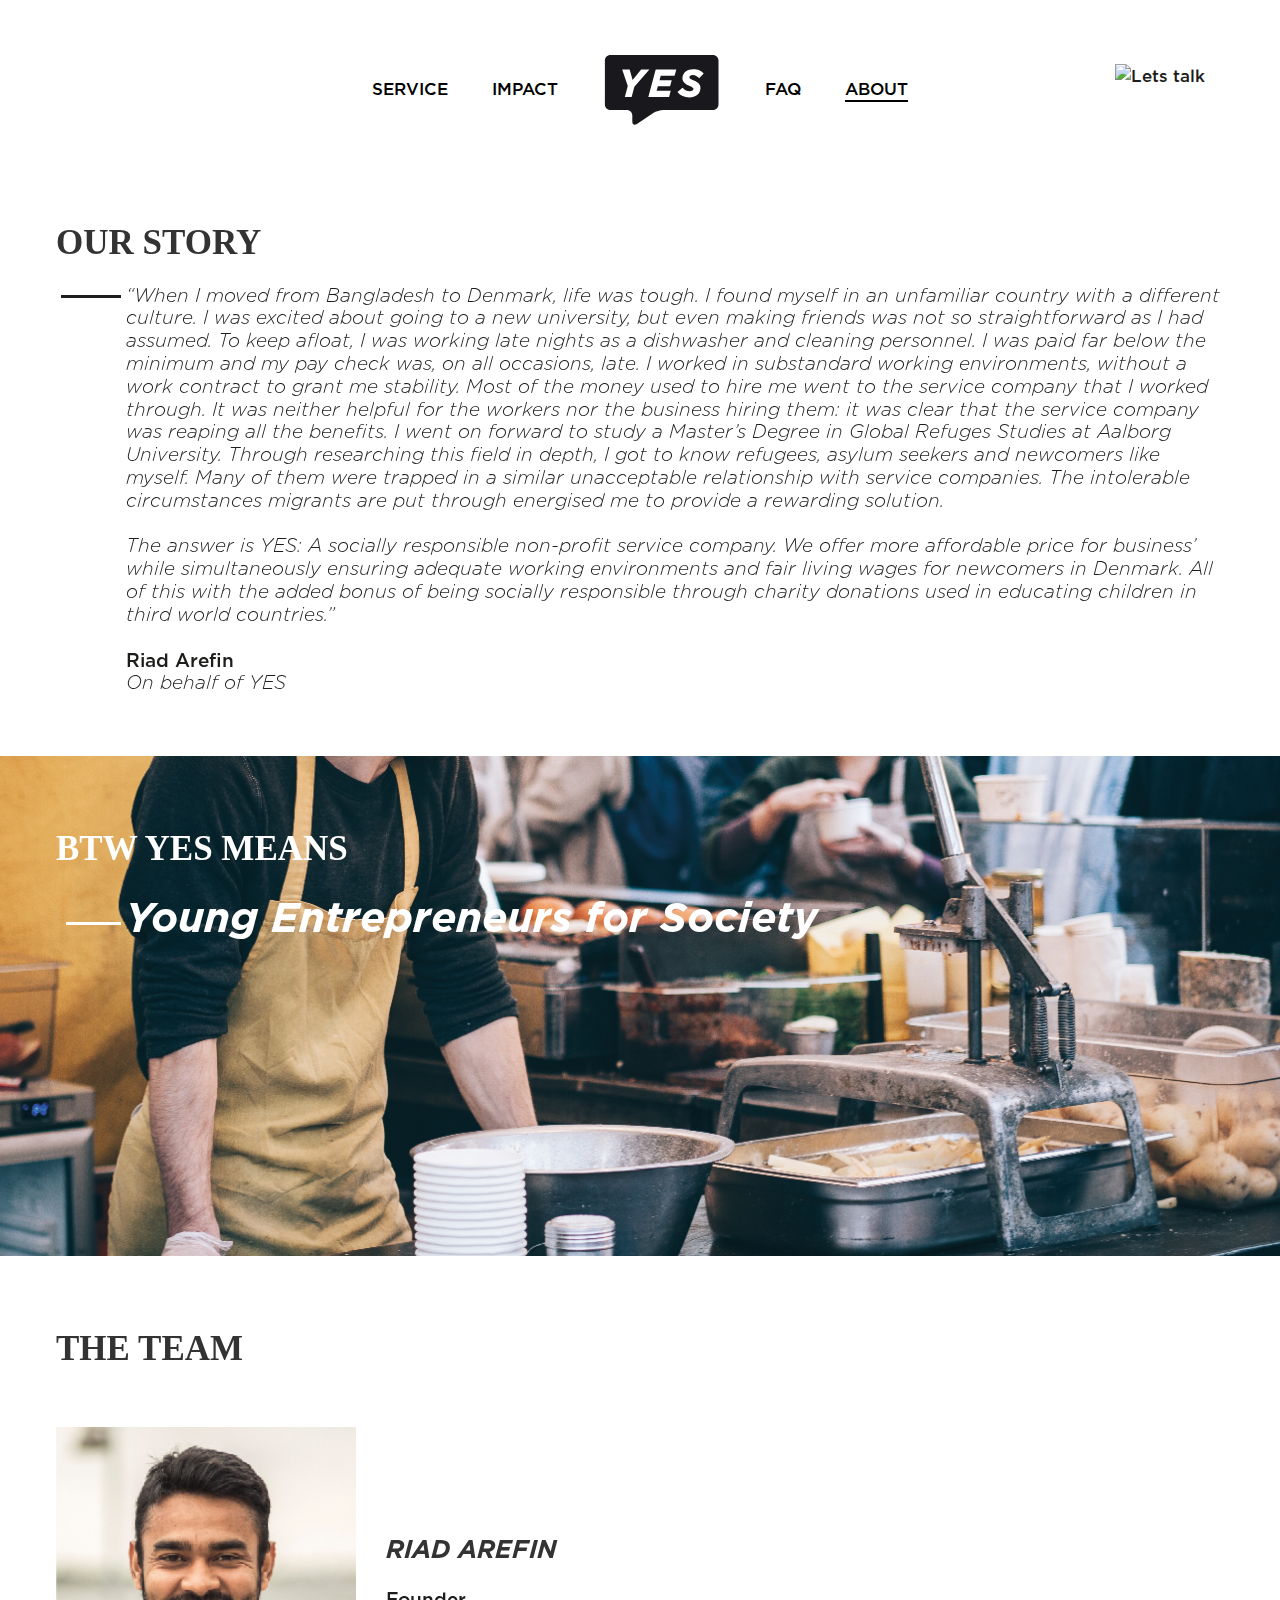
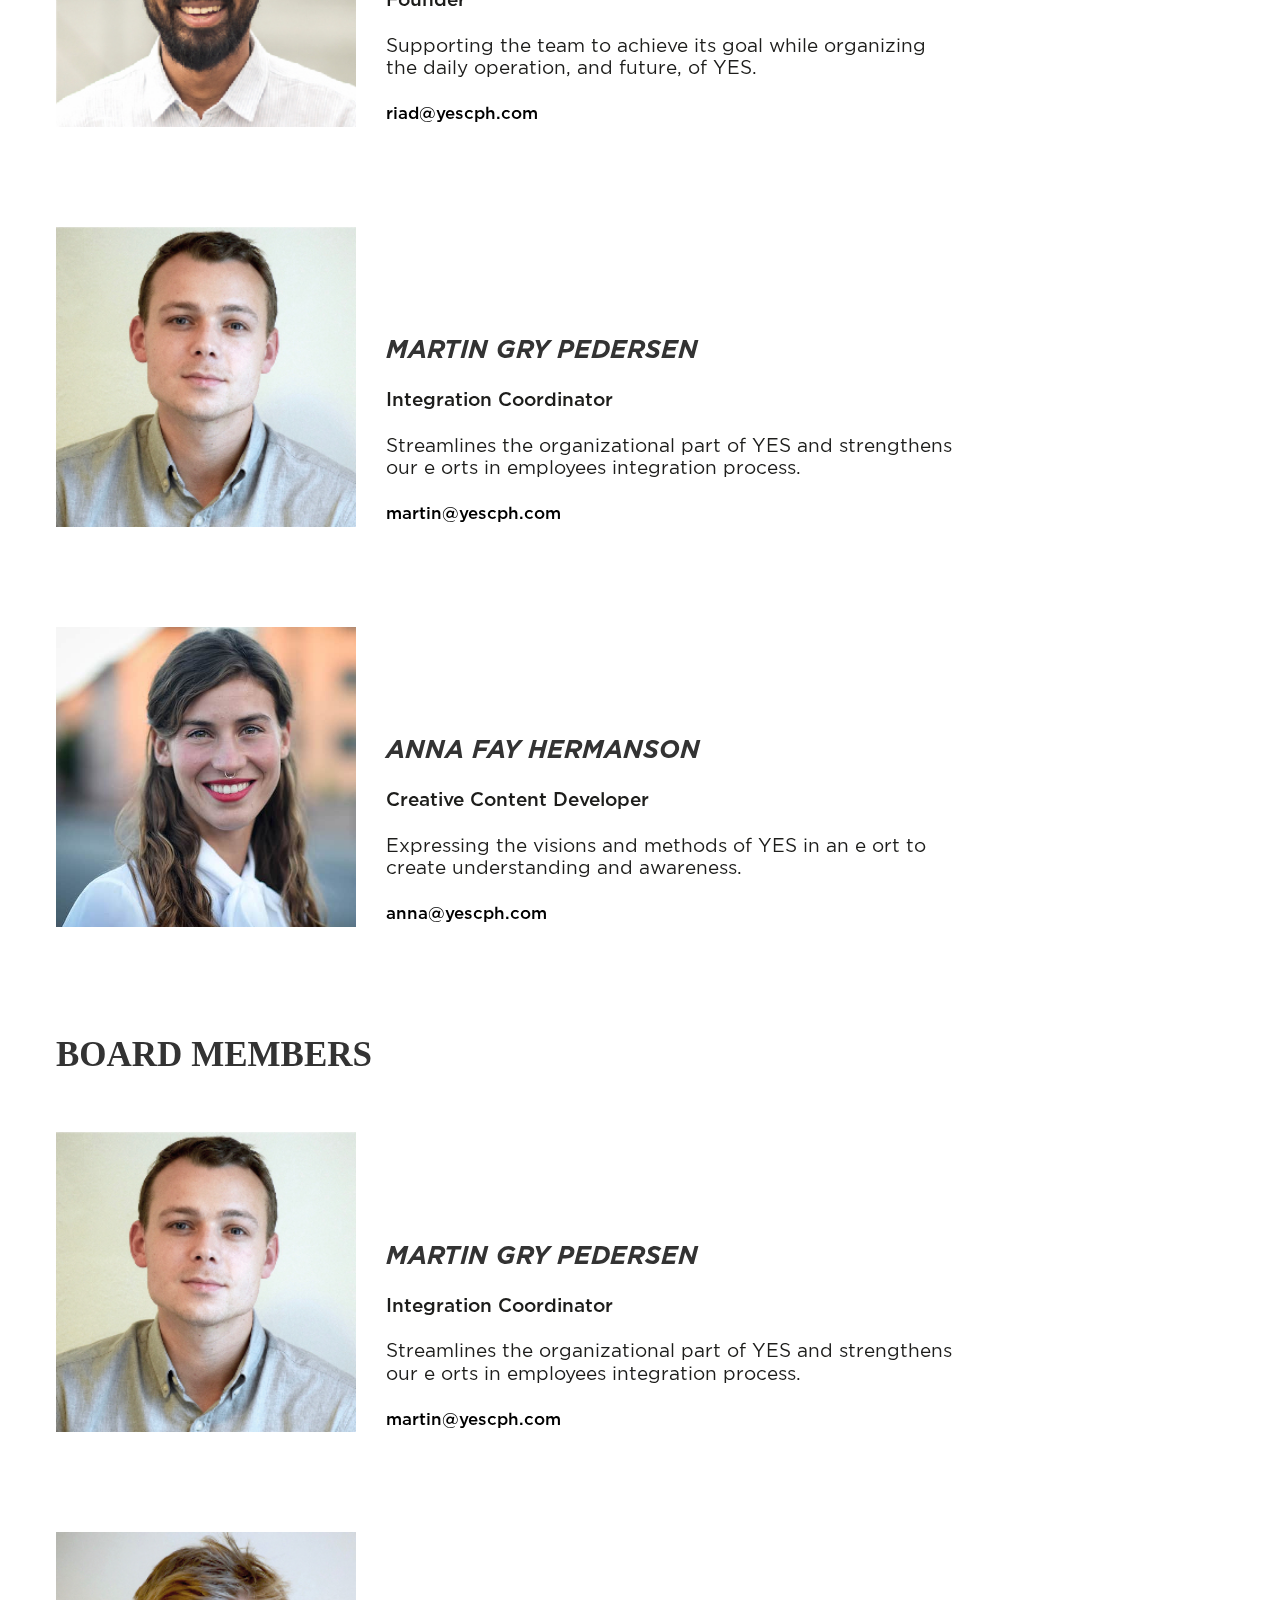
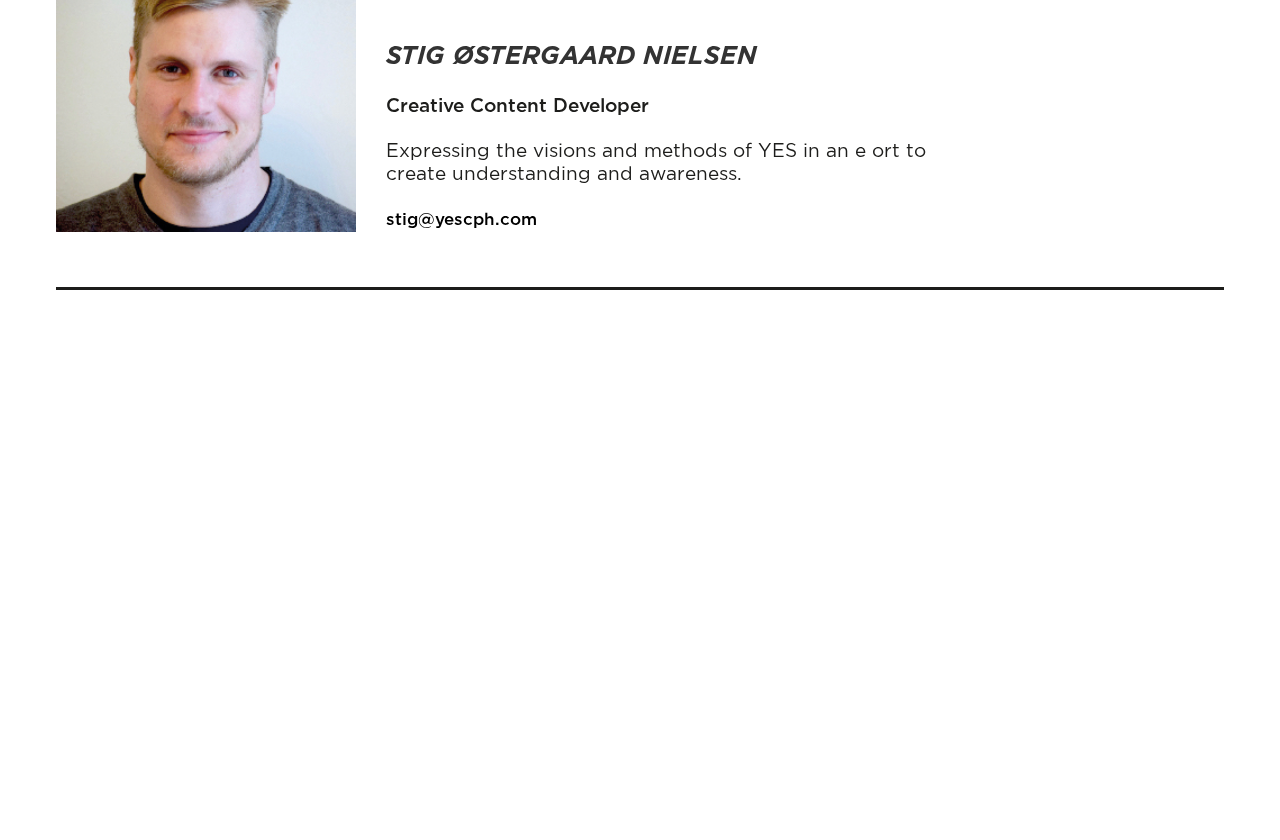
==== about.html @ c730232b "optimize the background for small screen" ====
<!DOCTYPE html>
<html lang="en">

<head>
  <title>About</title>
  <meta charset="utf-8">
  <meta name="viewport" content="width=device-width, initial-scale=1, maximum-scale=1">
  <!-- Favicon -->
  <link rel="apple-touch-icon" sizes="114x114" href="assets/img/favicon/apple-touch-icon.png">
  <link rel="icon" type="image/png" sizes="32x32" href="assets/img/favicon/favicon-32x32.png">
  <link rel="icon" type="image/png" sizes="16x16" href="assets/img/favicon/favicon-16x16.png">
  <link rel="manifest" href="assets/img/favicon/manifest.json">
  <link rel="mask-icon" href="assets/img/favicon/safari-pinned-tab.svg" color="#5bbad5">
  <link rel="shortcut icon" href="assets/img/favicon/favicon.ico">
  <meta name="msapplication-config" content="assets/img/favicon/browserconfig.xml">
  <meta name="theme-color" content="#ffffff">
  <!-- UIkit CSS -->
  <link rel="stylesheet" href="css/uikit.min.css" />
  <!-- SLICK SLIDER CSS -->
  <link rel="stylesheet" href="css/slick.css" />
  <!-- My CSS -->
  <link rel="stylesheet" href="css/my.css" />
  <!-- MEDIA CSS -->
  <link rel="stylesheet" href="css/media.css" />
  <!-- jQuery is required -->
  <script src="js/jquery-3.2.1.min.js"></script>
  <!-- UIkit JS -->
  <script src="js/uikit.min.js"></script>
  <!-- SLICK SLIDER JS -->
  <script src="js/slick.min.js"></script>
  <!-- My JS -->
  <script src="js/my.js"></script>
</head>

<body>
  <!-- MAIN CONTAINER -->
  <div class="container-all">
    <!-- NAV SECTION-->
    <div class="global" uk-scrollspy="cls: uk-animation-slide-top-medium; target: .my-navbar .contact; delay: 300; hidden:true; repeat: true">
      <nav class="uk-navbar my-navbar">
        <div class="my-container uk-navbar-center">
          <div class="uk-navbar-left uk-hidden">
            <ul class="uk-navbar-nav my-navbar-nav">
              <li>
                <a href="service.html">Service</a>
              </li>
              <li>
                <a href="impact.html">Impact</a>
              </li>
            </ul>
          </div>
          <div class="uk-navbar-item uk-flex uk-flex-center uk-flex-middle logo">
            <a href="index.html">
              <img src="assets/img/logo.svg" alt="YES logo">
            </a>
          </div>
          <div class="uk-navbar-right">
            <ul class="uk-navbar-nav my-navbar-nav uk-hidden">
              <li>
                <a href="faq.html">FAQ</a>
              </li>
              <li class="active">
                <a href="about.html">About</a>
              </li>
            </ul>
            <div class="open-menu uk-hidden@s uk-margin-right">
              <img src="assets/img/icon/open.svg" alt="open menu" />
            </div>
          </div>
          <div class="uk-hidden contact">
            <a href="contact.html"><img src="assets/img/icon/lets-talk.svg" alt="Lets talk"></a>
          </div>
        </div>
      </nav>
      <!-- OVERLAY NAV-->
      <div class="uk-hidden@s overlay">
        <div class="logo">
          <a href="index.html">
            <img src="assets/img/logo-overlay.svg" alt="YES logo">
          </a>
        </div>
        <div class="close-menu">
          <img src="assets/img/icon/close.svg" alt="close menu" />
        </div>
        <nav class="overlay-menu">
          <ul>
            <li><a href="service.html">Service</a></li>
            <li><a href="impact.html">Impact</a></li>
            <li><a href="faq.html">FAQ</a></li>
            <li class="active"><a href="about.html">About</a></li>
            <li><a href="contact.html">Contact</a></li>
          </ul>
        </nav>
      </div>
    </div>
    <!-- MAIN CONTENT-->
    <div class="main" uk-scrollspy="cls: uk-animation-slide-right-medium; target: #members .team .tag; delay: 300; hidden:true">
      <!-- STORY SECTION -->
      <div class="story" id="story">
        <div class="my-container">
          <div class="uk-section uk-section-small">
            <h2>OUR STORY</h2>
            <div class="box">
              <hr class="break-small uk-hidden">
              <p>“When I moved from Bangladesh to Denmark, life was tough. I found myself in an unfamiliar country with a different culture. I was excited about going to a new university, but even making friends was not so straightforward as I had assumed.
                To keep afloat, I was working late nights as a dishwasher and cleaning personnel. I was paid far below the minimum and my pay check was, on all occasions, late. I worked in substandard working environments, without a work contract to grant
                me stability. Most of the money used to hire me went to the service company that I worked through. It was neither helpful for the workers nor the business hiring them: it was clear that the service company was reaping all the benefits.
                I went on forward to study a Master’s Degree in Global Refuges Studies at Aalborg University. Through researching this field in depth, I got to know refugees, asylum seekers and newcomers like myself. Many of them were trapped in a similar
                unacceptable relationship with service companies. The intolerable circumstances migrants are put through energised me to provide a rewarding solution.</br>
                </br>
                The answer is YES: A socially responsible non-profit service company. We offer more affordable price for business’ while simultaneously ensuring adequate working environments and fair living wages for newcomers in Denmark. All of this with the added bonus
                of being socially responsible through charity donations used in educating children in third world countries.”</br>
                </br>
                <strong>Riad Arefin</strong></br>
                On behalf of YES
              </p>
            </div>
          </div>
        </div>
      </div>
      <!-- ENTREPRENEURS SECTION -->
      <div class="entrepreneurs" id="entrepreneurs">
        <div class="my-container large">
          <div class="uk-section uk-section-media uk-background-cover cover blend">
            <div class="my-container">
              <h2>BTW YES means</h2>
              <div class="box">
                <hr class="break-large">
                <p>Young Entrepreneurs for Society</p>
              </div>
            </div>
          </div>
        </div>
      </div>
      <!-- MEMBERS SECTION -->
      <div class="members" id="members">
        <div class="my-container">
          <div class="uk-section uk-section-medium uk-padding-remove-bottom team">
            <h2>THE TEAM</h2>
            <div class="uk-grid-medium uk-child-width-auto member" uk-grid>
              <div class="uk-inline">
                <div class="uk-cover-container portrait">
                  <img class="portrait" src="assets/img/members/riad-pic.jpg" alt="Riad Arefin" uk-cover>
                </div>
                <img class="uk-position-top-right tag" src="assets/img/members/bubble-riad.svg" alt="Riad Arefin Tag">
              </div>
              <div class="uk-width-1-2@s uk-flex uk-flex-bottom info">
                <div>
                  <h3>Riad Arefin</h3>
                  <em>Founder</em>
                  <p>Supporting the team to achieve its goal while organizing the daily operation, and future, of YES.</p>
                  <a class="my-button-text" href="mailto:riad@yescph.com">riad@yescph.com</a>
                </div>
              </div>
            </div>
            <div class="uk-grid-medium uk-child-width-auto member" uk-grid>
              <div class="uk-inline">
                <div class="uk-cover-container portrait">
                  <img src="assets/img/members/martin-pic.jpg" alt="Martin Gry Pedersen" uk-cover>
                </div>
                <img class="uk-position-top-right tag" src="assets/img/members/bubble-martin.svg" alt="Martin Gry Pedersen Tag">
              </div>
              <div class="uk-width-1-2@s uk-flex uk-flex-bottom info">
                <div>
                  <h3>Martin Gry Pedersen</h3>
                  <em>Integration Coordinator</em>
                  <p>Streamlines the organizational part of YES and strengthens our e orts in employees integration process.</p>
                  <a class="my-button-text" href="mailto:martin@yescph.com">martin@yescph.com</a>
                </div>
              </div>
            </div>
            <div class="uk-grid-medium uk-child-width-auto member" uk-grid>
              <div class="uk-inline">
                <div class="uk-cover-container portrait">
                  <img src="assets/img/members/anna-pic.jpg" alt="Anna Fay Hermanson" uk-cover>
                </div>
                <img class="uk-position-top-right tag" src="assets/img/members/bubble-anna.svg" alt="Anna Fay Hermanson Tag">
              </div>
              <div class="uk-width-1-2@s uk-flex uk-flex-bottom info">
                <div>
                  <h3>Anna Fay Hermanson</h3>
                  <em>Creative Content Developer</em>
                  <p>Expressing the visions and methods of YES in an e ort to create understanding and awareness.</p>
                  <a class="my-button-text" href="mailto:anna@yescph.com">anna@yescph.com</a>
                </div>
              </div>
            </div>
          </div>
          <div class="uk-section uk-section-medium uk-padding-remove-bottom board">
            <h2>BOARD MEMBERS</h2>
            <div class="uk-grid-medium uk-child-width-auto member" uk-grid>
              <div class="uk-inline">
                <div class="uk-cover-container portrait">
                  <img src="assets/img/members/martin-pic.jpg" alt="Martin Gry Pedersen" uk-cover>
                </div>
              </div>
              <div class="uk-width-1-2@s uk-flex uk-flex-bottom info">
                <div>
                  <h3>Martin Gry Pedersen</h3>
                  <em>Integration Coordinator</em>
                  <p>Streamlines the organizational part of YES and strengthens our e orts in employees integration process.</p>
                  <a class="my-button-text" href="mailto:martin@yescph.com">martin@yescph.com</a>
                </div>
              </div>
            </div>
            <div class="uk-grid-medium uk-child-width-auto member" uk-grid>
              <div class="uk-inline">
                <div class="uk-cover-container portrait">
                  <img src="assets/img/members/stig-pic.jpg" alt="Stig Østergaard Nielsen" uk-cover>
                </div>
              </div>
              <div class="uk-width-1-2@s uk-flex uk-flex-bottom info">
                <div>
                  <h3>Stig Østergaard Nielsen</h3>
                  <em>Creative Content Developer</em>
                  <p>Expressing the visions and methods of YES in an e ort to create understanding and awareness.</p>
                  <a class="my-button-text" href="mailto:stig@yescph.com">stig@yescph.com</a>
                </div>
              </div>
            </div>
          </div>
          <hr class="uk-panel-divider">
        </div>
      </div>
    </div>
    <!-- FOOTER SECTION -->
    <div class="footer-spacer"></div>
    <div class="footer" id="footer">
      <a class="footer-link" href="service.html"></a>
      <div class="footer-content">
        <h2>LEARN ABOUT OUR <span><img src="assets/img/icon/service.svg" alt="service"></span></h2>
      </div>
      <div class="footer-secondary">
        <div class="uk-grid uk-grid-collapse uk-child-width-1-1@s uk-child-width-auto@m my-container">
          <ul class="uk-flex-auto uk-flex-center uk-flex-bottom uk-flex-left@m uk-flex-last uk-flex-first@m uk-breadcrumb footer-info">
            <li>jhdg@yescph.co</li>
            <li>+45 42 44 45 40</li>
            <li>Porcelænshaven 26, 2nd floor, 2000 Frederiksberg</li>
            <li>CVR: 37901121</li>
            <li>©2016 YES</li>
          </ul>
          <ul class="uk-flex uk-flex-center uk-flex-bottom uk-list social">
            <li class="first">
              <a href="https://www.facebook.com/teammates.nu/">
                <img src="assets/img/icon/facebook.png" alt="facebook icon">
              </a>
            </li>
            <li>
              <a href="#">
                <img src="assets/img/icon/instagram.png" alt="instagram icon">
              </a>
            </li>
            <li>
              <a href="#">
                <img src="assets/img/icon/linkedin.png" alt="linkedin icon">
              </a>
            </li>
            <li>
              <a href="#">
                <img src="assets/img/icon/twitter.png" alt="twitter icon">
              </a>
            </li>
          </ul>
        </div>
      </div>
    </div>
  </div>

</body>

</html>
---- css/my.css ----
/* Fonts */

@font-face {
  font-family: 'Gotham';
  src: url('../assets/fonts/Gotham Book.otf');
  font-style: normal;
  font-weight: normal;
}

@font-face {
  font-family: 'Gotham';
  src: url('../assets/fonts/Gotham Rounded Light Italic.otf');
  font-style: italic;
  font-weight: 400;
}

@font-face {
  font-family: 'Gotham';
  src: url('../assets/fonts/GothamBold.otf');
  font-style: normal;
  font-weight: bold;
}

@font-face {
  font-family: 'Gotham';
  src: url('../assets/fonts/GothamBold Italic.otf');
  font-style: italic;
  font-weight: bold;
}

@font-face {
  font-family: 'Gotham';
  src: url('../assets/fonts/Gotham-Medium.otf');
  font-style: normal;
  font-weight: 500;
}

@font-face {
  font-family: 'Gotham';
  src: url('../assets/fonts/Gotham Medium Italic.ttf');
  font-style: italic;
  font-weight: 500;
}


/* Base */

*, ::after, ::before {
  box-sizing: border-box;
  -moz-box-sizing: border-box;
  -webkit-box-sizing: border-box;
}

body {
  font-size: .75em;
  margin: 0;
  font-family: "Gotham", Georgia, serif;
  color: #1D1D1B;
}

h1, h2, h3 {
  font-family: 'Gotham';
  text-transform: uppercase;
}

h1 {
  font-style: normal;
  font-weight: bold;
  font-size: 3.563em;
  line-height: 1.2;
}

h2 {
  font-size: 2.188em;
  font-style: normal;
  font-weight: bold;
}

h3 {
  font-size: 1.688em;
  font-style: italic;
  font-weight: bold;
}

p {
  font-size: 1.188em;
  font-weight: normal;
  font-style: normal;
  line-height: 1.2;
}

label {
  font-size: 1.188em;
  font-weight: normal;
  font-style: normal;
  line-height: 1.2;
}

a {
  font-family: 'Gotham' !important;
  font-size: 1.063em;
  font-style: normal;
  font-weight: 500;
  color: #1d1d1b;
}

b {
  font-size: 1.250em;
  font-style: italic;
  font-weight: bold;
  color: inherit;
}

em {
  font-size: 1.188em;
  font-style: normal;
  font-weight: 500;
  color: inherit;
}

strong {
  font-style: normal;
  font-weight: 500;
}

span {
  font-size: 0.969em;
  font-style: normal;
  font-weight: bold;
  color: #fff;
}

div {
  display: block;
}

hr {
  border-top: 3px solid #1d1d1b;
}

blockquote p, blockquote footer {
  font-size: 1.188rem;
  font-style: italic;
  font-weight: 500;
  color: #000100;
}

blockquote footer {
  font-style: normal;
  font-weight: normal;
}

blockquote p::before {
  content: open-quote;
}

blockquote p::after {
  content: close-quote;
}


/* settings */

body .heading {
  font-size: 0.9em;
}

body .important {
  font-style: italic;
  font-weight: bold;
  line-height: 1.2;
  font-size: 2.9em;
  padding: 8px 0;
}

body .hero {
  font-size: .8em;
}


/* Container */

.global, .main {
  position: relative;
  background: #fff;
}

.global {
  z-index: 11;
}

.main {
  z-index: 10;
}

.container-all {
  width: 100%;
  overflow: hidden;
}

.my-container {
  max-width: 1216px;
  padding: 0 24px;
  margin: 0 auto;
}

.my-container.large {
  padding: 0;
  max-width: 1350px;
}

.my-container.left {
  padding-left: 0;
}


/* Utility */

.break-small {
  float: left;
  margin-top: 9px;
  margin-left: -65px;
  width: 60px;
}

.break-large {
  float: left;
  margin-top: 30px;
  margin-left: -60px;
  width: 55px;
}

.my-button {
  font-weight: 500;
}

a:hover, a:focus {
  text-decoration: none
}

.my-button:focus .my-button.vertical {
  float: left;
  bottom: 0;
  right: 0;
  padding: 10px 0;
  transform-origin: unset;
  transform: unset;
  -ms-transform-origin: unset;
  -webkit-transform-origin: unset;
  -ms-transform: unset;
  -webkit-transform: unset;
}

.my-button-text {
  padding: 0;
  line-height: 1.5;
  background: 0 0;
  color: #000;
  position: relative;
}

.my-button-text::before {
  content: "";
  position: absolute;
  bottom: 0;
  left: 0;
  right: 100%;
  border-bottom: 2px solid #333;
  -webkit-transition: right .5s ease-out;
  transition: right .5s ease-out
}

.my-button-text.light::before {
  border-color: #fff;
}

.my-button-text.dark::before {
  border-color: #333;
}

.my-button-text:focus, .my-button-text:hover {
  color: #333
}

.my-button-text:focus::before, .my-button-text:hover::before {
  right: 0
}

.blend {
  background-color: #fff;
  background-blend-mode: multiply;
  mix-blend-mode: multiply;
}

.box {
  margin-left: 0;
}


/* Navbar */

.logo {
  padding: 0;
}

.logo img {
  width: 95px;
}

.my-navbar {
  height: 80px;
}

.my-navbar.uk-active {
  position: relative !important;
}

.my-navbar.uk-active .contact {
  display: none !important;
}

.my-navbar-nav>li {
  padding: 0 15px;
}

.my-navbar-nav>li>a {
  position: relative;
  font-style: normal;
  font-weight: 500;
  font-size: 1.063em;
  color: #000100;
  padding: 0;
}

.my-navbar-nav>li>a:hover {
  text-decoration: none;
}

.my-navbar-nav>li>a::before {
  content: "";
  position: absolute;
  bottom: 35%;
  left: 0;
  right: 100%;
  border-bottom: 2px solid #333;
  -webkit-transition: right .5s ease-out;
  transition: right .5s ease-out;
}

.my-navbar-nav>li>a:focus::before, .my-navbar-nav>li>a:hover::before {
  right: 0;
}

.my-navbar-nav>li.active>a::before {
  width: 100%;
  left: 0;
  border: 1px solid #000100;
}

.my-navbar .uk-navbar-center:only-child {
  margin-left: 0;
  position: initial;
}

.my-navbar .uk-navbar-right {
  position: absolute;
  right: 0;
  top: 50%;
  -ms-transform: translateY(-50%);
  -webkit-transform: translateY(-50%);
  -moz-transform: translateY(-50%);
  -o-transform: translateY(-50%);
  transform: translateY(-50%)
}


/* Overlay Nav */

.overlay {
  position: fixed;
  background: #1d1d1b;
  top: 0;
  left: 0;
  width: 100%;
  height: 100%;
  opacity: 0;
  visibility: hidden;
  transition: opacity .35s, visibility .35s, height .35s;
  overflow: hidden;
}

.overlay.open {
  opacity: 1;
  visibility: visible;
  height: 100%;
}

.overlay .logo {
  position: absolute;
  left: 0;
  top: 0;
  margin-top: 2%;
  margin-left: 7%;
}

.overlay .close-menu {
  position: absolute;
  right: 0;
  top: 0;
  margin-top: 5%;
  margin-right: 6%;
}

.overlay nav {
  position: relative;
  height: 50%;
  top: 50%;
  transform: translateY(-50%);
  font-size: 30px;
  text-transform: uppercase;
  text-align: center;
  letter-spacing: 10px;
}

.overlay ul {
  list-style: none;
  padding: 0;
  margin: 0 auto;
  display: inline-block;
  position: relative;
  height: 100%;
}

.overlay ul li {
  display: block;
  position: relative;
  opacity: 0;
  margin-bottom: 50px;
}

.overlay ul li a {
  display: block;
  position: relative;
  color: #fff;
  text-decoration: none;
  overflow: hidden;
}

.overlay ul li a::after {
  content: '';
  position: absolute;
  top: 50%;
  left: 0;
  width: 0;
  height: 3px;
  background: #fff;
  transition: .5s;
}

.overlay ul li a:hover::after, .overlay ul li a:focus::after, .overlay ul li.active a::after {
  width: 100%;
  background: #fff;
}

.overlay.open li, .overlay.open .contact {
  animation: fadeInLeft .5s ease forwards;
  animation-delay: .35s;
}

.overlay.open li:nth-of-type(2) {
  animation-delay: .4s;
}

.overlay.open li:nth-of-type(3) {
  animation-delay: .45s;
}

.overlay.open li:nth-of-type(4) {
  animation-delay: .50s;
}

@keyframes fadeInLeft {
  0% {
    opacity: 0;
    right: 20%;
  }
  100% {
    opacity: 1;
    right: 0;
  }
}

.open-menu, .close-menu {
  cursor: pointer;
}


/* Hero */

.hero .cover {
  height: calc(100vh - 80px);
  background-color: #202020;
}

.hero .cover h1 {
  line-height: 1.6;
  color: #fff;
}

.hero .text {
  height: calc(100vh);
}


/* Operations */

.operations .cover {
  background-image: url(../assets/img/how.png);
}

.operations .blend {
  background-color: #A9A9A9;
}

.operations .cover h3 {
  padding-right: 5px;
}

.operations h3 {
  margin-left: -4.5%;
}

.operations .cover h3 {
  color: #fff;
}

.operations .my-button {
  bottom: 0;
  float: none;
}

.operations .category {
  padding: 0 10px;
}

.operations .category .item {
  padding: 0 35px 35px 35px;
}


/* Chart */

.chart.bar p {
  font-weight: normal;
  font-size: 1.063em;
  left: 0;
  bottom: 0;
  transform-origin: left;
  transform: rotate(-90deg);
  -ms-transform-origin: left;
  -webkit-transform-origin: left;
  -ms-transform: rotate(-90deg);
  -webkit-transform: rotate(-90deg);
}

.chart.bar .legend {
  font-weight: normal;
  font-size: 1.063em;
  margin-top: 80px;
}

.chart.bar .legend li img {
  padding: 4px;
}

.chart.bar .blocks li {
  display: table-cell;
  width: 130px;
  height: 250px;
  text-align: center;
  position: relative;
  list-style: none;
  border-bottom: 4px solid #1D1D1B;
}

.chart.bar .blocks li .block {
  display: block;
  width: 82px;
  margin-left: 25px;
  border: 4px solid #1d1d1b;
  border-bottom: 0;
  position: absolute;
  bottom: 0;
}

.blocks span {
  font-weight: normal;
  font-size: 1.188em;
  color: #1d1d1b;
  width: 100%;
  position: absolute;
  bottom: -70px;
  left: 0;
  text-align: center;
}

.blocks .block.dark {
  background: #000;
}

.blocks .block.light {
  background: #fff;
}

.blocks .block.cover {
  background-image: url(../assets/img/icon/gift-box.png);
  background-repeat: no-repeat;
  background-position: 50% 0%;
}


/* Slider */

.my-slider .item {
  padding: 0 25px;
}

.slick-prev, .slick-next {
  font-size: 0;
  line-height: 0;
  position: absolute;
  top: 50%;
  display: block;
  width: 20px;
  height: 20px;
  padding: 0;
  -webkit-transform: translate(0, -50%);
  -ms-transform: translate(0, -50%);
  transform: translate(0, -50%);
  cursor: pointer;
  color: transparent;
  border: none;
  outline: none;
  background: transparent;
}

.slick-next::before {
  content: url(../assets/img/icon/next.png);
}

.slick-prev::before {
  content: url(../assets/img/icon/previous.png);
}

.slick-prev::before, .slick-next::before {
  font-size: 2rem;
  color: #1d1d1b;
  -webkit-font-smoothing: antialiased;
  -moz-osx-font-smoothing: grayscale;
}


/* Sticker, Entrepreneurs*/

.sticker p, .sticker h2, .sticker .my-button, .sticker hr, .entrepreneurs hr, .entrepreneurs h2, .entrepreneurs p, .entrepreneurs a.my-button {
  color: #fff;
  border-color: #fff;
}

.sticker .cover {
  background-color: #202020;
  height: 505px;
}

.sticker .my-button {
  bottom: 0;
  float: none;
}

.entrepreneurs .cover {
  background-color: #202020;
}

.entrepreneurs .box {
  margin-left: 70px;
}

.entrepreneurs .cover .my-container {
  height: 100%;
}

.entrepreneurs p {
  font-style: italic;
  font-weight: bold;
  font-size: 2.625em;
}


/* Steps */

.steps .cover-1, .steps .cover-2 {
  height: 355px;
}

.steps .cover-1 {
  background-image: url(../assets/img/step-1.png);
}

.steps .cover-2 {
  background-image: url(../assets/img/step-2.png);
}

.steps .item-container {
  padding: 20px;
}

.steps .item .legend .full {
  display: unset;
}

.steps .item .legend .half {
  display: none;
}


/* Footer */

.footer {
  font-size: .87em;
  font-style: normal;
  font-weight: normal;
  text-align: center;
  position: fixed;
  z-index: 0;
  height: 480px;
  left: 0;
  bottom: 0;
  width: 100%;
  background: #fff;
  padding: 15px;
  padding-top: 0;
  border: 0 solid #fff;
  border-top: 0;
  transition: border .4s ease, padding .4s ease;
}

.footer-spacer {
  position: relative;
  z-index: -11;
  height: 480px;
  pointer-events: none;
}

.footer .footer-link {
  display: block;
  position: absolute;
  z-index: 2;
  top: 0;
  left: 0;
  width: 100%;
  height: 100%;
}

.footer:hover {
  padding: 0;
  padding-top: 0;
  border: 15px solid #000;
  border-top: 0;
}

#contact .footer:hover {
  border: none;
}

.footer .footer-content {
  position: fixed;
  z-index: 1;
  bottom: 208px;
  left: 50%;
  width: 100%;
  transform: translateX(-50%);
  transition: bottom .4s ease;
}

.footer .footer-secondary {
  position: fixed;
  z-index: 3;
  left: 0;
  bottom: 24px;
  width: 100%;
  padding: 0 30px;
}

.footer ul.social {
  margin: 15px 0;
}

.footer ul li a:hover {
  cursor: pointer;
}

.footer ul.social li a {
  position: relative;
  display: block;
  margin: 0px;
  padding: 5px;
  width: 40px;
  border-radius: 50%;
  -moz-border-radius: 50%;
  -webkit-border-radius: 50%;
}

.footer ul.social li a::after, .footer ul.social li a::before {
  width: 100%;
  height: 100%;
  z-index: 3;
  content: '';
  position: absolute;
  top: 0;
  left: 0;
  box-sizing: border-box;
  -webkit-transform: scale(0);
  transition: 0.5s;
}

.footer ul.social li a::before {
  border-bottom: 3px solid #000;
  border-left: 3px solid #000;
  -webkit-transform-origin: 0 100%;
}

.footer ul.social li a::after {
  border-top: 3px solid #000;
  border-right: 3px solid #000;
  -webkit-transform-origin: 100% 0%;
}

.footer ul.social li a:hover::after, .footer ul.social li a:hover::before {
  -webkit-transform: scale(1);
  -ms-transform: scale(1);
  transform: scale(1);
}

.uk-breadcrumb>:nth-child(n+2):not(.uk-first-column)::before {
  content: "|";
  display: inline-block;
  margin: 0 10px;
  color: #1d1d1b;
}


/* Story */

.story p {
  font-style: italic;
}


/* Members */

.members h3 {
  font-size: 1.563em;
}

.members img.tag {
  top: -35%;
  left: 10%;
}

.members .portrait {
  width: 300px;
  height: 300px;
}

.members .team .member {
  padding: 90px 0;
}

.members .board .member {
  padding: 35px 0;
}


/* Nav secondary */

.nav-secondary {
  padding: 0;
}

.nav-secondary li {
  list-style: none;
}

.nav-secondary li a {
  font-size: 2em;
  font-style: normal;
  font-weight: bold;
  line-height: 1.2;
  position: relative;
  display: inline-block;
}

.nav-secondary li:not(.uk-active) a::after {
  content: '';
  border-bottom: 3px solid;
  width: 100%;
  position: absolute;
  right: 0;
  bottom: 50%;
  transition: bottom 0.4s ease-in-out;
  -webkit-transition: bottom 0.4s ease-in-out;
}

.nav-secondary li a:hover, .nav-secondary li a:hover::after {
  color: inherit;
  opacity: 0.8;
  bottom: 0;
}


/* cost */

.cost em {
  text-decoration: underline;
}


/* Fee */

.fee ol {
  counter-reset: item;
  margin-top: 5px;
}

.fee ol li {
  display: block;
  font-style: normal;
  font-weight: normal;
  font-size: 1.188em;
  list-style-type: decimal;
  list-style-position: inside;
  padding: 1px 0;
}

.fee ol li:before {
  content: counter(item) ". ";
  counter-increment: item;
  font-weight: bold;
  font-style: italic;
}


/* Wage */

.wage table th {
  font-style: normal;
  font-weight: 500;
  font-size: 1.188em;
  text-transform: none;
  color: #1D1D1B;
  vertical-align: top;
}

.wage table td {
  font-style: normal;
  font-weight: normal;
  font-size: 1.063em;
  color: #1D1D1B;
}

.wage table thead {
  border-bottom: 6px solid #1D1D1B;
}

.wage table thead th {
  border-right: 2px solid #1D1D1B;
}

.wage table thead th:nth-child(1) {
  border-right: 6px solid #1D1D1B;
}

.wage table tbody th {
  border-right: 6px solid #1D1D1B;
}

.wage table>:not(:first-child)>tr {
  border-bottom: 2px solid #1D1D1B;
}

.wage table th {
  border-right: 2px solid #1D1D1B;
}

.wage table td {
  border: 2px solid #1D1D1B;
}


/*payment-process, material-cost*/

.payment-process .bubble, .material-cost .bubble {
  position: relative;
  top: 5%;
  left: 0;
}

.payment-process .info, .material-cost .info {
  width: 80%;
}


/* Pie Charts */

.pies h3 {
  position: relative;
  float: right;
  margin: 0;
  right: 5%;
}

.pies p {
  font-weight: bold;
  text-align: center;
}

.pies .contain-pie {
  position: relative;
  transform: scale(1);
  height: 290px;
  width: 290px;
  margin: 20px;
}

.pies .contain-pie::before {
  content: "";
  display: block;
  background-color: #fff;
  border: 1px solid #fff;
  position: absolute;
  border-radius: 50%;
  width: 290px;
  height: 290px;
  top: 0;
  left: 0;
}

.pies .pie-vertical .contain-pie::before {
  background-image: url(../assets/img/patterns/line-vertical.png);
}

.pies .pie-horizontal .contain-pie::before {
  background-image: url(../assets/img/patterns/line-horizontal.png);
}

.pies .contain-piece::before {
  content: " ";
  position: absolute;
  width: 290px;
  height: 290px;
  border-radius: 145px;
  clip: rect(0px, 145px, 290px, 0px);
  background-color: #fff;
  transform: rotate(0deg);
}

.pies .contain-piece {
  position: absolute;
  width: 290px;
  height: 290px;
  clip: rect(0px, 290px, 290px, 145px);
}

.pies .pie-vertical .piece.contain-piece {
  transform: rotate(315deg);
}

.pies .pie-vertical .piece::before {
  transform: rotate(0deg);
  animation: 2s pie-vertical linear 1s forwards;
}

@keyframes pie-vertical {
  from {
    transform: rotate(0deg);
  }
  to {
    transform: rotate(45deg);
  }
}

.pies .pie-horizontal .piece.contain-piece {
  transform: rotate(180deg);
}

.pies .pie-horizontal .piece::before {
  transform: rotate(0deg);
  animation: 2s pie-horizontal-1 linear 1s forwards;
}

.pies .pie-horizontal .piece2::before {
  transform: rotate(0deg);
  animation: 3s pie-horizontal-2 linear 1s forwards;
}

@keyframes pie-horizontal-1 {
  from {
    transform: rotate(0deg);
  }
  to {
    transform: rotate(180deg);
  }
}

@keyframes pie-horizontal-2 {
  from {
    transform: rotate(0deg);
  }
  to {
    transform: rotate(-10deg);
  }
}


/* contact */

.contact label {
  margin: 0 5px;
}

.contact input[type=text] {
  border: 3px solid #1d1d1b;
}

.contact input[type=text]:focus {
  background: #fff;
  border: none;
  border-bottom: 1px solid #333;
}

.dot::after {
  content: ". ";
  position: relative;
  left: 1px;
  font-size: 1.4em;
  color: #000;
  font-weight: normal;
}

.comma::after {
  content: ", ";
  position: relative;
  left: 1px;
  font-size: 1.4em;
  color: #000;
  font-weight: normal;
}


/* faq */

.questions .uk-accordion-title {
  text-transform: inherit;
  font-weight: 500;
  font-size: 1.188em;
  color: #1d1d1b;
}

.questions .uk-accordion-content {
  margin-top: 10px;
  margin-bottom: 40px;
  padding-right: 40px;
}


/* impact */

.child-sponsorship .category .item p {
  font-size: 0.969em;
  font-weight: bold;
}

.children .child .portrait, .adult .entity .portrait {
  height: 335px;
}

.children .child .info, .adult .entity .info {
  position: relative;
  margin: -30px 2%;
}


/* process-line */

.process-line .item .item-container p, .process-line .item .item-container h2 {
  margin: 0;
}

.process-line .item .item-container .content {
  margin-top: -20px;
  margin-bottom: 40px;
}

.process-line .item .item-container .content p {
  padding: 20px 0;
}

.process-line .item .item-container {
  border-left: 3px solid #1d1d1b;
  text-align: left;
  padding-left: 67px;
}

.process-line .item .item-container hr {
  float: left;
  margin-left: -67px;
  width: 60px;
}

.process-line .item .item-container {
  margin-top: 0;
}


/*last*/

.process-line .item:nth-last-child(-n+2) {
  display: none;
}
---- css/media.css ----
@media (max-width: 360px) {
  body {
    font-size: .65em;
  }
  body .important {
    font-size: 2.6em;
  }
}

@media (min-width: 640px) {
  body {
    font-size: .9em;
  }
  .uk-hidden {
    display: inherit !important;
  }
  body .heading {
    font-size: 1em;
  }
  body .important {
    font-size: 3em;
  }
  /* container */
  .my-container {
    padding: 0 19px;
  }
  /*nav secondary*/
  .nav-secondary li a {
    font-size: 3.1em;
  }
  .nav-secondary li:not(.uk-active) a::after {
    border-width: 4px;
  }
  /*nav main*/
  .logo {
    padding: inherit;
  }
  .logo img {
    width: 115px;
  }
  .my-navbar .contact {
    position: absolute;
    top: 5%;
    right: -5%;
  }
  .my-navbar .contact img {
    width: 80px;
  }
  .my-navbar .uk-navbar-center:only-child {
    position: relative;
    margin-left: auto;
  }
  .my-navbar .uk-navbar-right {
    position: unset;
    top: 0;
    -ms-transform: translateY(0);
    -webkit-transform: translateY(0);
    -moz-transform: translateY(0);
    -o-transform: translateY(0);
    transform: translateY(0);
  }
  .my-navbar {
    height: 180px;
  }
  .my-navbar.uk-active {
    position: fixed !important;
    height: 80px;
    background-color: #fff;
    border-bottom: 3px solid #1d1d1b;
  }
  .my-navbar.uk-active .logo img {
    width: 95px;
  }
  /* Hero */
  body .hero {
    font-size: 1em;
  }
  .hero .cover {
    height: 555px;
    background-color: inherit;
  }
  .hero .cover h1 {
    line-height: 1.2;
  }
  .hero .text {
    height: auto;
  }
  /* box */
  .box {
    margin-left: 70px;
  }
  /* chart */
  .chart.bar p {
    left: -15px;
  }
  /* slider */
  .slick-next {
    right: 0;
  }
  .slick-prev {
    left: 0;
    z-index: 1;
  }
  /* footer */
  .footer .footer-secondary {
    padding: 0;
  }
  .footer .footer-content {
    bottom: 210px;
  }
  /* portrait */
  .members img.tag {
    top: -27%;
    left: 90%;
  }
  .members .team .member {
    padding: 45px 0;
  }
  .pies .contain-pie {
    transform: scale(.8);
    margin: 20px;
  }
  .fee ol {
    padding: 0;
  }
  .operations .category {
    padding: 0 30px;
  }
  /*sticker*/
  .sticker .cover {
    background-image: url(../assets/img/sticker.jpg);
    background-color: inherit;
  }
  /*entrepreneurs*/
  .entrepreneurs .cover {
    background-image: url(../assets/img/entrepreneurs.jpg);
    background-color: inherit;
  }
  .entrepreneurs .cover .my-container {
    height: 360px;
  }
}

@media (min-width: 960px) {
  body {
    font-size: 1em;
  }
  /*nav secondary*/
  .nav-secondary li a {
    font-size: 3.563em;
  }
  .nav-secondary li:not(.uk-active) a::after {
    border-width: 5px;
  }
  /*nav main*/
  .my-navbar .contact {
    position: absolute;
    top: 38%;
    right: -25%;
  }
  .my-navbar .contact img {
    width: 120px;
  }
  .my-navbar-nav>li {
    padding: 0 22px;
  }
  /* container */
  .my-container {
    padding: 0 24px;
  }
  /* slider */
  .slick-next {
    right: -25px;
  }
  .slick-prev {
    left: -30px;
  }
  /* footer */
  .footer ul.social {
    margin: 0;
    display: block;
  }
  .footer ul.social li {
    padding: 0;
  }
  .footer {
    height: 530px;
  }
  .footer-spacer {
    height: 530px;
  }
  .footer .footer-content {
    bottom: 230px;
  }
  /* button */
  .my-button.vertical {
    position: relative;
    transform-origin: right;
    transform: rotate(-90deg);
    -ms-transform-origin: right;
    -webkit-transform-origin: right;
    -ms-transform: rotate(-90deg);
    -webkit-transform: rotate(-90deg);
    padding: 0;
    float: right;
  }
  .operations .my-button {
    bottom: 144px;
    right: -32px;
  }
  .operations .category {
    padding: 0 50px;
  }
  .sticker .my-button {
    bottom: 128px;
    right: -20px;
  }
  .entrepreneurs .my-button {
    top: 80px;
  }
  /* portrait */
  .members img.tag {
    top: -35px;
    left: 256px;
  }
  .members .team .member {
    padding: 35px 0;
  }
  .pies .contain-pie {
    transform: scale(.85);
  }
  .pies p {
    font-weight: normal;
    text-align: left;
  }
  /* process-line */
  .process-line .item .item-container {
    border-left: none;
    text-align: left;
    padding-left: 0;
  }
  /*right-step-line*/
  .process-line .item:nth-child(2n+2) .item-container {
    margin-top: 45px;
  }
  .process-line .item:nth-child(2n+2) .item-container hr {
    float: left;
    margin-left: -67px;
    width: 60px;
  }
  .process-line .item:nth-child(2n+2) .item-container {
    padding-left: 67px;
  }
  /*left-step-line*/
  .process-line .item:nth-child(2n+1) .item-container {
    margin-top: -45px;
  }
  .process-line .item:nth-child(2n+1) .item-container {
    border-right: 3px solid #1d1d1b;
    text-align: right;
    padding-right: 67px;
  }
  .process-line .item:nth-child(2n+1) .item-container hr {
    float: right;
    margin-right: -67px;
    width: 60px;
  }
  .process-line .item:nth-last-child(-n+2) {
    display: inherit;
  }
  .process-line .item:nth-last-child(-n+2) .item-container, .process-line .item:nth-last-child(-n+2) .item-container hr {
    margin-top: 0;
    margin-bottom: 0;
  }
  .process-line .item:nth-last-child(2) .item-container hr {
    position: relative;
    top: 100%;
  }
  .steps .item:nth-child(1) {
    margin-bottom: -30px;
  }
  .steps .item:nth-child(3) {
    margin-top: -30px;
  }
  .steps .item:nth-child(2) {
    -webkit-align-items: flex-start;
    align-items: flex-start;
  }
  .steps .item:nth-child(2) .item-container {
    margin-left: -10%;
    margin-right: 12%;
  }
  .steps .item:nth-child(3) .item-container {
    margin-right: -8%;
    margin-left: 10%;
  }
  .steps .legend {
    position: relative;
    z-index: 11;
  }
  .steps .item .legend .full {
    display: none;
  }
  .steps .item .legend .half {
    display: unset;
  }
}

@media (min-width: 1200px) {
  .my-navbar .contact {
    position: absolute;
    top: 35%;
    right: -40%;
  }
  .my-navbar .contact img {
    width: 150px;
  }
  .my-container.left {
    padding-left: 190px;
  }
  /* footer */
  .footer {
    font-size: 1.063em;
  }
  .footer .footer-secondary {
    padding: 0 30px;
  }
  .pies .contain-pie {
    transform: scale(1);
  }
}

@media (min-width: 1350px) {
  .my-container.heading {
    padding: 0;
    margin: 0;
  }
  /* footer */
  .footer .footer-content {
    bottom: 280px;
  }
}
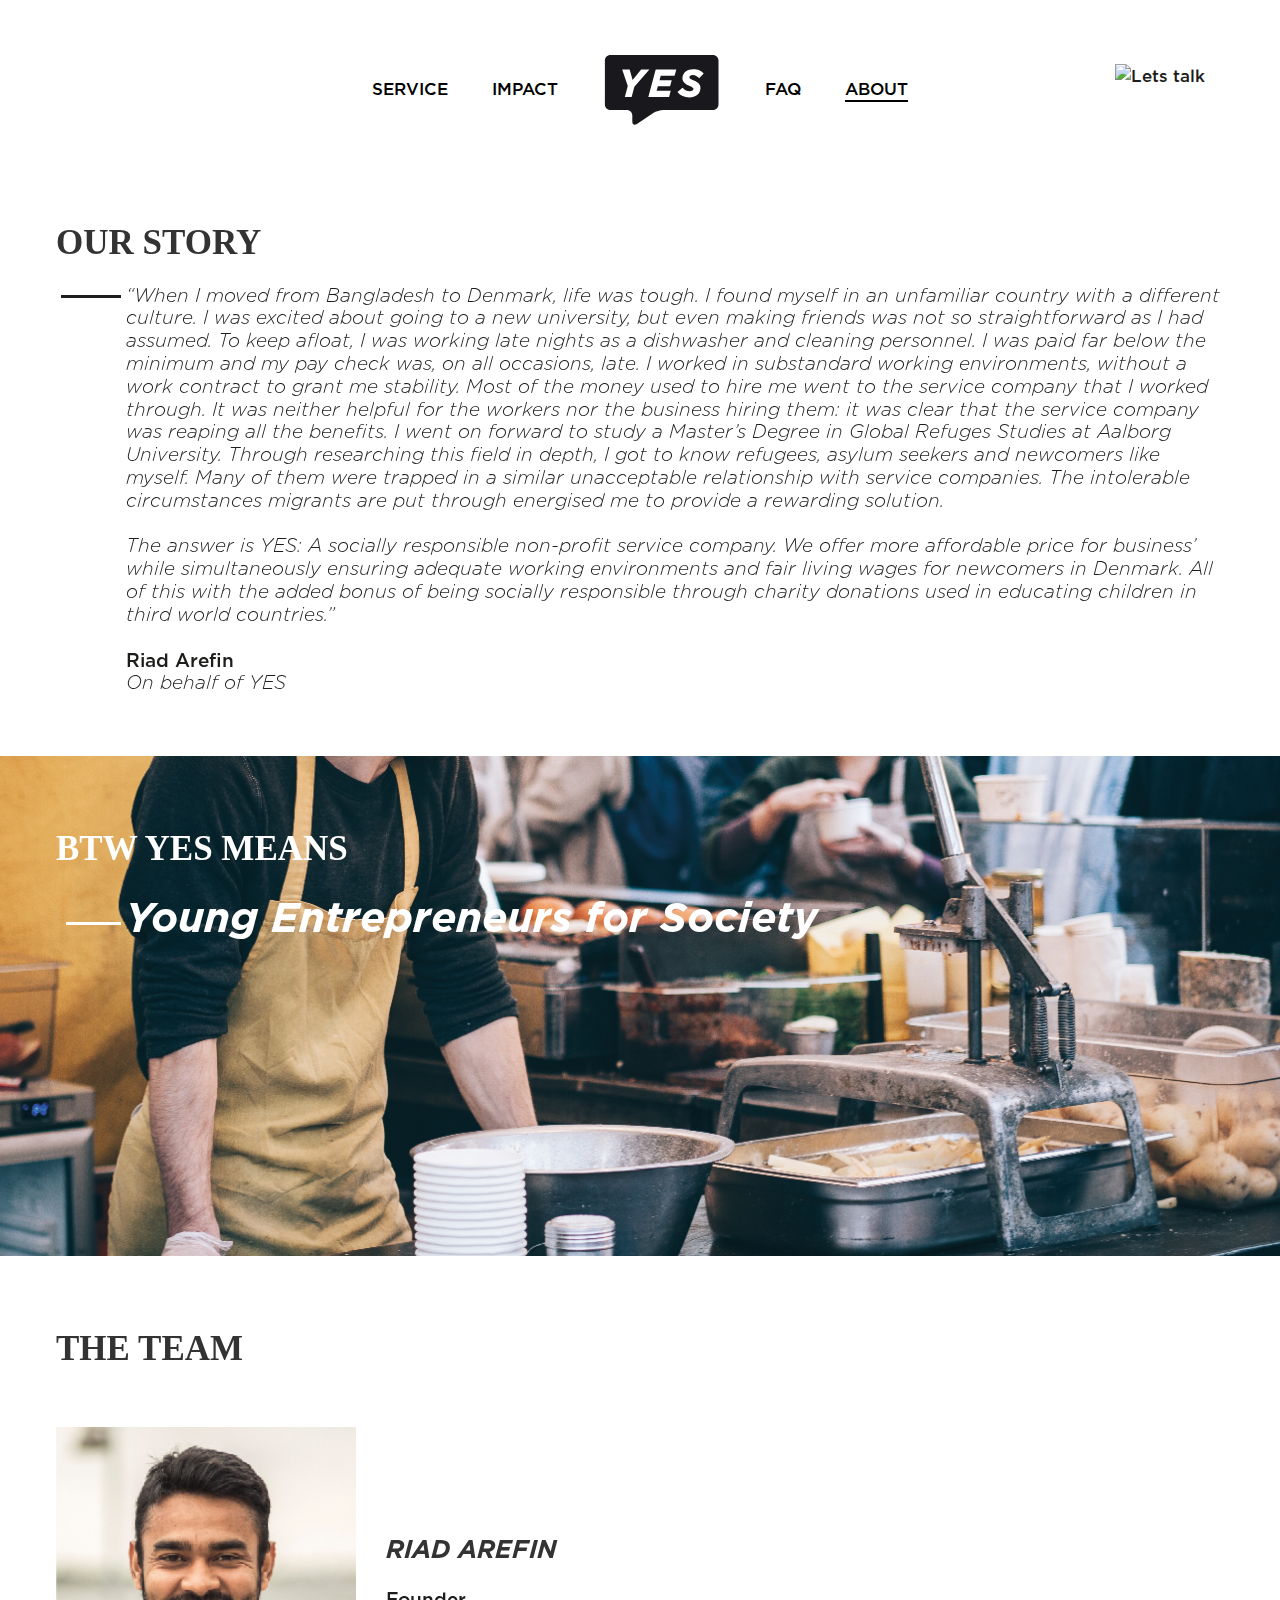
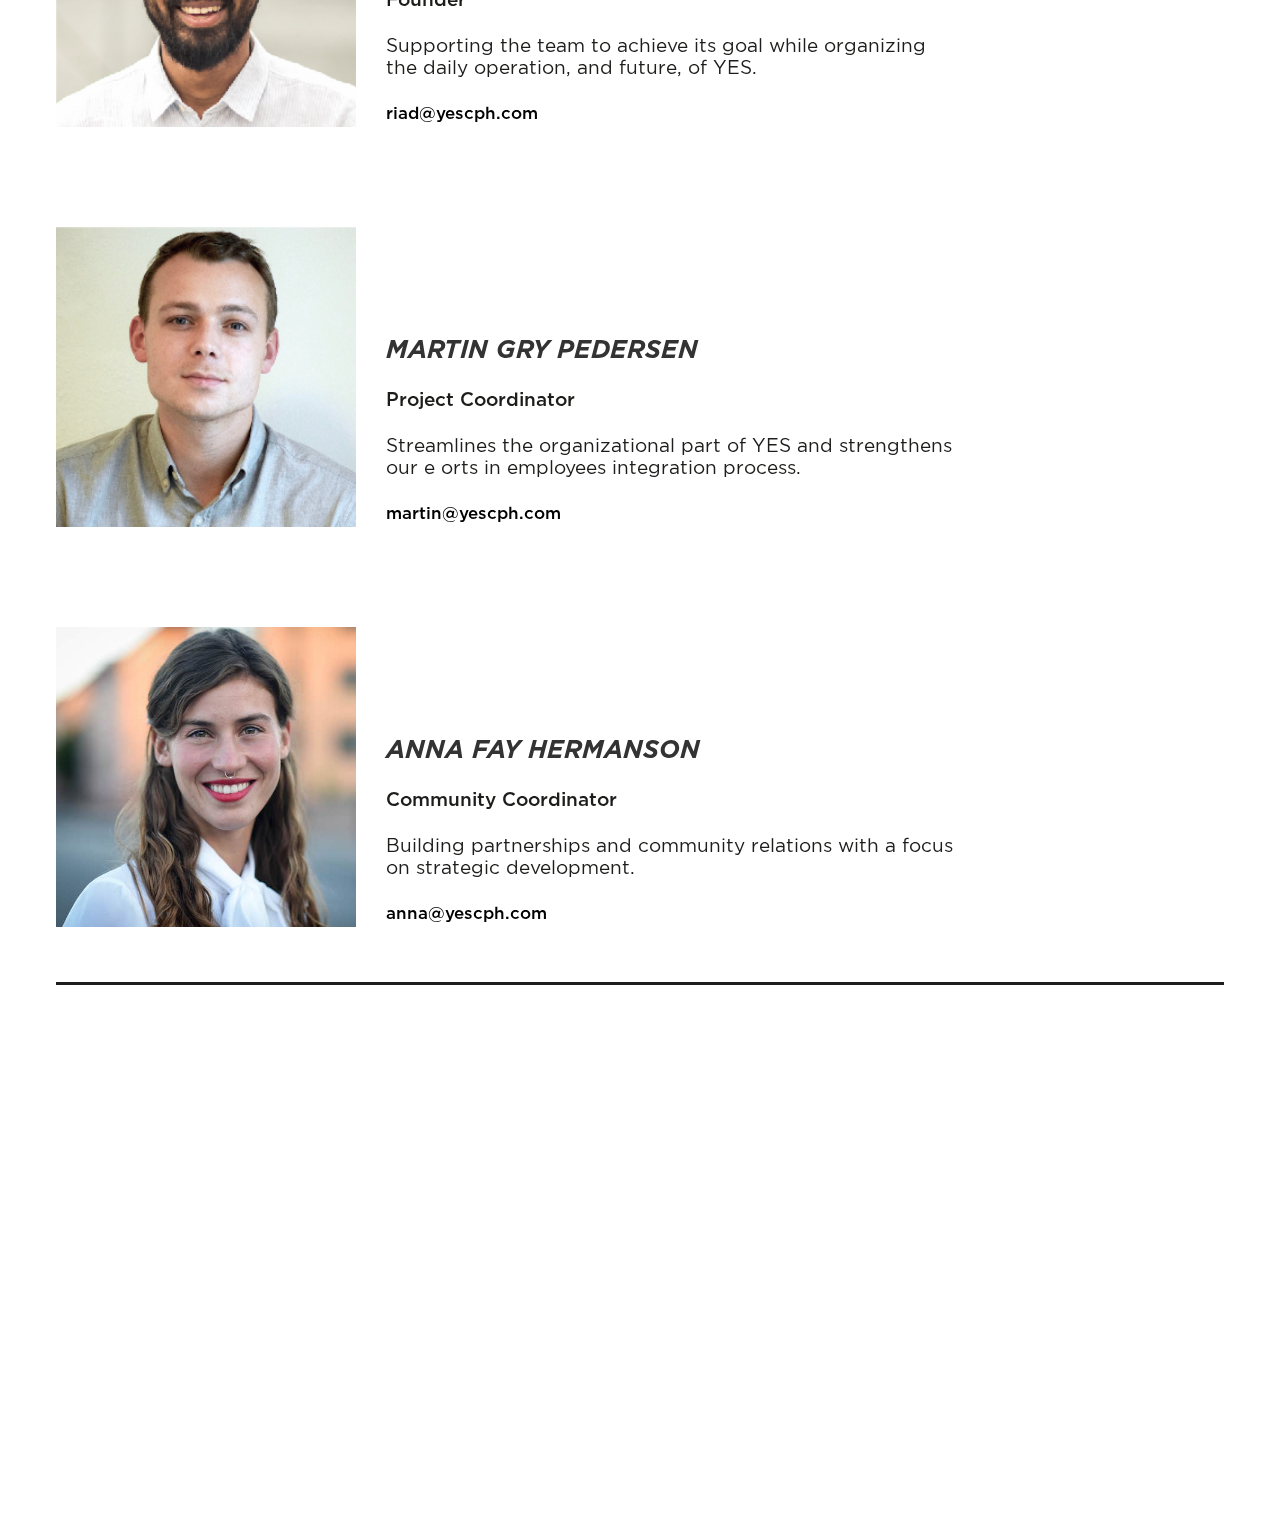
==== commit a11a7a23: "update content" ====
--- a/about.html
+++ b/about.html
@@ -163,7 +163,7 @@
               <div class="uk-width-1-2@s uk-flex uk-flex-bottom info">
                 <div>
                   <h3>Martin Gry Pedersen</h3>
-                  <em>Integration Coordinator</em>
+                  <em>Project Coordinator</em>
                   <p>Streamlines the organizational part of YES and strengthens our e orts in employees integration process.</p>
                   <a class="my-button-text" href="mailto:martin@yescph.com">martin@yescph.com</a>
                 </div>
@@ -179,14 +179,14 @@
               <div class="uk-width-1-2@s uk-flex uk-flex-bottom info">
                 <div>
                   <h3>Anna Fay Hermanson</h3>
-                  <em>Creative Content Developer</em>
-                  <p>Expressing the visions and methods of YES in an e ort to create understanding and awareness.</p>
+                  <em>Community Coordinator</em>
+                  <p>Building partnerships and community relations with a focus on strategic development.</p>
                   <a class="my-button-text" href="mailto:anna@yescph.com">anna@yescph.com</a>
                 </div>
               </div>
             </div>
           </div>
-          <div class="uk-section uk-section-medium uk-padding-remove-bottom board">
+          <!-- <div class="uk-section uk-section-medium uk-padding-remove-bottom board">
             <h2>BOARD MEMBERS</h2>
             <div class="uk-grid-medium uk-child-width-auto member" uk-grid>
               <div class="uk-inline">
@@ -218,7 +218,7 @@
                 </div>
               </div>
             </div>
-          </div>
+          </div> -->
           <hr class="uk-panel-divider">
         </div>
       </div>
@@ -242,22 +242,22 @@
           <ul class="uk-flex uk-flex-center uk-flex-bottom uk-list social">
             <li class="first">
               <a href="https://www.facebook.com/teammates.nu/">
-                <img src="assets/img/icon/facebook.png" alt="facebook icon">
+                <img src="assets/img/icon/facebook.svg" alt="facebook icon">
               </a>
             </li>
             <li>
               <a href="#">
-                <img src="assets/img/icon/instagram.png" alt="instagram icon">
+                <img src="assets/img/icon/instagram.svg" alt="instagram icon">
               </a>
             </li>
             <li>
               <a href="#">
-                <img src="assets/img/icon/linkedin.png" alt="linkedin icon">
+                <img src="assets/img/icon/linkedin.svg" alt="linkedin icon">
               </a>
             </li>
             <li>
               <a href="#">
-                <img src="assets/img/icon/twitter.png" alt="twitter icon">
+                <img src="assets/img/icon/twitter.svg" alt="twitter icon">
               </a>
             </li>
           </ul>
--- a/css/my.css
+++ b/css/my.css
@@ -1,1229 +1,1220 @@
-/* Fonts */
-
-@font-face {
-  font-family: 'Gotham';
-  src: url('../assets/fonts/Gotham Book.otf');
-  font-style: normal;
-  font-weight: normal;
-}
-
-@font-face {
-  font-family: 'Gotham';
-  src: url('../assets/fonts/Gotham Rounded Light Italic.otf');
-  font-style: italic;
-  font-weight: 400;
-}
-
-@font-face {
-  font-family: 'Gotham';
-  src: url('../assets/fonts/GothamBold.otf');
-  font-style: normal;
-  font-weight: bold;
-}
-
-@font-face {
-  font-family: 'Gotham';
-  src: url('../assets/fonts/GothamBold Italic.otf');
-  font-style: italic;
-  font-weight: bold;
-}
-
-@font-face {
-  font-family: 'Gotham';
-  src: url('../assets/fonts/Gotham-Medium.otf');
-  font-style: normal;
-  font-weight: 500;
-}
-
-@font-face {
-  font-family: 'Gotham';
-  src: url('../assets/fonts/Gotham Medium Italic.ttf');
-  font-style: italic;
-  font-weight: 500;
-}
-
-
-/* Base */
-
-*, ::after, ::before {
-  box-sizing: border-box;
-  -moz-box-sizing: border-box;
-  -webkit-box-sizing: border-box;
-}
-
-body {
-  font-size: .75em;
-  margin: 0;
-  font-family: "Gotham", Georgia, serif;
-  color: #1D1D1B;
-}
-
-h1, h2, h3 {
-  font-family: 'Gotham';
-  text-transform: uppercase;
-}
-
-h1 {
-  font-style: normal;
-  font-weight: bold;
-  font-size: 3.563em;
-  line-height: 1.2;
-}
-
-h2 {
-  font-size: 2.188em;
-  font-style: normal;
-  font-weight: bold;
-}
-
-h3 {
-  font-size: 1.688em;
-  font-style: italic;
-  font-weight: bold;
-}
-
-p {
-  font-size: 1.188em;
-  font-weight: normal;
-  font-style: normal;
-  line-height: 1.2;
-}
-
-label {
-  font-size: 1.188em;
-  font-weight: normal;
-  font-style: normal;
-  line-height: 1.2;
-}
-
-a {
-  font-family: 'Gotham' !important;
-  font-size: 1.063em;
-  font-style: normal;
-  font-weight: 500;
-  color: #1d1d1b;
-}
-
-b {
-  font-size: 1.250em;
-  font-style: italic;
-  font-weight: bold;
-  color: inherit;
-}
-
-em {
-  font-size: 1.188em;
-  font-style: normal;
-  font-weight: 500;
-  color: inherit;
-}
-
-strong {
-  font-style: normal;
-  font-weight: 500;
-}
-
-span {
-  font-size: 0.969em;
-  font-style: normal;
-  font-weight: bold;
-  color: #fff;
-}
-
-div {
-  display: block;
-}
-
-hr {
-  border-top: 3px solid #1d1d1b;
-}
-
-blockquote p, blockquote footer {
-  font-size: 1.188rem;
-  font-style: italic;
-  font-weight: 500;
-  color: #000100;
-}
-
-blockquote footer {
-  font-style: normal;
-  font-weight: normal;
-}
-
-blockquote p::before {
-  content: open-quote;
-}
-
-blockquote p::after {
-  content: close-quote;
-}
-
-
-/* settings */
-
-body .heading {
-  font-size: 0.9em;
-}
-
-body .important {
-  font-style: italic;
-  font-weight: bold;
-  line-height: 1.2;
-  font-size: 2.9em;
-  padding: 8px 0;
-}
-
-body .hero {
-  font-size: .8em;
-}
-
-
-/* Container */
-
-.global, .main {
-  position: relative;
-  background: #fff;
-}
-
-.global {
-  z-index: 11;
-}
-
-.main {
-  z-index: 10;
-}
-
-.container-all {
-  width: 100%;
-  overflow: hidden;
-}
-
-.my-container {
-  max-width: 1216px;
-  padding: 0 24px;
-  margin: 0 auto;
-}
-
-.my-container.large {
-  padding: 0;
-  max-width: 1350px;
-}
-
-.my-container.left {
-  padding-left: 0;
-}
-
-
-/* Utility */
-
-.break-small {
-  float: left;
-  margin-top: 9px;
-  margin-left: -65px;
-  width: 60px;
-}
-
-.break-large {
-  float: left;
-  margin-top: 30px;
-  margin-left: -60px;
-  width: 55px;
-}
-
-.my-button {
-  font-weight: 500;
-}
-
-a:hover, a:focus {
-  text-decoration: none
-}
-
-.my-button:focus .my-button.vertical {
-  float: left;
-  bottom: 0;
-  right: 0;
-  padding: 10px 0;
-  transform-origin: unset;
-  transform: unset;
-  -ms-transform-origin: unset;
-  -webkit-transform-origin: unset;
-  -ms-transform: unset;
-  -webkit-transform: unset;
-}
-
-.my-button-text {
-  padding: 0;
-  line-height: 1.5;
-  background: 0 0;
-  color: #000;
-  position: relative;
-}
-
-.my-button-text::before {
-  content: "";
-  position: absolute;
-  bottom: 0;
-  left: 0;
-  right: 100%;
-  border-bottom: 2px solid #333;
-  -webkit-transition: right .5s ease-out;
-  transition: right .5s ease-out
-}
-
-.my-button-text.light::before {
-  border-color: #fff;
-}
-
-.my-button-text.dark::before {
-  border-color: #333;
-}
-
-.my-button-text:focus, .my-button-text:hover {
-  color: #333
-}
-
-.my-button-text:focus::before, .my-button-text:hover::before {
-  right: 0
-}
-
-.blend {
-  background-color: #fff;
-  background-blend-mode: multiply;
-  mix-blend-mode: multiply;
-}
-
-.box {
-  margin-left: 0;
-}
-
-
-/* Navbar */
-
-.logo {
-  padding: 0;
-}
-
-.logo img {
-  width: 95px;
-}
-
-.my-navbar {
-  height: 80px;
-}
-
-.my-navbar.uk-active {
-  position: relative !important;
-}
-
-.my-navbar.uk-active .contact {
-  display: none !important;
-}
-
-.my-navbar-nav>li {
-  padding: 0 15px;
-}
-
-.my-navbar-nav>li>a {
-  position: relative;
-  font-style: normal;
-  font-weight: 500;
-  font-size: 1.063em;
-  color: #000100;
-  padding: 0;
-}
-
-.my-navbar-nav>li>a:hover {
-  text-decoration: none;
-}
-
-.my-navbar-nav>li>a::before {
-  content: "";
-  position: absolute;
-  bottom: 35%;
-  left: 0;
-  right: 100%;
-  border-bottom: 2px solid #333;
-  -webkit-transition: right .5s ease-out;
-  transition: right .5s ease-out;
-}
-
-.my-navbar-nav>li>a:focus::before, .my-navbar-nav>li>a:hover::before {
-  right: 0;
-}
-
-.my-navbar-nav>li.active>a::before {
-  width: 100%;
-  left: 0;
-  border: 1px solid #000100;
-}
-
-.my-navbar .uk-navbar-center:only-child {
-  margin-left: 0;
-  position: initial;
-}
-
-.my-navbar .uk-navbar-right {
-  position: absolute;
-  right: 0;
-  top: 50%;
-  -ms-transform: translateY(-50%);
-  -webkit-transform: translateY(-50%);
-  -moz-transform: translateY(-50%);
-  -o-transform: translateY(-50%);
-  transform: translateY(-50%)
-}
-
-
-/* Overlay Nav */
-
-.overlay {
-  position: fixed;
-  background: #1d1d1b;
-  top: 0;
-  left: 0;
-  width: 100%;
-  height: 100%;
-  opacity: 0;
-  visibility: hidden;
-  transition: opacity .35s, visibility .35s, height .35s;
-  overflow: hidden;
-}
-
-.overlay.open {
-  opacity: 1;
-  visibility: visible;
-  height: 100%;
-}
-
-.overlay .logo {
-  position: absolute;
-  left: 0;
-  top: 0;
-  margin-top: 2%;
-  margin-left: 7%;
-}
-
-.overlay .close-menu {
-  position: absolute;
-  right: 0;
-  top: 0;
-  margin-top: 5%;
-  margin-right: 6%;
-}
-
-.overlay nav {
-  position: relative;
-  height: 50%;
-  top: 50%;
-  transform: translateY(-50%);
-  font-size: 30px;
-  text-transform: uppercase;
-  text-align: center;
-  letter-spacing: 10px;
-}
-
-.overlay ul {
-  list-style: none;
-  padding: 0;
-  margin: 0 auto;
-  display: inline-block;
-  position: relative;
-  height: 100%;
-}
-
-.overlay ul li {
-  display: block;
-  position: relative;
-  opacity: 0;
-  margin-bottom: 50px;
-}
-
-.overlay ul li a {
-  display: block;
-  position: relative;
-  color: #fff;
-  text-decoration: none;
-  overflow: hidden;
-}
-
-.overlay ul li a::after {
-  content: '';
-  position: absolute;
-  top: 50%;
-  left: 0;
-  width: 0;
-  height: 3px;
-  background: #fff;
-  transition: .5s;
-}
-
-.overlay ul li a:hover::after, .overlay ul li a:focus::after, .overlay ul li.active a::after {
-  width: 100%;
-  background: #fff;
-}
-
-.overlay.open li, .overlay.open .contact {
-  animation: fadeInLeft .5s ease forwards;
-  animation-delay: .35s;
-}
-
-.overlay.open li:nth-of-type(2) {
-  animation-delay: .4s;
-}
-
-.overlay.open li:nth-of-type(3) {
-  animation-delay: .45s;
-}
-
-.overlay.open li:nth-of-type(4) {
-  animation-delay: .50s;
-}
-
-@keyframes fadeInLeft {
-  0% {
+  /* Fonts */
+
+  @font-face {
+    font-family: 'Gotham';
+    src: url('../assets/fonts/Gotham Book.otf');
+    font-style: normal;
+    font-weight: normal;
+  }
+
+  @font-face {
+    font-family: 'Gotham';
+    src: url('../assets/fonts/Gotham Rounded Light Italic.otf');
+    font-style: italic;
+    font-weight: 400;
+  }
+
+  @font-face {
+    font-family: 'Gotham';
+    src: url('../assets/fonts/GothamBold.otf');
+    font-style: normal;
+    font-weight: bold;
+  }
+
+  @font-face {
+    font-family: 'Gotham';
+    src: url('../assets/fonts/GothamBold Italic.otf');
+    font-style: italic;
+    font-weight: bold;
+  }
+
+  @font-face {
+    font-family: 'Gotham';
+    src: url('../assets/fonts/Gotham-Medium.otf');
+    font-style: normal;
+    font-weight: 500;
+  }
+
+  @font-face {
+    font-family: 'Gotham';
+    src: url('../assets/fonts/Gotham Medium Italic.ttf');
+    font-style: italic;
+    font-weight: 500;
+  }
+  /* Base */
+
+  *, ::after, ::before {
+    box-sizing: border-box;
+    -moz-box-sizing: border-box;
+    -webkit-box-sizing: border-box;
+  }
+
+  body {
+    font-size: .75em;
+    margin: 0;
+    font-family: "Gotham", Georgia, serif;
+    color: #1D1D1B;
+  }
+
+  h1, h2, h3 {
+    font-family: 'Gotham';
+    text-transform: uppercase;
+  }
+
+  h1 {
+    font-style: normal;
+    font-weight: bold;
+    font-size: 3.563em;
+    line-height: 1.2;
+  }
+
+  h2 {
+    font-size: 2.188em;
+    font-style: normal;
+    font-weight: bold;
+  }
+
+  h3 {
+    font-size: 1.688em;
+    font-style: italic;
+    font-weight: bold;
+  }
+
+  p {
+    font-size: 1.188em;
+    font-weight: normal;
+    font-style: normal;
+    line-height: 1.2;
+  }
+
+  label {
+    font-size: 1.188em;
+    font-weight: normal;
+    font-style: normal;
+    line-height: 1.2;
+  }
+
+  a {
+    font-family: 'Gotham' !important;
+    font-size: 1.063em;
+    font-style: normal;
+    font-weight: 500;
+    color: #1d1d1b;
+  }
+
+  b {
+    font-size: 1.250em;
+    font-style: italic;
+    font-weight: bold;
+    color: inherit;
+  }
+
+  em {
+    font-size: 1.188em;
+    font-style: normal;
+    font-weight: 500;
+    color: inherit;
+  }
+
+  strong {
+    font-style: normal;
+    font-weight: 500;
+  }
+
+  span {
+    font-size: 0.969em;
+    font-style: normal;
+    font-weight: bold;
+    color: #fff;
+  }
+
+  div {
+    display: block;
+  }
+
+  hr {
+    border-top: 3px solid #1d1d1b;
+  }
+
+  blockquote p, blockquote footer {
+    font-size: 1.188rem;
+    font-style: italic;
+    font-weight: 500;
+    color: #000100;
+  }
+
+  blockquote footer {
+    font-style: normal;
+    font-weight: normal;
+  }
+
+  blockquote p::before {
+    content: open-quote;
+  }
+
+  blockquote p::after {
+    content: close-quote;
+  }
+  /* settings */
+
+  body .heading {
+    font-size: 0.9em;
+  }
+
+  body .important {
+    font-style: italic;
+    font-weight: bold;
+    line-height: 1.2;
+    font-size: 2.9em;
+    padding: 8px 0;
+  }
+
+  body .hero {
+    font-size: .8em;
+  }
+  /* Container */
+
+  .global, .main {
+    position: relative;
+    background: #fff;
+  }
+
+  .global {
+    z-index: 11;
+  }
+
+  .main {
+    z-index: 10;
+  }
+
+  .container-all {
+    width: 100%;
+    overflow: hidden;
+  }
+
+  .my-container {
+    max-width: 1216px;
+    padding: 0 24px;
+    margin: 0 auto;
+  }
+
+  .my-container.large {
+    padding: 0;
+    max-width: 1350px;
+  }
+
+  .my-container.left {
+    padding-left: 0;
+  }
+  /* Utility */
+
+  .break-small {
+    float: left;
+    margin-top: 9px;
+    margin-left: -65px;
+    width: 60px;
+  }
+
+  .break-large {
+    float: left;
+    margin-top: 30px;
+    margin-left: -60px;
+    width: 55px;
+  }
+
+  .my-button {
+    font-weight: 500;
+  }
+
+  a:hover, a:focus {
+    text-decoration: none
+  }
+
+  .my-button:focus .my-button.vertical {
+    float: left;
+    bottom: 0;
+    right: 0;
+    padding: 10px 0;
+    transform-origin: unset;
+    transform: unset;
+    -ms-transform-origin: unset;
+    -webkit-transform-origin: unset;
+    -ms-transform: unset;
+    -webkit-transform: unset;
+  }
+
+  .my-button-text {
+    padding: 0;
+    line-height: 1.5;
+    background: 0 0;
+    color: #000;
+    position: relative;
+  }
+
+  .my-button-text::before {
+    content: "";
+    position: absolute;
+    bottom: 0;
+    left: 0;
+    right: 100%;
+    border-bottom: 2px solid #333;
+    -webkit-transition: right .5s ease-out;
+    transition: right .5s ease-out
+  }
+
+  .my-button-text.light::before {
+    border-color: #fff;
+  }
+
+  .my-button-text.dark::before {
+    border-color: #333;
+  }
+
+  .my-button-text:focus, .my-button-text:hover {
+    color: #333
+  }
+
+  .my-button-text:focus::before, .my-button-text:hover::before {
+    right: 0
+  }
+
+  .blend {
+    background-color: #fff;
+    background-blend-mode: multiply;
+    mix-blend-mode: multiply;
+  }
+
+  .box {
+    margin-left: 0;
+  }
+  /* Navbar */
+
+  .logo {
+    padding: 0;
+  }
+
+  .logo img {
+    width: 95px;
+  }
+
+  .my-navbar {
+    height: 80px;
+  }
+
+  .my-navbar.uk-active {
+    position: relative !important;
+  }
+
+  .my-navbar.uk-active .contact {
+    display: none !important;
+  }
+
+  .my-navbar-nav>li {
+    padding: 0 15px;
+  }
+
+  .my-navbar-nav>li>a {
+    position: relative;
+    font-style: normal;
+    font-weight: 500;
+    font-size: 1.063em;
+    color: #000100;
+    padding: 0;
+  }
+
+  .my-navbar-nav>li>a:hover {
+    text-decoration: none;
+  }
+
+  .my-navbar-nav>li>a::before {
+    content: "";
+    position: absolute;
+    bottom: 35%;
+    left: 0;
+    right: 100%;
+    border-bottom: 2px solid #333;
+    -webkit-transition: right .5s ease-out;
+    transition: right .5s ease-out;
+  }
+
+  .my-navbar-nav>li>a:focus::before, .my-navbar-nav>li>a:hover::before {
+    right: 0;
+  }
+
+  .my-navbar-nav>li.active>a::before {
+    width: 100%;
+    left: 0;
+    border: 1px solid #000100;
+  }
+
+  .my-navbar .uk-navbar-center:only-child {
+    margin-left: 0;
+    position: initial;
+  }
+
+  .my-navbar .uk-navbar-right {
+    position: absolute;
+    right: 0;
+    top: 50%;
+    -ms-transform: translateY(-50%);
+    -webkit-transform: translateY(-50%);
+    -moz-transform: translateY(-50%);
+    -o-transform: translateY(-50%);
+    transform: translateY(-50%)
+  }
+  /* Overlay Nav */
+
+  .overlay {
+    position: fixed;
+    background: #1d1d1b;
+    top: 0;
+    left: 0;
+    width: 100%;
+    height: 100%;
     opacity: 0;
-    right: 20%;
-  }
-  100% {
+    visibility: hidden;
+    transition: opacity .35s, visibility .35s, height .35s;
+    overflow: hidden;
+  }
+
+  .overlay.open {
     opacity: 1;
+    visibility: visible;
+    height: 100%;
+  }
+
+  .overlay .logo {
+    position: absolute;
+    left: 0;
+    top: 0;
+    margin-top: 2%;
+    margin-left: 7%;
+  }
+
+  .overlay .close-menu {
+    position: absolute;
     right: 0;
-  }
-}
-
-.open-menu, .close-menu {
-  cursor: pointer;
-}
-
-
-/* Hero */
-
-.hero .cover {
-  height: calc(100vh - 80px);
-  background-color: #202020;
-}
-
-.hero .cover h1 {
-  line-height: 1.6;
-  color: #fff;
-}
-
-.hero .text {
-  height: calc(100vh);
-}
-
-
-/* Operations */
-
-.operations .cover {
-  background-image: url(../assets/img/how.png);
-}
-
-.operations .blend {
-  background-color: #A9A9A9;
-}
-
-.operations .cover h3 {
-  padding-right: 5px;
-}
-
-.operations h3 {
-  margin-left: -4.5%;
-}
-
-.operations .cover h3 {
-  color: #fff;
-}
-
-.operations .my-button {
-  bottom: 0;
-  float: none;
-}
-
-.operations .category {
-  padding: 0 10px;
-}
-
-.operations .category .item {
-  padding: 0 35px 35px 35px;
-}
-
-
-/* Chart */
-
-.chart.bar p {
-  font-weight: normal;
-  font-size: 1.063em;
-  left: 0;
-  bottom: 0;
-  transform-origin: left;
-  transform: rotate(-90deg);
-  -ms-transform-origin: left;
-  -webkit-transform-origin: left;
-  -ms-transform: rotate(-90deg);
-  -webkit-transform: rotate(-90deg);
-}
-
-.chart.bar .legend {
-  font-weight: normal;
-  font-size: 1.063em;
-  margin-top: 80px;
-}
-
-.chart.bar .legend li img {
-  padding: 4px;
-}
-
-.chart.bar .blocks li {
-  display: table-cell;
-  width: 130px;
-  height: 250px;
-  text-align: center;
-  position: relative;
-  list-style: none;
-  border-bottom: 4px solid #1D1D1B;
-}
-
-.chart.bar .blocks li .block {
-  display: block;
-  width: 82px;
-  margin-left: 25px;
-  border: 4px solid #1d1d1b;
-  border-bottom: 0;
-  position: absolute;
-  bottom: 0;
-}
-
-.blocks span {
-  font-weight: normal;
-  font-size: 1.188em;
-  color: #1d1d1b;
-  width: 100%;
-  position: absolute;
-  bottom: -70px;
-  left: 0;
-  text-align: center;
-}
-
-.blocks .block.dark {
-  background: #000;
-}
-
-.blocks .block.light {
-  background: #fff;
-}
-
-.blocks .block.cover {
-  background-image: url(../assets/img/icon/gift-box.png);
-  background-repeat: no-repeat;
-  background-position: 50% 0%;
-}
-
-
-/* Slider */
-
-.my-slider .item {
-  padding: 0 25px;
-}
-
-.slick-prev, .slick-next {
-  font-size: 0;
-  line-height: 0;
-  position: absolute;
-  top: 50%;
-  display: block;
-  width: 20px;
-  height: 20px;
-  padding: 0;
-  -webkit-transform: translate(0, -50%);
-  -ms-transform: translate(0, -50%);
-  transform: translate(0, -50%);
-  cursor: pointer;
-  color: transparent;
-  border: none;
-  outline: none;
-  background: transparent;
-}
-
-.slick-next::before {
-  content: url(../assets/img/icon/next.png);
-}
-
-.slick-prev::before {
-  content: url(../assets/img/icon/previous.png);
-}
-
-.slick-prev::before, .slick-next::before {
-  font-size: 2rem;
-  color: #1d1d1b;
-  -webkit-font-smoothing: antialiased;
-  -moz-osx-font-smoothing: grayscale;
-}
-
-
-/* Sticker, Entrepreneurs*/
-
-.sticker p, .sticker h2, .sticker .my-button, .sticker hr, .entrepreneurs hr, .entrepreneurs h2, .entrepreneurs p, .entrepreneurs a.my-button {
-  color: #fff;
-  border-color: #fff;
-}
-
-.sticker .cover {
-  background-color: #202020;
-  height: 505px;
-}
-
-.sticker .my-button {
-  bottom: 0;
-  float: none;
-}
-
-.entrepreneurs .cover {
-  background-color: #202020;
-}
-
-.entrepreneurs .box {
-  margin-left: 70px;
-}
-
-.entrepreneurs .cover .my-container {
-  height: 100%;
-}
-
-.entrepreneurs p {
-  font-style: italic;
-  font-weight: bold;
-  font-size: 2.625em;
-}
-
-
-/* Steps */
-
-.steps .cover-1, .steps .cover-2 {
-  height: 355px;
-}
-
-.steps .cover-1 {
-  background-image: url(../assets/img/step-1.png);
-}
-
-.steps .cover-2 {
-  background-image: url(../assets/img/step-2.png);
-}
-
-.steps .item-container {
-  padding: 20px;
-}
-
-.steps .item .legend .full {
-  display: unset;
-}
-
-.steps .item .legend .half {
-  display: none;
-}
-
-
-/* Footer */
-
-.footer {
-  font-size: .87em;
-  font-style: normal;
-  font-weight: normal;
-  text-align: center;
-  position: fixed;
-  z-index: 0;
-  height: 480px;
-  left: 0;
-  bottom: 0;
-  width: 100%;
-  background: #fff;
-  padding: 15px;
-  padding-top: 0;
-  border: 0 solid #fff;
-  border-top: 0;
-  transition: border .4s ease, padding .4s ease;
-}
-
-.footer-spacer {
-  position: relative;
-  z-index: -11;
-  height: 480px;
-  pointer-events: none;
-}
-
-.footer .footer-link {
-  display: block;
-  position: absolute;
-  z-index: 2;
-  top: 0;
-  left: 0;
-  width: 100%;
-  height: 100%;
-}
-
-.footer:hover {
-  padding: 0;
-  padding-top: 0;
-  border: 15px solid #000;
-  border-top: 0;
-}
-
-#contact .footer:hover {
-  border: none;
-}
-
-.footer .footer-content {
-  position: fixed;
-  z-index: 1;
-  bottom: 208px;
-  left: 50%;
-  width: 100%;
-  transform: translateX(-50%);
-  transition: bottom .4s ease;
-}
-
-.footer .footer-secondary {
-  position: fixed;
-  z-index: 3;
-  left: 0;
-  bottom: 24px;
-  width: 100%;
-  padding: 0 30px;
-}
-
-.footer ul.social {
-  margin: 15px 0;
-}
-
-.footer ul li a:hover {
-  cursor: pointer;
-}
-
-.footer ul.social li a {
-  position: relative;
-  display: block;
-  margin: 0px;
-  padding: 5px;
-  width: 40px;
-  border-radius: 50%;
-  -moz-border-radius: 50%;
-  -webkit-border-radius: 50%;
-}
-
-.footer ul.social li a::after, .footer ul.social li a::before {
-  width: 100%;
-  height: 100%;
-  z-index: 3;
-  content: '';
-  position: absolute;
-  top: 0;
-  left: 0;
-  box-sizing: border-box;
-  -webkit-transform: scale(0);
-  transition: 0.5s;
-}
-
-.footer ul.social li a::before {
-  border-bottom: 3px solid #000;
-  border-left: 3px solid #000;
-  -webkit-transform-origin: 0 100%;
-}
-
-.footer ul.social li a::after {
-  border-top: 3px solid #000;
-  border-right: 3px solid #000;
-  -webkit-transform-origin: 100% 0%;
-}
-
-.footer ul.social li a:hover::after, .footer ul.social li a:hover::before {
-  -webkit-transform: scale(1);
-  -ms-transform: scale(1);
-  transform: scale(1);
-}
-
-.uk-breadcrumb>:nth-child(n+2):not(.uk-first-column)::before {
-  content: "|";
-  display: inline-block;
-  margin: 0 10px;
-  color: #1d1d1b;
-}
-
-
-/* Story */
-
-.story p {
-  font-style: italic;
-}
-
-
-/* Members */
-
-.members h3 {
-  font-size: 1.563em;
-}
-
-.members img.tag {
-  top: -35%;
-  left: 10%;
-}
-
-.members .portrait {
-  width: 300px;
-  height: 300px;
-}
-
-.members .team .member {
-  padding: 90px 0;
-}
-
-.members .board .member {
-  padding: 35px 0;
-}
-
-
-/* Nav secondary */
-
-.nav-secondary {
-  padding: 0;
-}
-
-.nav-secondary li {
-  list-style: none;
-}
-
-.nav-secondary li a {
-  font-size: 2em;
-  font-style: normal;
-  font-weight: bold;
-  line-height: 1.2;
-  position: relative;
-  display: inline-block;
-}
-
-.nav-secondary li:not(.uk-active) a::after {
-  content: '';
-  border-bottom: 3px solid;
-  width: 100%;
-  position: absolute;
-  right: 0;
-  bottom: 50%;
-  transition: bottom 0.4s ease-in-out;
-  -webkit-transition: bottom 0.4s ease-in-out;
-}
-
-.nav-secondary li a:hover, .nav-secondary li a:hover::after {
-  color: inherit;
-  opacity: 0.8;
-  bottom: 0;
-}
-
-
-/* cost */
-
-.cost em {
-  text-decoration: underline;
-}
-
-
-/* Fee */
-
-.fee ol {
-  counter-reset: item;
-  margin-top: 5px;
-}
-
-.fee ol li {
-  display: block;
-  font-style: normal;
-  font-weight: normal;
-  font-size: 1.188em;
-  list-style-type: decimal;
-  list-style-position: inside;
-  padding: 1px 0;
-}
-
-.fee ol li:before {
-  content: counter(item) ". ";
-  counter-increment: item;
-  font-weight: bold;
-  font-style: italic;
-}
-
-
-/* Wage */
-
-.wage table th {
-  font-style: normal;
-  font-weight: 500;
-  font-size: 1.188em;
-  text-transform: none;
-  color: #1D1D1B;
-  vertical-align: top;
-}
-
-.wage table td {
-  font-style: normal;
-  font-weight: normal;
-  font-size: 1.063em;
-  color: #1D1D1B;
-}
-
-.wage table thead {
-  border-bottom: 6px solid #1D1D1B;
-}
-
-.wage table thead th {
-  border-right: 2px solid #1D1D1B;
-}
-
-.wage table thead th:nth-child(1) {
-  border-right: 6px solid #1D1D1B;
-}
-
-.wage table tbody th {
-  border-right: 6px solid #1D1D1B;
-}
-
-.wage table>:not(:first-child)>tr {
-  border-bottom: 2px solid #1D1D1B;
-}
-
-.wage table th {
-  border-right: 2px solid #1D1D1B;
-}
-
-.wage table td {
-  border: 2px solid #1D1D1B;
-}
-
-
-/*payment-process, material-cost*/
-
-.payment-process .bubble, .material-cost .bubble {
-  position: relative;
-  top: 5%;
-  left: 0;
-}
-
-.payment-process .info, .material-cost .info {
-  width: 80%;
-}
-
-
-/* Pie Charts */
-
-.pies h3 {
-  position: relative;
-  float: right;
-  margin: 0;
-  right: 5%;
-}
-
-.pies p {
-  font-weight: bold;
-  text-align: center;
-}
-
-.pies .contain-pie {
-  position: relative;
-  transform: scale(1);
-  height: 290px;
-  width: 290px;
-  margin: 20px;
-}
-
-.pies .contain-pie::before {
-  content: "";
-  display: block;
-  background-color: #fff;
-  border: 1px solid #fff;
-  position: absolute;
-  border-radius: 50%;
-  width: 290px;
-  height: 290px;
-  top: 0;
-  left: 0;
-}
-
-.pies .pie-vertical .contain-pie::before {
-  background-image: url(../assets/img/patterns/line-vertical.png);
-}
-
-.pies .pie-horizontal .contain-pie::before {
-  background-image: url(../assets/img/patterns/line-horizontal.png);
-}
-
-.pies .contain-piece::before {
-  content: " ";
-  position: absolute;
-  width: 290px;
-  height: 290px;
-  border-radius: 145px;
-  clip: rect(0px, 145px, 290px, 0px);
-  background-color: #fff;
-  transform: rotate(0deg);
-}
-
-.pies .contain-piece {
-  position: absolute;
-  width: 290px;
-  height: 290px;
-  clip: rect(0px, 290px, 290px, 145px);
-}
-
-.pies .pie-vertical .piece.contain-piece {
-  transform: rotate(315deg);
-}
-
-.pies .pie-vertical .piece::before {
-  transform: rotate(0deg);
-  animation: 2s pie-vertical linear 1s forwards;
-}
-
-@keyframes pie-vertical {
-  from {
+    top: 0;
+    margin-top: 5%;
+    margin-right: 6%;
+  }
+
+  .overlay nav {
+    position: relative;
+    height: 50%;
+    top: 50%;
+    transform: translateY(-50%);
+    font-size: 30px;
+    text-transform: uppercase;
+    text-align: center;
+    letter-spacing: 10px;
+  }
+
+  .overlay ul {
+    list-style: none;
+    padding: 0;
+    margin: 0 auto;
+    display: inline-block;
+    position: relative;
+    height: 100%;
+  }
+
+  .overlay ul li {
+    display: block;
+    position: relative;
+    opacity: 0;
+    margin-bottom: 50px;
+  }
+
+  .overlay ul li a {
+    display: block;
+    position: relative;
+    color: #fff;
+    text-decoration: none;
+    overflow: hidden;
+  }
+
+  .overlay ul li a::after {
+    content: '';
+    position: absolute;
+    top: 50%;
+    left: 0;
+    width: 0;
+    height: 3px;
+    background: #fff;
+    transition: .5s;
+  }
+
+  .overlay ul li a:hover::after, .overlay ul li a:focus::after, .overlay ul li.active a::after {
+    width: 100%;
+    background: #fff;
+  }
+
+  .overlay.open li, .overlay.open .contact {
+    animation: fadeInLeft .5s ease forwards;
+    animation-delay: .35s;
+  }
+
+  .overlay.open li:nth-of-type(2) {
+    animation-delay: .4s;
+  }
+
+  .overlay.open li:nth-of-type(3) {
+    animation-delay: .45s;
+  }
+
+  .overlay.open li:nth-of-type(4) {
+    animation-delay: .50s;
+  }
+
+  @keyframes fadeInLeft {
+    0% {
+      opacity: 0;
+      right: 20%;
+    }
+    100% {
+      opacity: 1;
+      right: 0;
+    }
+  }
+
+  .open-menu, .close-menu {
+    cursor: pointer;
+  }
+  /* Hero */
+
+  .hero .cover {
+    height: calc(100vh - 80px);
+    background-color: #202020;
+  }
+
+  .hero .cover h1 {
+    line-height: 1.6;
+    color: #fff;
+  }
+
+  .hero .text {
+    height: calc(100vh);
+  }
+  /* Operations */
+
+  .operations .cover {
+    background-image: url(../assets/img/how.jpg);
+  }
+
+  .operations .blend {
+    background-color: #A9A9A9;
+  }
+
+  .operations .cover h3 {
+    padding-right: 5px;
+  }
+
+  .operations h3 {
+    margin-left: -4.5%;
+  }
+
+  .operations .cover h3 {
+    color: #fff;
+  }
+
+  .operations .my-button {
+    bottom: 0;
+    float: none;
+  }
+
+  .operations .category {
+    padding: 0 10px;
+  }
+
+  .operations .category .item {
+    padding: 0 35px 35px 35px;
+  }
+  /* Chart */
+
+  .chart.bar p {
+    font-weight: normal;
+    font-size: 1.063em;
+    left: 0;
+    bottom: 0;
+    transform-origin: left;
+    transform: rotate(-90deg);
+    -ms-transform-origin: left;
+    -webkit-transform-origin: left;
+    -ms-transform: rotate(-90deg);
+    -webkit-transform: rotate(-90deg);
+  }
+
+  .chart.bar .legend {
+    font-weight: normal;
+    font-size: 1.063em;
+    margin-top: 80px;
+  }
+
+  .chart.bar .legend li img {
+    padding: 4px;
+  }
+
+  .chart.bar .blocks li {
+    display: table-cell;
+    width: 130px;
+    height: 250px;
+    text-align: center;
+    position: relative;
+    list-style: none;
+    border-bottom: 4px solid #1D1D1B;
+  }
+
+  .chart.bar .blocks li .block {
+    display: block;
+    width: 82px;
+    margin-left: 25px;
+    border: 4px solid #1d1d1b;
+    border-bottom: 0;
+    position: absolute;
+    bottom: 0;
+  }
+
+  .blocks span {
+    font-weight: normal;
+    font-size: 1.188em;
+    color: #1d1d1b;
+    width: 100%;
+    position: absolute;
+    bottom: -70px;
+    left: 0;
+    text-align: center;
+  }
+
+  .blocks .block.dark {
+    background: #000;
+  }
+
+  .blocks .block.light {
+    background: #fff;
+  }
+
+  .blocks .block.cover {
+    background-image: url(../assets/img/icon/gift-box.png);
+    background-repeat: no-repeat;
+    background-position: 50% 0%;
+  }
+  /* Slider */
+
+  .my-slider .item {
+    padding: 0 25px;
+  }
+
+  .slick-prev, .slick-next {
+    font-size: 0;
+    line-height: 0;
+    position: absolute;
+    top: 50%;
+    display: block;
+    width: 20px;
+    height: 20px;
+    padding: 0;
+    -webkit-transform: translate(0, -50%);
+    -ms-transform: translate(0, -50%);
+    transform: translate(0, -50%);
+    cursor: pointer;
+    color: transparent;
+    border: none;
+    outline: none;
+    background: transparent;
+  }
+
+  .slick-next::before {
+    content: url(../assets/img/icon/next.png);
+  }
+
+  .slick-prev::before {
+    content: url(../assets/img/icon/previous.png);
+  }
+
+  .slick-prev::before, .slick-next::before {
+    font-size: 2rem;
+    color: #1d1d1b;
+    -webkit-font-smoothing: antialiased;
+    -moz-osx-font-smoothing: grayscale;
+  }
+  /* Sticker, Entrepreneurs*/
+
+  .sticker p, .sticker h2, .sticker .my-button, .sticker hr, .entrepreneurs hr, .entrepreneurs h2, .entrepreneurs p, .entrepreneurs a.my-button {
+    color: #fff;
+    border-color: #fff;
+  }
+
+  .sticker .cover {
+    background-color: #202020;
+    height: 505px;
+  }
+
+  .sticker .my-button {
+    bottom: 0;
+    float: none;
+  }
+
+  .entrepreneurs .cover {
+    background-color: #202020;
+  }
+
+  .entrepreneurs .box {
+    margin-left: 70px;
+  }
+
+  .entrepreneurs .cover .my-container {
+    height: 100%;
+  }
+
+  .entrepreneurs p {
+    font-style: italic;
+    font-weight: bold;
+    font-size: 2.625em;
+  }
+  /* Steps */
+
+  .steps .cover-1, .steps .cover-2 {
+    height: 355px;
+  }
+
+  .steps .cover-1 {
+    background-image: url(../assets/img/step-1.png);
+  }
+
+  .steps .cover-2 {
+    background-image: url(../assets/img/step-2.png);
+  }
+
+  .steps .item-container {
+    padding: 20px;
+  }
+
+  .steps .item .legend .full {
+    display: unset;
+  }
+
+  .steps .item .legend .half {
+    display: none;
+  }
+  /* Footer */
+
+  .footer {
+    font-size: .87em;
+    font-style: normal;
+    font-weight: normal;
+    text-align: center;
+    position: fixed;
+    z-index: 0;
+    height: 480px;
+    left: 0;
+    bottom: 0;
+    width: 100%;
+    background: #fff;
+    padding: 15px;
+    padding-top: 0;
+    border: 0 solid #fff;
+    border-top: 0;
+    transition: border .4s ease, padding .4s ease;
+  }
+
+  .footer-spacer {
+    position: relative;
+    z-index: -11;
+    height: 480px;
+    pointer-events: none;
+  }
+
+  .footer .footer-link {
+    display: block;
+    position: absolute;
+    z-index: 2;
+    top: 0;
+    left: 0;
+    width: 100%;
+    height: 100%;
+  }
+
+  .footer:hover {
+    padding: 0;
+    padding-top: 0;
+    border: 15px solid #000;
+    border-top: 0;
+  }
+
+  .footer .footer-content {
+    position: fixed;
+    z-index: 1;
+    bottom: 208px;
+    left: 50%;
+    width: 100%;
+    transform: translateX(-50%);
+    transition: bottom .4s ease;
+  }
+
+  .footer .footer-secondary {
+    position: fixed;
+    z-index: 3;
+    left: 0;
+    bottom: 24px;
+    width: 100%;
+    padding: 0 30px;
+  }
+
+  .footer ul.social {
+    margin: 15px 0;
+  }
+
+  .footer ul li a:hover {
+    cursor: pointer;
+  }
+
+  .footer ul.social li a {
+    position: relative;
+    display: block;
+    margin: 0px;
+    padding: 5px;
+    width: 40px;
+    border-radius: 50%;
+    -moz-border-radius: 50%;
+    -webkit-border-radius: 50%;
+  }
+
+  .footer ul.social li a::after, .footer ul.social li a::before {
+    width: 100%;
+    height: 100%;
+    z-index: 3;
+    content: '';
+    position: absolute;
+    top: 0;
+    left: 0;
+    box-sizing: border-box;
+    -webkit-transform: scale(0);
+    transition: 0.5s;
+  }
+
+  .footer ul.social li a::before {
+    border-bottom: 2px solid #000;
+    border-left: 2px solid #000;
+    -webkit-transform-origin: 0 100%;
+  }
+
+  .footer ul.social li a::after {
+    border-top: 2px solid #000;
+    border-right: 2px solid #000;
+    -webkit-transform-origin: 100% 0%;
+  }
+
+  .footer ul.social li a:hover::after, .footer ul.social li a:hover::before {
+    -webkit-transform: scale(1);
+    -ms-transform: scale(1);
+    transform: scale(1);
+  }
+
+  .uk-breadcrumb>:nth-child(n+2):not(.uk-first-column)::before {
+    content: "|";
+    display: inline-block;
+    margin: 0 10px;
+    color: #1d1d1b;
+  }
+  /* Story */
+
+  .story p {
+    font-style: italic;
+  }
+  /* Members */
+
+  .members h3 {
+    font-size: 1.563em;
+  }
+
+  .members img.tag {
+    top: -35%;
+    left: 10%;
+  }
+
+  .members .portrait {
+    width: 300px;
+    height: 300px;
+  }
+
+  .members .team .member {
+    padding: 90px 0;
+  }
+
+  .members .board .member {
+    padding: 35px 0;
+  }
+  /* Nav secondary */
+
+  .nav-secondary {
+    padding: 0;
+  }
+
+  .nav-secondary li {
+    list-style: none;
+  }
+
+  .nav-secondary li a {
+    font-size: 2em;
+    font-style: normal;
+    font-weight: bold;
+    line-height: 1.2;
+    position: relative;
+    display: inline-block;
+  }
+
+  .nav-secondary li:not(.uk-active) a::after {
+    content: '';
+    border-bottom: 3px solid;
+    width: 100%;
+    position: absolute;
+    right: 0;
+    bottom: 50%;
+    transition: bottom 0.4s ease-in-out;
+    -webkit-transition: bottom 0.4s ease-in-out;
+  }
+
+  .nav-secondary li a:hover, .nav-secondary li a:hover::after {
+    color: inherit;
+    opacity: 0.8;
+    bottom: 0;
+  }
+  /* cost */
+
+  .cost em {
+    text-decoration: underline;
+  }
+  /* Fee */
+
+  .fee ol {
+    counter-reset: item;
+    margin-top: 5px;
+  }
+
+  .fee ol li {
+    display: block;
+    font-style: normal;
+    font-weight: normal;
+    font-size: 1.188em;
+    list-style-type: decimal;
+    list-style-position: inside;
+    padding: 1px 0;
+  }
+
+  .fee ol li:before {
+    content: counter(item) ". ";
+    counter-increment: item;
+    font-weight: bold;
+    font-style: italic;
+  }
+  /* Wage */
+
+  .wage table th {
+    font-style: normal;
+    font-weight: 500;
+    font-size: 1.188em;
+    text-transform: none;
+    color: #1D1D1B;
+    vertical-align: top;
+  }
+
+  .wage table td {
+    font-style: normal;
+    font-weight: normal;
+    font-size: 1.063em;
+    color: #1D1D1B;
+  }
+
+  .wage table thead {
+    border-bottom: 6px solid #1D1D1B;
+  }
+
+  .wage table thead th {
+    border-right: 2px solid #1D1D1B;
+  }
+
+  .wage table thead th:nth-child(1) {
+    border-right: 6px solid #1D1D1B;
+  }
+
+  .wage table tbody th {
+    border-right: 6px solid #1D1D1B;
+  }
+
+  .wage table>:not(:first-child)>tr {
+    border-bottom: 2px solid #1D1D1B;
+  }
+
+  .wage table th {
+    border-right: 2px solid #1D1D1B;
+  }
+
+  .wage table td {
+    border: 2px solid #1D1D1B;
+  }
+  /*payment-process, material-cost*/
+
+  .payment-process .bubble, .material-cost .bubble {
+    position: relative;
+    top: 5%;
+    left: 0;
+  }
+
+  .payment-process .info, .material-cost .info {
+    width: 80%;
+  }
+  /* Pie Charts */
+
+  .pies h3 {
+    position: relative;
+    float: right;
+    margin: 0;
+    right: 5%;
+  }
+
+  .pies p {
+    font-weight: bold;
+    text-align: center;
+  }
+
+  .pies .contain-pie {
+    position: relative;
+    transform: scale(1);
+    height: 290px;
+    width: 290px;
+    margin: 20px;
+  }
+
+  .pies .contain-pie::before {
+    content: "";
+    display: block;
+    background-color: #fff;
+    border: 1px solid #fff;
+    position: absolute;
+    border-radius: 50%;
+    width: 290px;
+    height: 290px;
+    top: 0;
+    left: 0;
+  }
+
+  .pies .pie-vertical .contain-pie::before {
+    background-image: url(../assets/img/patterns/line-vertical.png);
+  }
+
+  .pies .pie-horizontal .contain-pie::before {
+    background-image: url(../assets/img/patterns/line-horizontal.png);
+  }
+
+  .pies .contain-piece::before {
+    content: " ";
+    position: absolute;
+    width: 290px;
+    height: 290px;
+    border-radius: 145px;
+    clip: rect(0px, 145px, 290px, 0px);
+    background-color: #fff;
     transform: rotate(0deg);
   }
-  to {
-    transform: rotate(45deg);
-  }
-}
-
-.pies .pie-horizontal .piece.contain-piece {
-  transform: rotate(180deg);
-}
-
-.pies .pie-horizontal .piece::before {
-  transform: rotate(0deg);
-  animation: 2s pie-horizontal-1 linear 1s forwards;
-}
-
-.pies .pie-horizontal .piece2::before {
-  transform: rotate(0deg);
-  animation: 3s pie-horizontal-2 linear 1s forwards;
-}
-
-@keyframes pie-horizontal-1 {
-  from {
+
+  .pies .contain-piece {
+    position: absolute;
+    width: 290px;
+    height: 290px;
+    clip: rect(0px, 290px, 290px, 145px);
+  }
+
+  .pies .pie-vertical .piece.contain-piece {
+    transform: rotate(315deg);
+  }
+
+  .pies .pie-vertical .piece::before {
     transform: rotate(0deg);
-  }
-  to {
+    animation: 2s pie-vertical linear 1s forwards;
+  }
+
+  @keyframes pie-vertical {
+    from {
+      transform: rotate(0deg);
+    }
+    to {
+      transform: rotate(45deg);
+    }
+  }
+
+  .pies .pie-horizontal .piece.contain-piece {
     transform: rotate(180deg);
   }
-}
-
-@keyframes pie-horizontal-2 {
-  from {
+
+  .pies .pie-horizontal .piece::before {
     transform: rotate(0deg);
-  }
-  to {
-    transform: rotate(-10deg);
-  }
-}
-
-
-/* contact */
-
-.contact label {
-  margin: 0 5px;
-}
-
-.contact input[type=text] {
-  border: 3px solid #1d1d1b;
-}
-
-.contact input[type=text]:focus {
-  background: #fff;
-  border: none;
-  border-bottom: 1px solid #333;
-}
-
-.dot::after {
-  content: ". ";
-  position: relative;
-  left: 1px;
-  font-size: 1.4em;
-  color: #000;
-  font-weight: normal;
-}
-
-.comma::after {
-  content: ", ";
-  position: relative;
-  left: 1px;
-  font-size: 1.4em;
-  color: #000;
-  font-weight: normal;
-}
-
-
-/* faq */
-
-.questions .uk-accordion-title {
-  text-transform: inherit;
-  font-weight: 500;
-  font-size: 1.188em;
-  color: #1d1d1b;
-}
-
-.questions .uk-accordion-content {
-  margin-top: 10px;
-  margin-bottom: 40px;
-  padding-right: 40px;
-}
-
-
-/* impact */
-
-.child-sponsorship .category .item p {
-  font-size: 0.969em;
-  font-weight: bold;
-}
-
-.children .child .portrait, .adult .entity .portrait {
-  height: 335px;
-}
-
-.children .child .info, .adult .entity .info {
-  position: relative;
-  margin: -30px 2%;
-}
-
-
-/* process-line */
-
-.process-line .item .item-container p, .process-line .item .item-container h2 {
-  margin: 0;
-}
-
-.process-line .item .item-container .content {
-  margin-top: -20px;
-  margin-bottom: 40px;
-}
-
-.process-line .item .item-container .content p {
-  padding: 20px 0;
-}
-
-.process-line .item .item-container {
-  border-left: 3px solid #1d1d1b;
-  text-align: left;
-  padding-left: 67px;
-}
-
-.process-line .item .item-container hr {
-  float: left;
-  margin-left: -67px;
-  width: 60px;
-}
-
-.process-line .item .item-container {
-  margin-top: 0;
-}
-
-
-/*last*/
-
-.process-line .item:nth-last-child(-n+2) {
-  display: none;
-}
+    animation: 2s pie-horizontal-1 linear 1s forwards;
+  }
+
+  .pies .pie-horizontal .piece2::before {
+    transform: rotate(0deg);
+    animation: 3s pie-horizontal-2 linear 1s forwards;
+  }
+
+  @keyframes pie-horizontal-1 {
+    from {
+      transform: rotate(0deg);
+    }
+    to {
+      transform: rotate(180deg);
+    }
+  }
+
+  @keyframes pie-horizontal-2 {
+    from {
+      transform: rotate(0deg);
+    }
+    to {
+      transform: rotate(-10deg);
+    }
+  }
+  /* contact */
+
+  .contact .error-container {
+    display: none;
+    overflow: auto;
+    background-color: #FFDDDD;
+    border: 1px solid #FF2323;
+    padding: 15px;
+    margin: 120px 0;
+    font-size: .8em;
+  }
+
+  .contact label {
+    margin: 0 5px;
+  }
+
+  .contact input:not(#submit) {
+    border: 2px solid #1d1d1b;
+  }
+
+  .contact input:not(#submit).error {
+    border: 1px solid #FF2323;
+  }
+
+  .contact input.my-danger {
+    border: 2px solid tomato;
+  }
+
+  .contact input#submit {
+    float: left;
+    margin: 20px 0;
+  }
+
+  .contact input.my-danger::-webkit-input-placeholder {
+    color: tomato;
+  }
+
+  .contact input.my-danger:-moz-placeholder {
+    color: tomato;
+  }
+
+  .contact input.my-danger::-moz-placeholder {
+    color: tomato;
+  }
+
+  .contact input.my-danger:-ms-input-placeholder {
+    color: tomato;
+  }
+
+  .contact input.my-danger::-ms-input-placeholder {
+    color: tomato;
+  }
+
+  .contact input:not(#submit):focus {
+    background: #fff;
+    border: none;
+    border-bottom: 1px solid #333;
+  }
+
+  .dot::after {
+    content: ". ";
+    position: relative;
+    left: 1px;
+    font-size: 1.4em;
+    color: #000;
+    font-weight: normal;
+  }
+
+  .comma::after {
+    content: ", ";
+    position: relative;
+    left: 1px;
+    font-size: 1.4em;
+    color: #000;
+    font-weight: normal;
+  }
+  /* faq */
+
+  .questions .uk-accordion-title {
+    text-transform: inherit;
+    font-weight: 500;
+    font-size: 1.188em;
+    color: #1d1d1b;
+  }
+
+  .questions .uk-accordion-content {
+    margin-top: 10px;
+    margin-bottom: 40px;
+    padding-right: 40px;
+  }
+  /* impact */
+
+  .child-sponsorship .category .item {
+    margin: 20px 0;
+  }
+
+  .child-sponsorship .category .item p {
+    font-size: 0.969em;
+    font-weight: bold;
+  }
+
+  .children .child .portrait, .adult .entity .portrait {
+    height: 335px;
+  }
+
+  .children .child .info, .adult .entity .info {
+    position: relative;
+    margin: -30px 2%;
+  }
+  /* process-line */
+
+  .process-line .item .item-container p, .process-line .item .item-container h2 {
+    margin: 0;
+  }
+
+  .process-line .item .item-container .content {
+    margin-top: -20px;
+    margin-bottom: 40px;
+  }
+
+  .process-line .item .item-container .content p {
+    padding: 20px 0;
+  }
+
+  .process-line .item .item-container {
+    border-left: 3px solid #1d1d1b;
+    text-align: left;
+    padding-left: 67px;
+  }
+
+  .process-line .item .item-container hr {
+    float: left;
+    margin-left: -67px;
+    width: 60px;
+  }
+
+  .process-line .item .item-container {
+    margin-top: 0;
+  }
+  /*last*/
+
+  .process-line .item:nth-last-child(-n+2) {
+    display: none;
+  }
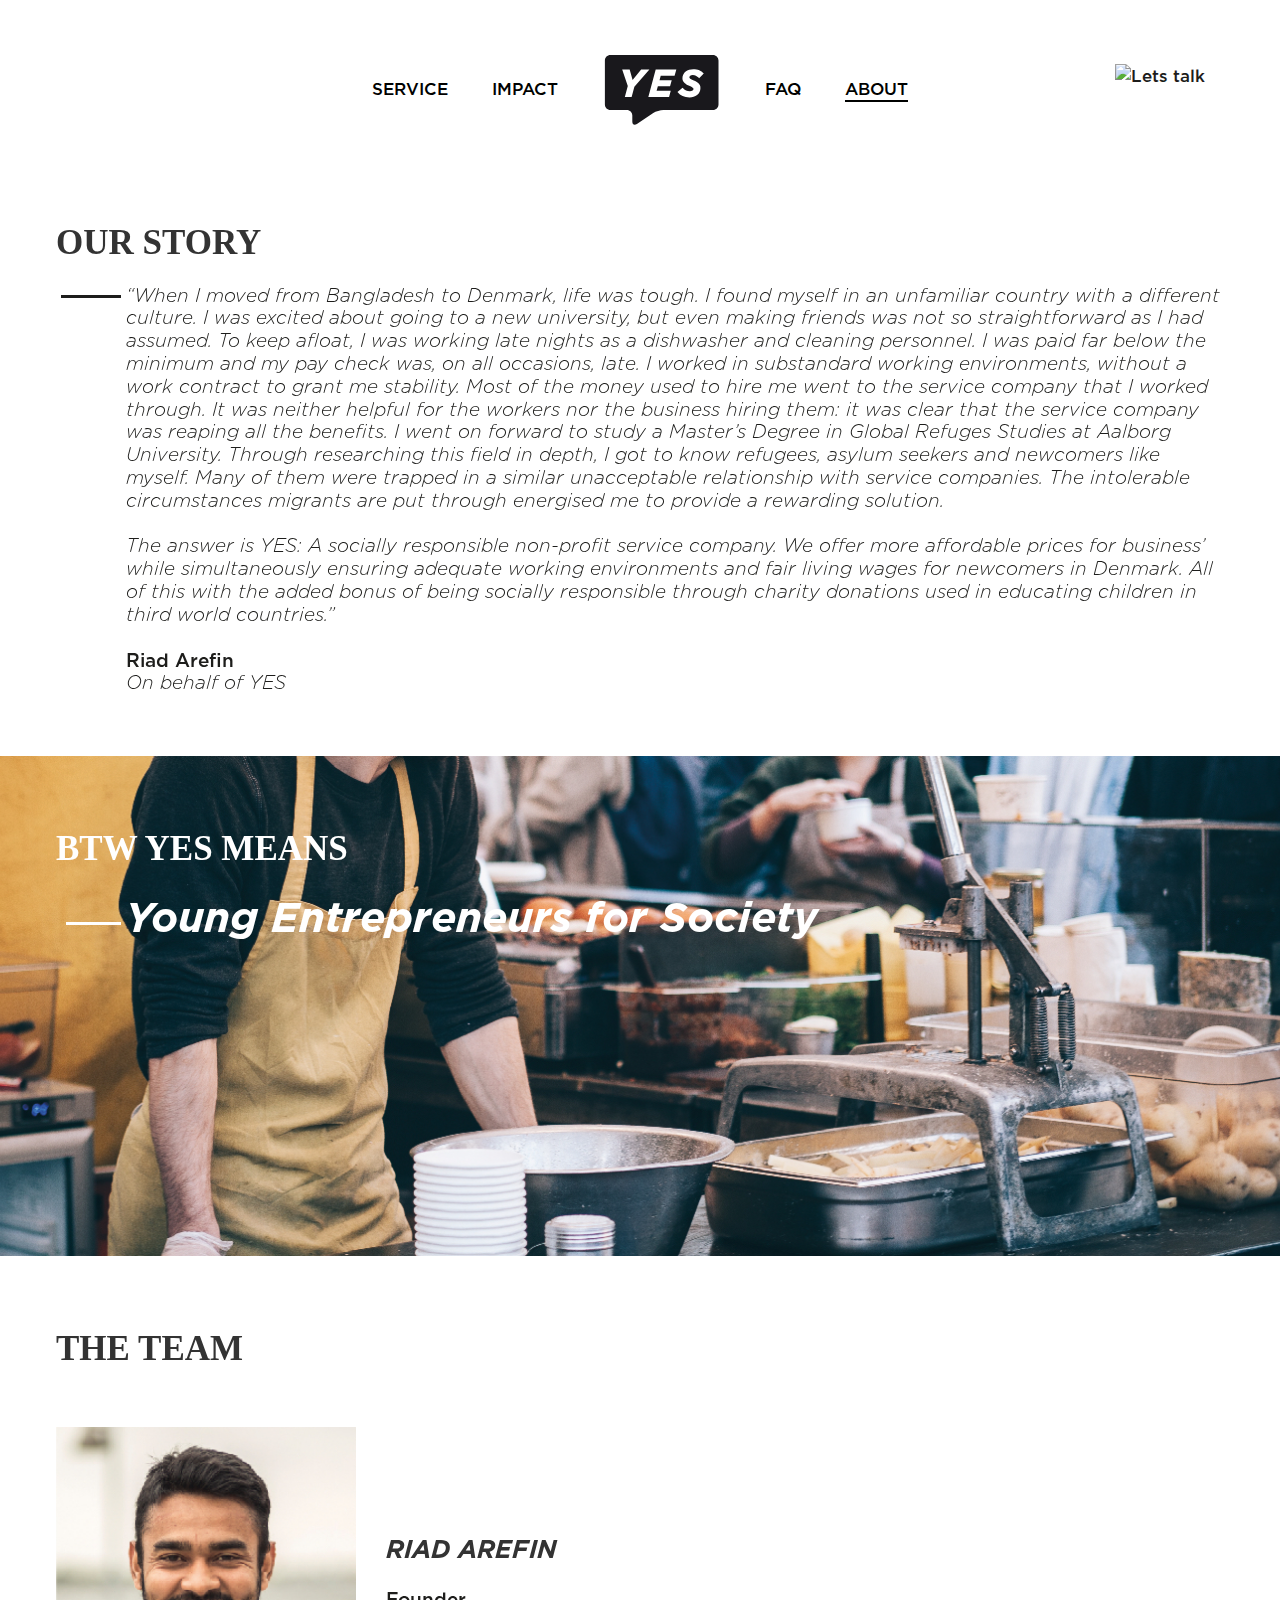
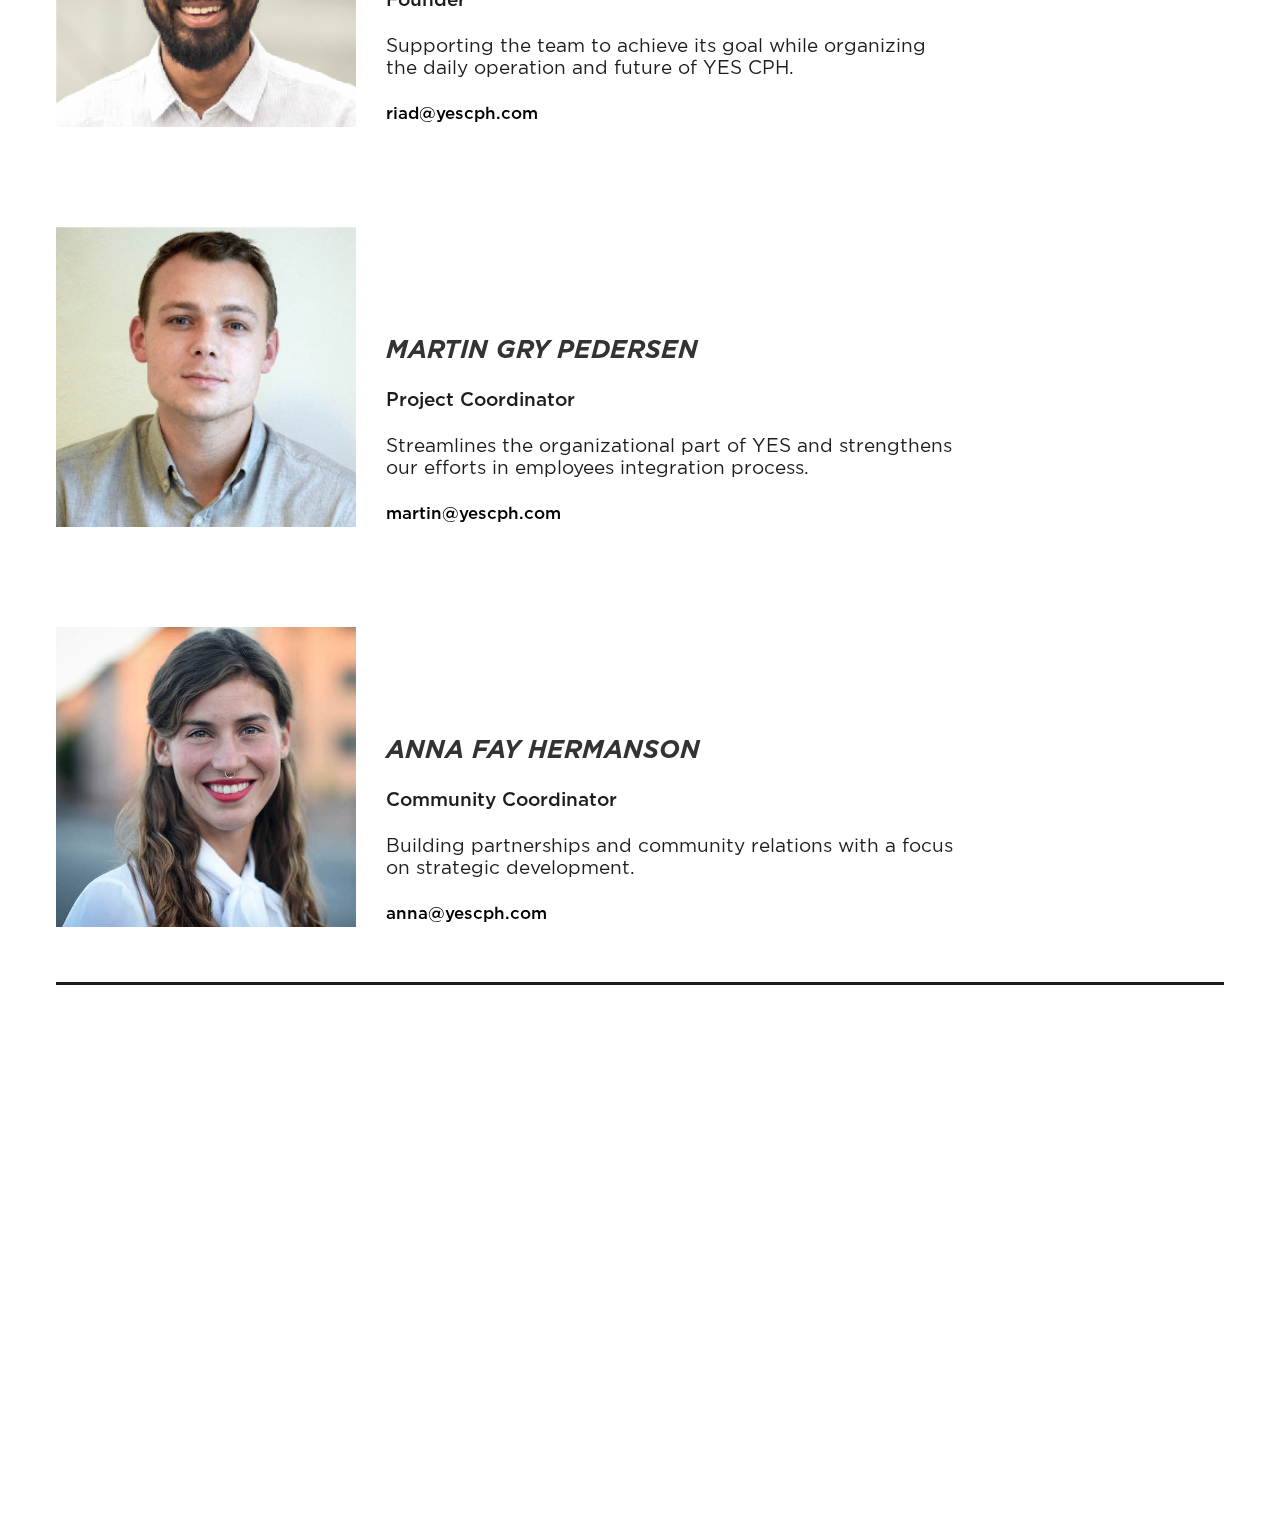
==== commit ed715c8f: "clean up" ====
--- a/about.html
+++ b/about.html
@@ -42,10 +42,10 @@
           <div class="uk-navbar-left uk-hidden">
             <ul class="uk-navbar-nav my-navbar-nav">
               <li>
-                <a href="service.html">Service</a>
+                <a href="service">Service</a>
               </li>
               <li>
-                <a href="impact.html">Impact</a>
+                <a href="impact">Impact</a>
               </li>
             </ul>
           </div>
@@ -57,10 +57,10 @@
           <div class="uk-navbar-right">
             <ul class="uk-navbar-nav my-navbar-nav uk-hidden">
               <li>
-                <a href="faq.html">FAQ</a>
+                <a href="faq">FAQ</a>
               </li>
               <li class="active">
-                <a href="about.html">About</a>
+                <a href="about">About</a>
               </li>
             </ul>
             <div class="open-menu uk-hidden@s uk-margin-right">
@@ -68,7 +68,7 @@
             </div>
           </div>
           <div class="uk-hidden contact">
-            <a href="contact.html"><img src="assets/img/icon/lets-talk.svg" alt="Lets talk"></a>
+            <a href="contact"><img src="assets/img/icon/lets-talk.svg" alt="Lets talk"></a>
           </div>
         </div>
       </nav>
@@ -84,11 +84,11 @@
         </div>
         <nav class="overlay-menu">
           <ul>
-            <li><a href="service.html">Service</a></li>
-            <li><a href="impact.html">Impact</a></li>
-            <li><a href="faq.html">FAQ</a></li>
-            <li class="active"><a href="about.html">About</a></li>
-            <li><a href="contact.html">Contact</a></li>
+            <li><a href="service">Service</a></li>
+            <li><a href="impact">Impact</a></li>
+            <li><a href="faq">FAQ</a></li>
+            <li class="active"><a href="about">About</a></li>
+            <li><a href="contact">Contact</a></li>
           </ul>
         </nav>
       </div>
@@ -108,7 +108,7 @@
                 I went on forward to study a Master’s Degree in Global Refuges Studies at Aalborg University. Through researching this field in depth, I got to know refugees, asylum seekers and newcomers like myself. Many of them were trapped in a similar
                 unacceptable relationship with service companies. The intolerable circumstances migrants are put through energised me to provide a rewarding solution.</br>
                 </br>
-                The answer is YES: A socially responsible non-profit service company. We offer more affordable price for business’ while simultaneously ensuring adequate working environments and fair living wages for newcomers in Denmark. All of this with the added bonus
+                The answer is YES: A socially responsible non-profit service company. We offer more affordable prices for business’ while simultaneously ensuring adequate working environments and fair living wages for newcomers in Denmark. All of this with the added bonus
                 of being socially responsible through charity donations used in educating children in third world countries.”</br>
                 </br>
                 <strong>Riad Arefin</strong></br>
@@ -148,7 +148,7 @@
                 <div>
                   <h3>Riad Arefin</h3>
                   <em>Founder</em>
-                  <p>Supporting the team to achieve its goal while organizing the daily operation, and future, of YES.</p>
+                  <p>Supporting the team to achieve its goal while organizing the daily operation and future of YES CPH.</p>
                   <a class="my-button-text" href="mailto:riad@yescph.com">riad@yescph.com</a>
                 </div>
               </div>
@@ -164,7 +164,7 @@
                 <div>
                   <h3>Martin Gry Pedersen</h3>
                   <em>Project Coordinator</em>
-                  <p>Streamlines the organizational part of YES and strengthens our e orts in employees integration process.</p>
+                  <p>Streamlines the organizational part of YES and strengthens our efforts in employees integration process.</p>
                   <a class="my-button-text" href="mailto:martin@yescph.com">martin@yescph.com</a>
                 </div>
               </div>
@@ -198,7 +198,7 @@
                 <div>
                   <h3>Martin Gry Pedersen</h3>
                   <em>Integration Coordinator</em>
-                  <p>Streamlines the organizational part of YES and strengthens our e orts in employees integration process.</p>
+                  <p>Streamlines the organizational part of YES and strengthens our efforts in employees integration process.</p>
                   <a class="my-button-text" href="mailto:martin@yescph.com">martin@yescph.com</a>
                 </div>
               </div>
@@ -226,14 +226,14 @@
     <!-- FOOTER SECTION -->
     <div class="footer-spacer"></div>
     <div class="footer" id="footer">
-      <a class="footer-link" href="service.html"></a>
+      <a class="footer-link" href="service"></a>
       <div class="footer-content">
         <h2>LEARN ABOUT OUR <span><img src="assets/img/icon/service.svg" alt="service"></span></h2>
       </div>
       <div class="footer-secondary">
         <div class="uk-grid uk-grid-collapse uk-child-width-1-1@s uk-child-width-auto@m my-container">
           <ul class="uk-flex-auto uk-flex-center uk-flex-bottom uk-flex-left@m uk-flex-last uk-flex-first@m uk-breadcrumb footer-info">
-            <li>jhdg@yescph.co</li>
+            <li>yes@yescph.co</li>
             <li>+45 42 44 45 40</li>
             <li>Porcelænshaven 26, 2nd floor, 2000 Frederiksberg</li>
             <li>CVR: 37901121</li>
@@ -241,25 +241,25 @@
           </ul>
           <ul class="uk-flex uk-flex-center uk-flex-bottom uk-list social">
             <li class="first">
-              <a href="https://www.facebook.com/teammates.nu/">
-                <img src="assets/img/icon/facebook.svg" alt="facebook icon">
+              <a href="https://www.facebook.com/teammates.nu/" target="_blank">
+                <img src="assets/img/icon/facebook.svg" alt="facebook link">
               </a>
             </li>
             <li>
-              <a href="#">
-                <img src="assets/img/icon/instagram.svg" alt="instagram icon">
+              <a href="https://www.instagram.com/yescph/" target="_blank">
+                <img src="assets/img/icon/instagram.svg" alt="instagram link">
               </a>
             </li>
             <li>
+              <a href="https://www.linkedin.com/company-beta/18214522" target="_blank">
+                <img src="assets/img/icon/linkedin.svg" alt="linkedin link">
+              </a>
+            </li>
+            <!-- <li>
               <a href="#">
-                <img src="assets/img/icon/linkedin.svg" alt="linkedin icon">
-              </a>
-            </li>
-            <li>
-              <a href="#">
-                <img src="assets/img/icon/twitter.svg" alt="twitter icon">
-              </a>
-            </li>
+                <img src="assets/img/icon/twitter.svg" alt="twitter link">
+              </a>
+            </li> -->
           </ul>
         </div>
       </div>
--- a/css/my.css
+++ b/css/my.css
@@ -638,6 +638,11 @@
     -webkit-font-smoothing: antialiased;
     -moz-osx-font-smoothing: grayscale;
   }
+  /*partners*/
+
+  .partners img {
+    width: 120px;
+  }
   /* Sticker, Entrepreneurs*/
 
   .sticker p, .sticker h2, .sticker .my-button, .sticker hr, .entrepreneurs hr, .entrepreneurs h2, .entrepreneurs p, .entrepreneurs a.my-button {
@@ -1079,8 +1084,8 @@
   .contact .error-container {
     display: none;
     overflow: auto;
-    background-color: #FFDDDD;
-    border: 1px solid #FF2323;
+    background-color: #B0E0E6;
+    border: 1px solid #4682B4;
     padding: 15px;
     margin: 120px 0;
     font-size: .8em;
@@ -1095,11 +1100,7 @@
   }
 
   .contact input:not(#submit).error {
-    border: 1px solid #FF2323;
-  }
-
-  .contact input.my-danger {
-    border: 2px solid tomato;
+    border: 1px solid #4682B4;
   }
 
   .contact input#submit {
@@ -1107,30 +1108,30 @@
     margin: 20px 0;
   }
 
-  .contact input.my-danger::-webkit-input-placeholder {
-    color: tomato;
-  }
-
-  .contact input.my-danger:-moz-placeholder {
-    color: tomato;
-  }
-
-  .contact input.my-danger::-moz-placeholder {
-    color: tomato;
-  }
-
-  .contact input.my-danger:-ms-input-placeholder {
-    color: tomato;
-  }
-
-  .contact input.my-danger::-ms-input-placeholder {
-    color: tomato;
+  .contact input[type="datetime-local"] {
+    color: #A9A9A9;
   }
 
   .contact input:not(#submit):focus {
     background: #fff;
     border: none;
-    border-bottom: 1px solid #333;
+    border-bottom: 1px solid #666;
+  }
+
+  .contact input:not(#submit):focus::-webkit-input-placeholder {
+    color: transparent;
+  }
+
+  .contact input:not(#submit):focus:-moz-placeholder {
+    color: transparent;
+  }
+
+  .contact input:not(#submit):focus::-moz-placeholder {
+    color: transparent;
+  }
+
+  .contact input:not(#submit):focus:-ms-input-placeholder {
+    color: transparent;
   }
 
   .dot::after {
@@ -1167,7 +1168,7 @@
   /* impact */
 
   .child-sponsorship .category .item {
-    margin: 20px 0;
+    margin: 30px 0;
   }
 
   .child-sponsorship .category .item p {
@@ -1183,7 +1184,17 @@
     position: relative;
     margin: -30px 2%;
   }
+
+  .global .area .box p, .local .area .box p {
+    font-weight: 500;
+  }
   /* process-line */
+
+  .process h1 {
+    text-transform: inherit;
+    padding: 0;
+    text-align: left;
+  }
 
   .process-line .item .item-container p, .process-line .item .item-container h2 {
     margin: 0;
--- a/css/media.css
+++ b/css/media.css
@@ -138,6 +138,13 @@
   }
   .entrepreneurs .cover .my-container {
     height: 360px;
+  }
+  /*form*/
+  .contact .error-container {
+    padding: 30px;
+  }
+  .contact input#submit {
+    float: right;
   }
 }
 
@@ -212,8 +219,8 @@
     padding: 0 50px;
   }
   .sticker .my-button {
-    bottom: 128px;
-    right: -20px;
+    bottom: 140px;
+    right: -45px;
   }
   .entrepreneurs .my-button {
     top: 80px;
@@ -234,6 +241,10 @@
     text-align: left;
   }
   /* process-line */
+  .process h1 {
+    padding: 0 30px;
+    text-align: center;
+  }
   .process-line .item .item-container {
     border-left: none;
     text-align: left;
@@ -272,15 +283,15 @@
     margin-top: 0;
     margin-bottom: 0;
   }
+  .process-line .item:nth-last-child(2) .item-container {
+    height: 300px;
+  }
   .process-line .item:nth-last-child(2) .item-container hr {
     position: relative;
     top: 100%;
   }
   .steps .item:nth-child(1) {
-    margin-bottom: -30px;
-  }
-  .steps .item:nth-child(3) {
-    margin-top: -30px;
+    margin-bottom: -60px;
   }
   .steps .item:nth-child(2) {
     -webkit-align-items: flex-start;
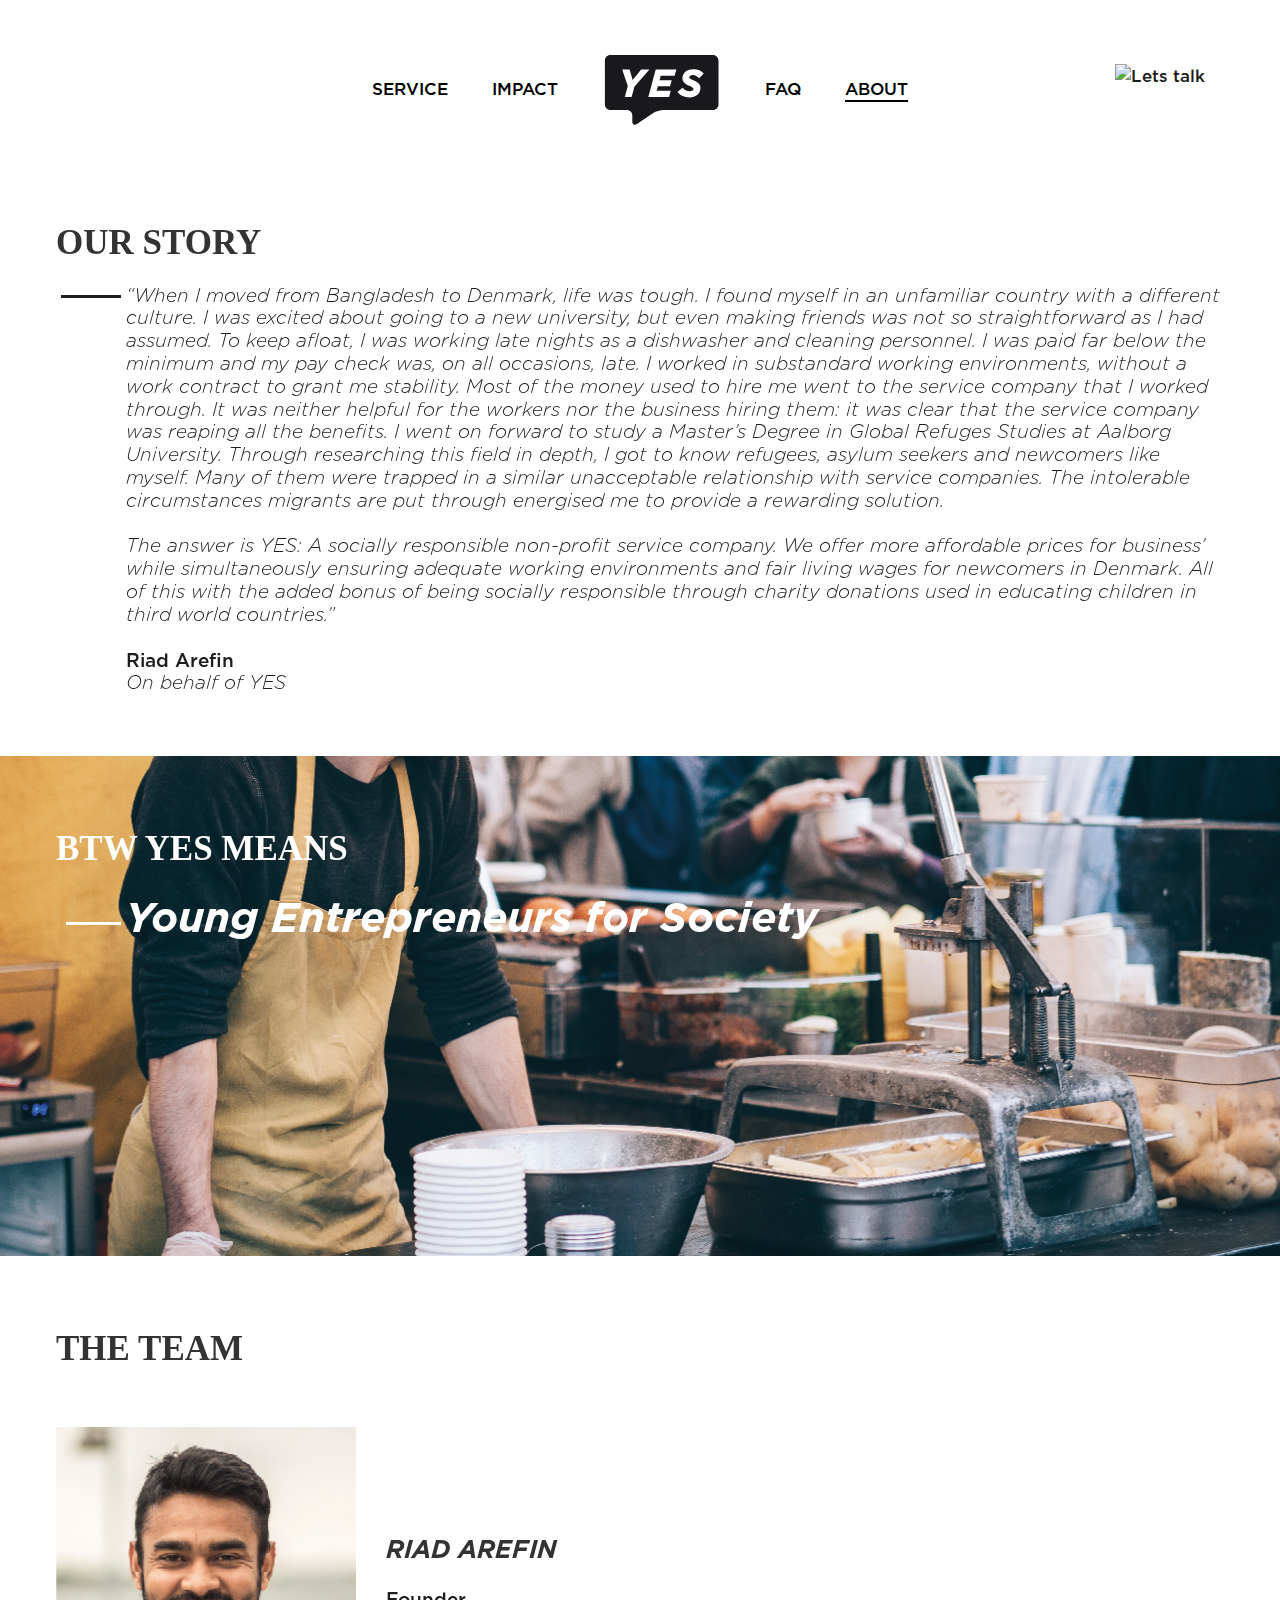
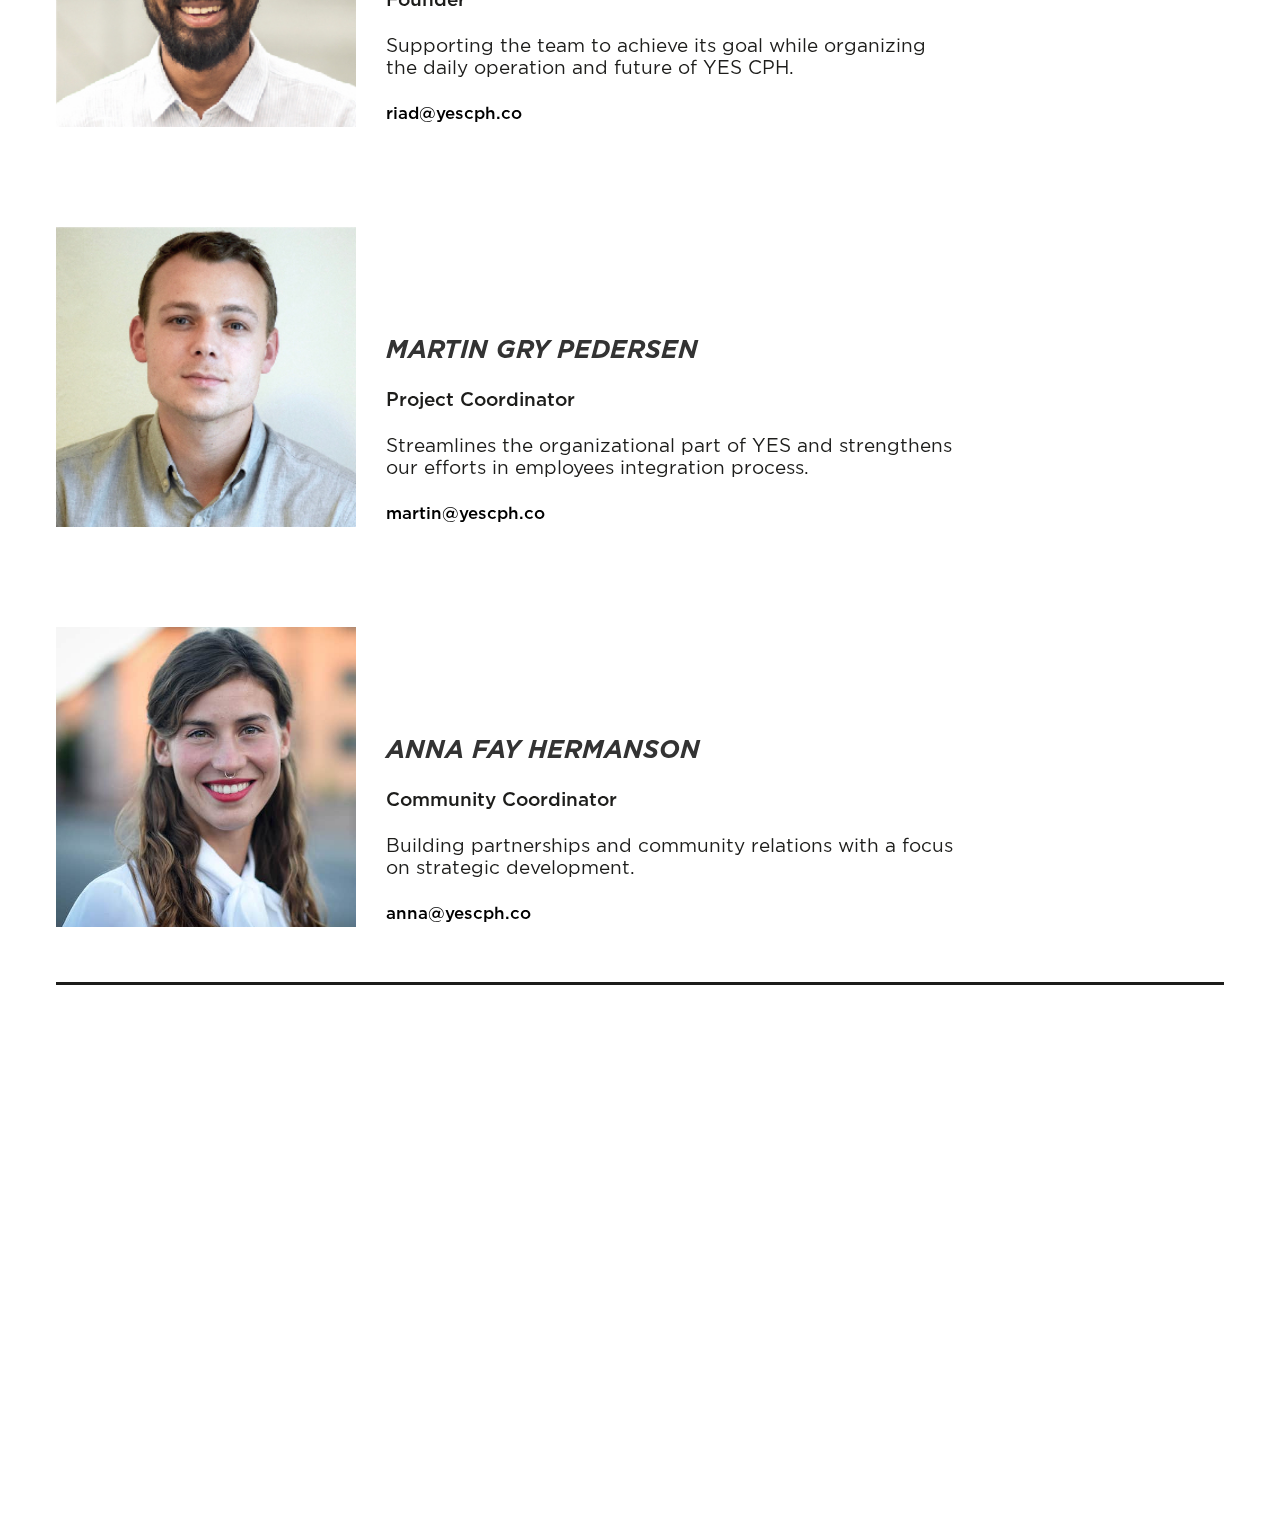
==== commit 67abafcd: "update the partners section" ====
--- a/about.html
+++ b/about.html
@@ -149,7 +149,7 @@
                   <h3>Riad Arefin</h3>
                   <em>Founder</em>
                   <p>Supporting the team to achieve its goal while organizing the daily operation and future of YES CPH.</p>
-                  <a class="my-button-text" href="mailto:riad@yescph.com">riad@yescph.com</a>
+                  <a class="my-button-text" href="mailto:riad@yescph.co">riad@yescph.co</a>
                 </div>
               </div>
             </div>
@@ -165,7 +165,7 @@
                   <h3>Martin Gry Pedersen</h3>
                   <em>Project Coordinator</em>
                   <p>Streamlines the organizational part of YES and strengthens our efforts in employees integration process.</p>
-                  <a class="my-button-text" href="mailto:martin@yescph.com">martin@yescph.com</a>
+                  <a class="my-button-text" href="mailto:martin@yescph.co">martin@yescph.co</a>
                 </div>
               </div>
             </div>
@@ -181,7 +181,7 @@
                   <h3>Anna Fay Hermanson</h3>
                   <em>Community Coordinator</em>
                   <p>Building partnerships and community relations with a focus on strategic development.</p>
-                  <a class="my-button-text" href="mailto:anna@yescph.com">anna@yescph.com</a>
+                  <a class="my-button-text" href="mailto:anna@yescph.co">anna@yescph.co</a>
                 </div>
               </div>
             </div>
@@ -241,7 +241,7 @@
           </ul>
           <ul class="uk-flex uk-flex-center uk-flex-bottom uk-list social">
             <li class="first">
-              <a href="https://www.facebook.com/teammates.nu/" target="_blank">
+              <a href="https://www.facebook.com/yescphco/" target="_blank">
                 <img src="assets/img/icon/facebook.svg" alt="facebook link">
               </a>
             </li>
--- a/css/my.css
+++ b/css/my.css
@@ -1,1231 +1,218 @@
-  /* Fonts */
-
-  @font-face {
-    font-family: 'Gotham';
-    src: url('../assets/fonts/Gotham Book.otf');
-    font-style: normal;
-    font-weight: normal;
-  }
-
-  @font-face {
-    font-family: 'Gotham';
-    src: url('../assets/fonts/Gotham Rounded Light Italic.otf');
-    font-style: italic;
-    font-weight: 400;
-  }
-
-  @font-face {
-    font-family: 'Gotham';
-    src: url('../assets/fonts/GothamBold.otf');
-    font-style: normal;
-    font-weight: bold;
-  }
-
-  @font-face {
-    font-family: 'Gotham';
-    src: url('../assets/fonts/GothamBold Italic.otf');
-    font-style: italic;
-    font-weight: bold;
-  }
-
-  @font-face {
-    font-family: 'Gotham';
-    src: url('../assets/fonts/Gotham-Medium.otf');
-    font-style: normal;
-    font-weight: 500;
-  }
-
-  @font-face {
-    font-family: 'Gotham';
-    src: url('../assets/fonts/Gotham Medium Italic.ttf');
-    font-style: italic;
-    font-weight: 500;
-  }
-  /* Base */
-
-  *, ::after, ::before {
-    box-sizing: border-box;
-    -moz-box-sizing: border-box;
-    -webkit-box-sizing: border-box;
-  }
-
-  body {
-    font-size: .75em;
-    margin: 0;
-    font-family: "Gotham", Georgia, serif;
-    color: #1D1D1B;
-  }
-
-  h1, h2, h3 {
-    font-family: 'Gotham';
-    text-transform: uppercase;
-  }
-
-  h1 {
-    font-style: normal;
-    font-weight: bold;
-    font-size: 3.563em;
-    line-height: 1.2;
-  }
-
-  h2 {
-    font-size: 2.188em;
-    font-style: normal;
-    font-weight: bold;
-  }
-
-  h3 {
-    font-size: 1.688em;
-    font-style: italic;
-    font-weight: bold;
-  }
-
-  p {
-    font-size: 1.188em;
-    font-weight: normal;
-    font-style: normal;
-    line-height: 1.2;
-  }
-
-  label {
-    font-size: 1.188em;
-    font-weight: normal;
-    font-style: normal;
-    line-height: 1.2;
-  }
-
-  a {
-    font-family: 'Gotham' !important;
-    font-size: 1.063em;
-    font-style: normal;
-    font-weight: 500;
-    color: #1d1d1b;
-  }
-
-  b {
-    font-size: 1.250em;
-    font-style: italic;
-    font-weight: bold;
-    color: inherit;
-  }
-
-  em {
-    font-size: 1.188em;
-    font-style: normal;
-    font-weight: 500;
-    color: inherit;
-  }
-
-  strong {
-    font-style: normal;
-    font-weight: 500;
-  }
-
-  span {
-    font-size: 0.969em;
-    font-style: normal;
-    font-weight: bold;
-    color: #fff;
-  }
-
-  div {
-    display: block;
-  }
-
-  hr {
-    border-top: 3px solid #1d1d1b;
-  }
-
-  blockquote p, blockquote footer {
-    font-size: 1.188rem;
-    font-style: italic;
-    font-weight: 500;
-    color: #000100;
-  }
-
-  blockquote footer {
-    font-style: normal;
-    font-weight: normal;
-  }
-
-  blockquote p::before {
-    content: open-quote;
-  }
-
-  blockquote p::after {
-    content: close-quote;
-  }
-  /* settings */
-
-  body .heading {
-    font-size: 0.9em;
-  }
-
-  body .important {
-    font-style: italic;
-    font-weight: bold;
-    line-height: 1.2;
-    font-size: 2.9em;
-    padding: 8px 0;
-  }
-
-  body .hero {
-    font-size: .8em;
-  }
-  /* Container */
-
-  .global, .main {
-    position: relative;
-    background: #fff;
-  }
-
-  .global {
-    z-index: 11;
-  }
-
-  .main {
-    z-index: 10;
-  }
-
-  .container-all {
-    width: 100%;
-    overflow: hidden;
-  }
-
-  .my-container {
-    max-width: 1216px;
-    padding: 0 24px;
-    margin: 0 auto;
-  }
-
-  .my-container.large {
-    padding: 0;
-    max-width: 1350px;
-  }
-
-  .my-container.left {
-    padding-left: 0;
-  }
-  /* Utility */
-
-  .break-small {
-    float: left;
-    margin-top: 9px;
-    margin-left: -65px;
-    width: 60px;
-  }
-
-  .break-large {
-    float: left;
-    margin-top: 30px;
-    margin-left: -60px;
-    width: 55px;
-  }
-
-  .my-button {
-    font-weight: 500;
-  }
-
-  a:hover, a:focus {
-    text-decoration: none
-  }
-
-  .my-button:focus .my-button.vertical {
-    float: left;
-    bottom: 0;
-    right: 0;
-    padding: 10px 0;
-    transform-origin: unset;
-    transform: unset;
-    -ms-transform-origin: unset;
-    -webkit-transform-origin: unset;
-    -ms-transform: unset;
-    -webkit-transform: unset;
-  }
-
-  .my-button-text {
-    padding: 0;
-    line-height: 1.5;
-    background: 0 0;
-    color: #000;
-    position: relative;
-  }
-
-  .my-button-text::before {
-    content: "";
-    position: absolute;
-    bottom: 0;
-    left: 0;
-    right: 100%;
-    border-bottom: 2px solid #333;
-    -webkit-transition: right .5s ease-out;
-    transition: right .5s ease-out
-  }
-
-  .my-button-text.light::before {
-    border-color: #fff;
-  }
-
-  .my-button-text.dark::before {
-    border-color: #333;
-  }
-
-  .my-button-text:focus, .my-button-text:hover {
-    color: #333
-  }
-
-  .my-button-text:focus::before, .my-button-text:hover::before {
-    right: 0
-  }
-
-  .blend {
-    background-color: #fff;
-    background-blend-mode: multiply;
-    mix-blend-mode: multiply;
-  }
-
-  .box {
-    margin-left: 0;
-  }
-  /* Navbar */
-
-  .logo {
-    padding: 0;
-  }
-
-  .logo img {
-    width: 95px;
-  }
-
-  .my-navbar {
-    height: 80px;
-  }
-
-  .my-navbar.uk-active {
-    position: relative !important;
-  }
-
-  .my-navbar.uk-active .contact {
-    display: none !important;
-  }
-
-  .my-navbar-nav>li {
-    padding: 0 15px;
-  }
-
-  .my-navbar-nav>li>a {
-    position: relative;
-    font-style: normal;
-    font-weight: 500;
-    font-size: 1.063em;
-    color: #000100;
-    padding: 0;
-  }
-
-  .my-navbar-nav>li>a:hover {
-    text-decoration: none;
-  }
-
-  .my-navbar-nav>li>a::before {
-    content: "";
-    position: absolute;
-    bottom: 35%;
-    left: 0;
-    right: 100%;
-    border-bottom: 2px solid #333;
-    -webkit-transition: right .5s ease-out;
-    transition: right .5s ease-out;
-  }
-
-  .my-navbar-nav>li>a:focus::before, .my-navbar-nav>li>a:hover::before {
-    right: 0;
-  }
-
-  .my-navbar-nav>li.active>a::before {
-    width: 100%;
-    left: 0;
-    border: 1px solid #000100;
-  }
-
-  .my-navbar .uk-navbar-center:only-child {
-    margin-left: 0;
-    position: initial;
-  }
-
-  .my-navbar .uk-navbar-right {
-    position: absolute;
-    right: 0;
-    top: 50%;
-    -ms-transform: translateY(-50%);
-    -webkit-transform: translateY(-50%);
-    -moz-transform: translateY(-50%);
-    -o-transform: translateY(-50%);
-    transform: translateY(-50%)
-  }
-  /* Overlay Nav */
-
-  .overlay {
-    position: fixed;
-    background: #1d1d1b;
-    top: 0;
-    left: 0;
-    width: 100%;
-    height: 100%;
-    opacity: 0;
-    visibility: hidden;
-    transition: opacity .35s, visibility .35s, height .35s;
-    overflow: hidden;
-  }
-
-  .overlay.open {
-    opacity: 1;
-    visibility: visible;
-    height: 100%;
-  }
-
-  .overlay .logo {
-    position: absolute;
-    left: 0;
-    top: 0;
-    margin-top: 2%;
-    margin-left: 7%;
-  }
-
-  .overlay .close-menu {
-    position: absolute;
-    right: 0;
-    top: 0;
-    margin-top: 5%;
-    margin-right: 6%;
-  }
-
-  .overlay nav {
-    position: relative;
-    height: 50%;
-    top: 50%;
-    transform: translateY(-50%);
-    font-size: 30px;
-    text-transform: uppercase;
-    text-align: center;
-    letter-spacing: 10px;
-  }
-
-  .overlay ul {
-    list-style: none;
-    padding: 0;
-    margin: 0 auto;
-    display: inline-block;
-    position: relative;
-    height: 100%;
-  }
-
-  .overlay ul li {
-    display: block;
-    position: relative;
-    opacity: 0;
-    margin-bottom: 50px;
-  }
-
-  .overlay ul li a {
-    display: block;
-    position: relative;
-    color: #fff;
-    text-decoration: none;
-    overflow: hidden;
-  }
-
-  .overlay ul li a::after {
-    content: '';
-    position: absolute;
-    top: 50%;
-    left: 0;
-    width: 0;
-    height: 3px;
-    background: #fff;
-    transition: .5s;
-  }
-
-  .overlay ul li a:hover::after, .overlay ul li a:focus::after, .overlay ul li.active a::after {
-    width: 100%;
-    background: #fff;
-  }
-
-  .overlay.open li, .overlay.open .contact {
-    animation: fadeInLeft .5s ease forwards;
-    animation-delay: .35s;
-  }
-
-  .overlay.open li:nth-of-type(2) {
-    animation-delay: .4s;
-  }
-
-  .overlay.open li:nth-of-type(3) {
-    animation-delay: .45s;
-  }
-
-  .overlay.open li:nth-of-type(4) {
-    animation-delay: .50s;
-  }
-
-  @keyframes fadeInLeft {
-    0% {
-      opacity: 0;
-      right: 20%;
-    }
-    100% {
-      opacity: 1;
-      right: 0;
-    }
-  }
-
-  .open-menu, .close-menu {
-    cursor: pointer;
-  }
-  /* Hero */
-
-  .hero .cover {
-    height: calc(100vh - 80px);
-    background-color: #202020;
-  }
-
-  .hero .cover h1 {
-    line-height: 1.6;
-    color: #fff;
-  }
-
-  .hero .text {
-    height: calc(100vh);
-  }
-  /* Operations */
-
-  .operations .cover {
-    background-image: url(../assets/img/how.jpg);
-  }
-
-  .operations .blend {
-    background-color: #A9A9A9;
-  }
-
-  .operations .cover h3 {
-    padding-right: 5px;
-  }
-
-  .operations h3 {
-    margin-left: -4.5%;
-  }
-
-  .operations .cover h3 {
-    color: #fff;
-  }
-
-  .operations .my-button {
-    bottom: 0;
-    float: none;
-  }
-
-  .operations .category {
-    padding: 0 10px;
-  }
-
-  .operations .category .item {
-    padding: 0 35px 35px 35px;
-  }
-  /* Chart */
-
-  .chart.bar p {
-    font-weight: normal;
-    font-size: 1.063em;
-    left: 0;
-    bottom: 0;
-    transform-origin: left;
-    transform: rotate(-90deg);
-    -ms-transform-origin: left;
-    -webkit-transform-origin: left;
-    -ms-transform: rotate(-90deg);
-    -webkit-transform: rotate(-90deg);
-  }
-
-  .chart.bar .legend {
-    font-weight: normal;
-    font-size: 1.063em;
-    margin-top: 80px;
-  }
-
-  .chart.bar .legend li img {
-    padding: 4px;
-  }
-
-  .chart.bar .blocks li {
-    display: table-cell;
-    width: 130px;
-    height: 250px;
-    text-align: center;
-    position: relative;
-    list-style: none;
-    border-bottom: 4px solid #1D1D1B;
-  }
-
-  .chart.bar .blocks li .block {
-    display: block;
-    width: 82px;
-    margin-left: 25px;
-    border: 4px solid #1d1d1b;
-    border-bottom: 0;
-    position: absolute;
-    bottom: 0;
-  }
-
-  .blocks span {
-    font-weight: normal;
-    font-size: 1.188em;
-    color: #1d1d1b;
-    width: 100%;
-    position: absolute;
-    bottom: -70px;
-    left: 0;
-    text-align: center;
-  }
-
-  .blocks .block.dark {
-    background: #000;
-  }
-
-  .blocks .block.light {
-    background: #fff;
-  }
-
-  .blocks .block.cover {
-    background-image: url(../assets/img/icon/gift-box.png);
-    background-repeat: no-repeat;
-    background-position: 50% 0%;
-  }
-  /* Slider */
-
-  .my-slider .item {
-    padding: 0 25px;
-  }
-
-  .slick-prev, .slick-next {
-    font-size: 0;
-    line-height: 0;
-    position: absolute;
-    top: 50%;
-    display: block;
-    width: 20px;
-    height: 20px;
-    padding: 0;
-    -webkit-transform: translate(0, -50%);
-    -ms-transform: translate(0, -50%);
-    transform: translate(0, -50%);
-    cursor: pointer;
-    color: transparent;
-    border: none;
-    outline: none;
-    background: transparent;
-  }
-
-  .slick-next::before {
-    content: url(../assets/img/icon/next.png);
-  }
-
-  .slick-prev::before {
-    content: url(../assets/img/icon/previous.png);
-  }
-
-  .slick-prev::before, .slick-next::before {
-    font-size: 2rem;
-    color: #1d1d1b;
-    -webkit-font-smoothing: antialiased;
-    -moz-osx-font-smoothing: grayscale;
-  }
-  /*partners*/
-
-  .partners img {
-    width: 120px;
-  }
-  /* Sticker, Entrepreneurs*/
-
-  .sticker p, .sticker h2, .sticker .my-button, .sticker hr, .entrepreneurs hr, .entrepreneurs h2, .entrepreneurs p, .entrepreneurs a.my-button {
-    color: #fff;
-    border-color: #fff;
-  }
-
-  .sticker .cover {
-    background-color: #202020;
-    height: 505px;
-  }
-
-  .sticker .my-button {
-    bottom: 0;
-    float: none;
-  }
-
-  .entrepreneurs .cover {
-    background-color: #202020;
-  }
-
-  .entrepreneurs .box {
-    margin-left: 70px;
-  }
-
-  .entrepreneurs .cover .my-container {
-    height: 100%;
-  }
-
-  .entrepreneurs p {
-    font-style: italic;
-    font-weight: bold;
-    font-size: 2.625em;
-  }
-  /* Steps */
-
-  .steps .cover-1, .steps .cover-2 {
-    height: 355px;
-  }
-
-  .steps .cover-1 {
-    background-image: url(../assets/img/step-1.png);
-  }
-
-  .steps .cover-2 {
-    background-image: url(../assets/img/step-2.png);
-  }
-
-  .steps .item-container {
-    padding: 20px;
-  }
-
-  .steps .item .legend .full {
-    display: unset;
-  }
-
-  .steps .item .legend .half {
-    display: none;
-  }
-  /* Footer */
-
-  .footer {
-    font-size: .87em;
-    font-style: normal;
-    font-weight: normal;
-    text-align: center;
-    position: fixed;
-    z-index: 0;
-    height: 480px;
-    left: 0;
-    bottom: 0;
-    width: 100%;
-    background: #fff;
-    padding: 15px;
-    padding-top: 0;
-    border: 0 solid #fff;
-    border-top: 0;
-    transition: border .4s ease, padding .4s ease;
-  }
-
-  .footer-spacer {
-    position: relative;
-    z-index: -11;
-    height: 480px;
-    pointer-events: none;
-  }
-
-  .footer .footer-link {
-    display: block;
-    position: absolute;
-    z-index: 2;
-    top: 0;
-    left: 0;
-    width: 100%;
-    height: 100%;
-  }
-
-  .footer:hover {
-    padding: 0;
-    padding-top: 0;
-    border: 15px solid #000;
-    border-top: 0;
-  }
-
-  .footer .footer-content {
-    position: fixed;
-    z-index: 1;
-    bottom: 208px;
-    left: 50%;
-    width: 100%;
-    transform: translateX(-50%);
-    transition: bottom .4s ease;
-  }
-
-  .footer .footer-secondary {
-    position: fixed;
-    z-index: 3;
-    left: 0;
-    bottom: 24px;
-    width: 100%;
-    padding: 0 30px;
-  }
-
-  .footer ul.social {
-    margin: 15px 0;
-  }
-
-  .footer ul li a:hover {
-    cursor: pointer;
-  }
-
-  .footer ul.social li a {
-    position: relative;
-    display: block;
-    margin: 0px;
-    padding: 5px;
-    width: 40px;
-    border-radius: 50%;
-    -moz-border-radius: 50%;
-    -webkit-border-radius: 50%;
-  }
-
-  .footer ul.social li a::after, .footer ul.social li a::before {
-    width: 100%;
-    height: 100%;
-    z-index: 3;
-    content: '';
-    position: absolute;
-    top: 0;
-    left: 0;
-    box-sizing: border-box;
-    -webkit-transform: scale(0);
-    transition: 0.5s;
-  }
-
-  .footer ul.social li a::before {
-    border-bottom: 2px solid #000;
-    border-left: 2px solid #000;
-    -webkit-transform-origin: 0 100%;
-  }
-
-  .footer ul.social li a::after {
-    border-top: 2px solid #000;
-    border-right: 2px solid #000;
-    -webkit-transform-origin: 100% 0%;
-  }
-
-  .footer ul.social li a:hover::after, .footer ul.social li a:hover::before {
-    -webkit-transform: scale(1);
-    -ms-transform: scale(1);
-    transform: scale(1);
-  }
-
-  .uk-breadcrumb>:nth-child(n+2):not(.uk-first-column)::before {
-    content: "|";
-    display: inline-block;
-    margin: 0 10px;
-    color: #1d1d1b;
-  }
-  /* Story */
-
-  .story p {
-    font-style: italic;
-  }
-  /* Members */
-
-  .members h3 {
-    font-size: 1.563em;
-  }
-
-  .members img.tag {
-    top: -35%;
-    left: 10%;
-  }
-
-  .members .portrait {
-    width: 300px;
-    height: 300px;
-  }
-
-  .members .team .member {
-    padding: 90px 0;
-  }
-
-  .members .board .member {
-    padding: 35px 0;
-  }
-  /* Nav secondary */
-
-  .nav-secondary {
-    padding: 0;
-  }
-
-  .nav-secondary li {
-    list-style: none;
-  }
-
-  .nav-secondary li a {
-    font-size: 2em;
-    font-style: normal;
-    font-weight: bold;
-    line-height: 1.2;
-    position: relative;
-    display: inline-block;
-  }
-
-  .nav-secondary li:not(.uk-active) a::after {
-    content: '';
-    border-bottom: 3px solid;
-    width: 100%;
-    position: absolute;
-    right: 0;
-    bottom: 50%;
-    transition: bottom 0.4s ease-in-out;
-    -webkit-transition: bottom 0.4s ease-in-out;
-  }
-
-  .nav-secondary li a:hover, .nav-secondary li a:hover::after {
-    color: inherit;
-    opacity: 0.8;
-    bottom: 0;
-  }
-  /* cost */
-
-  .cost em {
-    text-decoration: underline;
-  }
-  /* Fee */
-
-  .fee ol {
-    counter-reset: item;
-    margin-top: 5px;
-  }
-
-  .fee ol li {
-    display: block;
-    font-style: normal;
-    font-weight: normal;
-    font-size: 1.188em;
-    list-style-type: decimal;
-    list-style-position: inside;
-    padding: 1px 0;
-  }
-
-  .fee ol li:before {
-    content: counter(item) ". ";
-    counter-increment: item;
-    font-weight: bold;
-    font-style: italic;
-  }
-  /* Wage */
-
-  .wage table th {
-    font-style: normal;
-    font-weight: 500;
-    font-size: 1.188em;
-    text-transform: none;
-    color: #1D1D1B;
-    vertical-align: top;
-  }
-
-  .wage table td {
-    font-style: normal;
-    font-weight: normal;
-    font-size: 1.063em;
-    color: #1D1D1B;
-  }
-
-  .wage table thead {
-    border-bottom: 6px solid #1D1D1B;
-  }
-
-  .wage table thead th {
-    border-right: 2px solid #1D1D1B;
-  }
-
-  .wage table thead th:nth-child(1) {
-    border-right: 6px solid #1D1D1B;
-  }
-
-  .wage table tbody th {
-    border-right: 6px solid #1D1D1B;
-  }
-
-  .wage table>:not(:first-child)>tr {
-    border-bottom: 2px solid #1D1D1B;
-  }
-
-  .wage table th {
-    border-right: 2px solid #1D1D1B;
-  }
-
-  .wage table td {
-    border: 2px solid #1D1D1B;
-  }
-  /*payment-process, material-cost*/
-
-  .payment-process .bubble, .material-cost .bubble {
-    position: relative;
-    top: 5%;
-    left: 0;
-  }
-
-  .payment-process .info, .material-cost .info {
-    width: 80%;
-  }
-  /* Pie Charts */
-
-  .pies h3 {
-    position: relative;
-    float: right;
-    margin: 0;
-    right: 5%;
-  }
-
-  .pies p {
-    font-weight: bold;
-    text-align: center;
-  }
-
-  .pies .contain-pie {
-    position: relative;
-    transform: scale(1);
-    height: 290px;
-    width: 290px;
-    margin: 20px;
-  }
-
-  .pies .contain-pie::before {
-    content: "";
-    display: block;
-    background-color: #fff;
-    border: 1px solid #fff;
-    position: absolute;
-    border-radius: 50%;
-    width: 290px;
-    height: 290px;
-    top: 0;
-    left: 0;
-  }
-
-  .pies .pie-vertical .contain-pie::before {
-    background-image: url(../assets/img/patterns/line-vertical.png);
-  }
-
-  .pies .pie-horizontal .contain-pie::before {
-    background-image: url(../assets/img/patterns/line-horizontal.png);
-  }
-
-  .pies .contain-piece::before {
-    content: " ";
-    position: absolute;
-    width: 290px;
-    height: 290px;
-    border-radius: 145px;
-    clip: rect(0px, 145px, 290px, 0px);
-    background-color: #fff;
-    transform: rotate(0deg);
-  }
-
-  .pies .contain-piece {
-    position: absolute;
-    width: 290px;
-    height: 290px;
-    clip: rect(0px, 290px, 290px, 145px);
-  }
-
-  .pies .pie-vertical .piece.contain-piece {
-    transform: rotate(315deg);
-  }
-
-  .pies .pie-vertical .piece::before {
-    transform: rotate(0deg);
-    animation: 2s pie-vertical linear 1s forwards;
-  }
-
-  @keyframes pie-vertical {
-    from {
-      transform: rotate(0deg);
-    }
-    to {
-      transform: rotate(45deg);
-    }
-  }
-
-  .pies .pie-horizontal .piece.contain-piece {
-    transform: rotate(180deg);
-  }
-
-  .pies .pie-horizontal .piece::before {
-    transform: rotate(0deg);
-    animation: 2s pie-horizontal-1 linear 1s forwards;
-  }
-
-  .pies .pie-horizontal .piece2::before {
-    transform: rotate(0deg);
-    animation: 3s pie-horizontal-2 linear 1s forwards;
-  }
-
-  @keyframes pie-horizontal-1 {
-    from {
-      transform: rotate(0deg);
-    }
-    to {
-      transform: rotate(180deg);
-    }
-  }
-
-  @keyframes pie-horizontal-2 {
-    from {
-      transform: rotate(0deg);
-    }
-    to {
-      transform: rotate(-10deg);
-    }
-  }
-  /* contact */
-
-  .contact .error-container {
-    display: none;
-    overflow: auto;
-    background-color: #B0E0E6;
-    border: 1px solid #4682B4;
-    padding: 15px;
-    margin: 120px 0;
-    font-size: .8em;
-  }
-
-  .contact label {
-    margin: 0 5px;
-  }
-
-  .contact input:not(#submit) {
-    border: 2px solid #1d1d1b;
-  }
-
-  .contact input:not(#submit).error {
-    border: 1px solid #4682B4;
-  }
-
-  .contact input#submit {
-    float: left;
-    margin: 20px 0;
-  }
-
-  .contact input[type="datetime-local"] {
-    color: #A9A9A9;
-  }
-
-  .contact input:not(#submit):focus {
-    background: #fff;
-    border: none;
-    border-bottom: 1px solid #666;
-  }
-
-  .contact input:not(#submit):focus::-webkit-input-placeholder {
-    color: transparent;
-  }
-
-  .contact input:not(#submit):focus:-moz-placeholder {
-    color: transparent;
-  }
-
-  .contact input:not(#submit):focus::-moz-placeholder {
-    color: transparent;
-  }
-
-  .contact input:not(#submit):focus:-ms-input-placeholder {
-    color: transparent;
-  }
-
-  .dot::after {
-    content: ". ";
-    position: relative;
-    left: 1px;
-    font-size: 1.4em;
-    color: #000;
-    font-weight: normal;
-  }
-
-  .comma::after {
-    content: ", ";
-    position: relative;
-    left: 1px;
-    font-size: 1.4em;
-    color: #000;
-    font-weight: normal;
-  }
-  /* faq */
-
-  .questions .uk-accordion-title {
-    text-transform: inherit;
-    font-weight: 500;
-    font-size: 1.188em;
-    color: #1d1d1b;
-  }
-
-  .questions .uk-accordion-content {
-    margin-top: 10px;
-    margin-bottom: 40px;
-    padding-right: 40px;
-  }
-  /* impact */
-
-  .child-sponsorship .category .item {
-    margin: 30px 0;
-  }
-
-  .child-sponsorship .category .item p {
-    font-size: 0.969em;
-    font-weight: bold;
-  }
-
-  .children .child .portrait, .adult .entity .portrait {
-    height: 335px;
-  }
-
-  .children .child .info, .adult .entity .info {
-    position: relative;
-    margin: -30px 2%;
-  }
-
-  .global .area .box p, .local .area .box p {
-    font-weight: 500;
-  }
-  /* process-line */
-
-  .process h1 {
-    text-transform: inherit;
-    padding: 0;
-    text-align: left;
-  }
-
-  .process-line .item .item-container p, .process-line .item .item-container h2 {
-    margin: 0;
-  }
-
-  .process-line .item .item-container .content {
-    margin-top: -20px;
-    margin-bottom: 40px;
-  }
-
-  .process-line .item .item-container .content p {
-    padding: 20px 0;
-  }
-
-  .process-line .item .item-container {
-    border-left: 3px solid #1d1d1b;
-    text-align: left;
-    padding-left: 67px;
-  }
-
-  .process-line .item .item-container hr {
-    float: left;
-    margin-left: -67px;
-    width: 60px;
-  }
-
-  .process-line .item .item-container {
-    margin-top: 0;
-  }
-  /*last*/
-
-  .process-line .item:nth-last-child(-n+2) {
-    display: none;
-  }
+@font-face{font-family:'Gotham';src:url('../assets/fonts/Gotham Book.otf');font-style:normal;font-weight:normal;}
+@font-face{font-family:'Gotham';src:url('../assets/fonts/Gotham Rounded Light Italic.otf');font-style:italic;font-weight:400;}
+@font-face{font-family:'Gotham';src:url('../assets/fonts/GothamBold.otf');font-style:normal;font-weight:bold;}
+@font-face{font-family:'Gotham';src:url('../assets/fonts/GothamBold Italic.otf');font-style:italic;font-weight:bold;}
+@font-face{font-family:'Gotham';src:url('../assets/fonts/Gotham-Medium.otf');font-style:normal;font-weight:500;}
+@font-face{font-family:'Gotham';src:url('../assets/fonts/Gotham Medium Italic.ttf');font-style:italic;font-weight:500;}
+*,::after,::before{box-sizing:border-box;-moz-box-sizing:border-box;-webkit-box-sizing:border-box;}
+body{font-size:.75em;margin:0;font-family:"Gotham", Georgia, serif;color:#1D1D1B;}
+h1, h2, h3{font-family:'Gotham';text-transform:uppercase;}
+h1{font-style:normal;font-weight:bold;font-size:3.563em;line-height:1.2;}
+h2{font-size:2.188em;font-style:normal;font-weight:bold;}
+h3{font-size:1.688em;font-style:italic;font-weight:bold;}
+p{font-size:1.188em;font-weight:normal;font-style:normal;line-height:1.2;}
+label{font-size:1.188em;font-weight:normal;font-style:normal;line-height:1.2;}
+a{font-family:'Gotham' !important;font-size:1.063em;font-style:normal;font-weight:500;color:#1d1d1b;}
+b{font-size:1.250em;font-style:italic;font-weight:bold;color:inherit;}
+em{font-size:1.188em;font-style:normal;font-weight:500;color:inherit;}
+strong{font-style:normal;font-weight:500;}
+span{font-size:0.969em;font-style:normal;font-weight:bold;color:#fff;}
+div{display:block;}
+hr{border-top:3px solid #1d1d1b;}
+blockquote p, blockquote footer{font-size:1.188rem;font-style:italic;font-weight:500;color:#000100;}
+blockquote footer{font-style:normal;font-weight:normal;}
+blockquote p::before{content:open-quote;}
+blockquote p::after{content:close-quote;}
+body .heading{font-size:0.9em;}
+body .important{font-style:italic;font-weight:bold;line-height:1.2;font-size:2.9em;padding:8px 0;}
+body .hero{font-size:.8em;}
+.global, .main{position:relative;background:#fff;}
+.global{z-index:11;}
+.main{z-index:10;}
+.container-all{width:100%;overflow:hidden;}
+.my-container{max-width:1216px;padding:0 24px;margin:0 auto;}
+.my-container.large{padding:0;max-width:1350px;}
+.my-container.left{padding-left:0;}
+.break-small{float:left;margin-top:9px;margin-left:-65px;width:60px;}
+.break-large{float:left;margin-top:30px;margin-left:-60px;width:55px;}
+.my-button{font-weight:500;}
+a:hover, a:focus{text-decoration:none}
+.my-button:focus .my-button.vertical{float:left;bottom:0;right:0;padding:10px 0;transform-origin:unset;transform:unset;-ms-transform-origin:unset;-webkit-transform-origin:unset;-ms-transform:unset;-webkit-transform:unset;}
+.my-button-text{padding:0;line-height:1.5;background:0 0;color:#000;position:relative;}
+.my-button-text::before{content:"";position:absolute;bottom:0;left:0;right:100%;border-bottom:2px solid #333;-webkit-transition:right .5s ease-out;transition:right .5s ease-out}
+.my-button-text.light::before{border-color:#fff;}
+.my-button-text.dark::before{border-color:#333;}
+.my-button-text:focus, .my-button-text:hover{color:#333}
+.my-button-text:focus::before, .my-button-text:hover::before{right:0}
+.blend{background-color:#fff;background-blend-mode:multiply;mix-blend-mode:multiply;}
+.box{margin-left:0;}
+.logo{padding:0;}
+.logo img{width:95px;}
+.my-navbar,.home .my-navbar{height:80px;}
+.my-navbar .logo.light{display:inherit}
+.my-navbar .logo.dark{display:none}
+.my-navbar.uk-active .logo.light{display:none!important}
+.my-navbar.uk-active .logo.dark{display:inherit!important}
+.my-navbar.uk-active{position:relative !important; background-color:#fff!important}
+.my-navbar.uk-active{position:relative !important; background-color:#fff!important}
+.my-navbar.uk-active .my-navbar-nav>li>a{color:#000!important}
+.my-navbar.uk-active .my-navbar-nav>li>a::before{border-color:#000!important}
+.my-navbar-nav>li{padding:0 15px;}
+.my-navbar-nav>li>a{position:relative;font-style:normal;font-weight:500;font-size:1.063em;color:#000;padding:0;}
+.home .my-navbar-nav>li>a{color:#fff;}
+.my-navbar-nav>li>a:hover{text-decoration:none;}
+.my-navbar-nav>li>a::before{content:"";position:absolute;bottom:35%;left:0;right:100%;border-bottom:2px solid #333;-webkit-transition:right .5s ease-out;transition:right .5s ease-out;}
+.home .my-navbar-nav>li>a::before{border-color:#fff;}
+.my-navbar-nav>li>a:focus::before, .my-navbar-nav>li>a:hover::before{right:0;}
+.my-navbar-nav>li.active>a::before{width:100%;left:0;border:1px solid #000100;}
+.home .my-navbar{z-index:10;background-color:transparent;}
+.my-navbar .uk-navbar-center:only-child{margin-left:0;position:initial;}
+.my-navbar .uk-navbar-right{position:absolute;right:0;top:50%;-ms-transform:translateY(-50%);-webkit-transform:translateY(-50%);-moz-transform:translateY(-50%);-o-transform:translateY(-50%);transform:translateY(-50%)}
+.overlay{position:fixed;background:#1d1d1b;top:0;left:0;width:100%;height:100%;opacity:0;visibility:hidden;transition:opacity .35s, visibility .35s, height .35s;overflow:hidden;}
+.overlay.open{opacity:1;visibility:visible;height:100%; z-index: 11;}
+.overlay .logo{position:absolute;left:0;top:0;margin-top:2%;margin-left:7%;}
+.overlay .close-menu{position:absolute;right:0;top:0;margin-top:5%;margin-right:6%;}
+.overlay nav{position:relative;height:50%;top:50%;transform:translateY(-50%);font-size:30px;text-transform:uppercase;text-align:center;letter-spacing:10px;}
+.overlay ul{list-style:none;padding:0;margin:0 auto;display:inline-block;position:relative;height:100%;}
+.overlay ul li{display:block;position:relative;opacity:0;margin-bottom:50px;}
+.overlay ul li a{display:block;position:relative;color:#fff;text-decoration:none;overflow:hidden;}
+.overlay ul li a::after{content:'';position:absolute;top:50%;left:0;width:0;height:3px;background:#fff;transition:.5s;}
+.overlay ul li a:hover::after, .overlay ul li a:focus::after, .overlay ul li.active a::after{width:100%;background:#fff;}
+.overlay.open li, .overlay.open .contact{animation:fadeInLeft .5s ease forwards;animation-delay:.35s;}
+.overlay.open li:nth-of-type(2){animation-delay:.4s;}
+.overlay.open li:nth-of-type(3){animation-delay:.45s;}
+.overlay.open li:nth-of-type(4){animation-delay:.50s;}
+@keyframes fadeInLeft{0%{opacity:0;right:20%;}
+100%{opacity:1;right:0;}
+}
+.open-menu, .close-menu{cursor:pointer;}
+.hero .cover{height:calc(100vh);background-color:#202020;}
+.hero .cover .content img{width:150px;}
+.hero .cover .content h1{line-height:1.6;color:#fff;}
+.hero .text{height:calc(100vh);}
+.operations .cover{background-image:url(../assets/img/how.jpg);}
+.operations .blend{background-color:#A9A9A9;}
+.operations .cover h3{padding-right:5px;}
+.operations h3{margin-left:-4.5%;}
+.operations .cover h3{color:#fff;}
+.operations .my-button{bottom:0;float:none;}
+.operations .category{padding:0 10px;}
+.operations .category .item{padding:0 35px 35px 35px;}
+.chart.bar p{font-weight:normal;font-size:1.063em;left:0;bottom:0;transform-origin:left;transform:rotate(-90deg);-ms-transform-origin:left;-webkit-transform-origin:left;-ms-transform:rotate(-90deg);-webkit-transform:rotate(-90deg);}
+.chart.bar .legend{font-weight:normal;font-size:1.063em;margin-top:80px;}
+.chart.bar .legend li img{padding:4px;}
+.chart.bar .blocks li{display:table-cell;width:130px;height:250px;text-align:center;position:relative;list-style:none;border-bottom:4px solid #1D1D1B;}
+.chart.bar .blocks li .block{display:block;width:82px;margin-left:25px;border:4px solid #1d1d1b;border-bottom:0;position:absolute;bottom:0;}
+.blocks span{font-weight:normal;font-size:1.188em;color:#1d1d1b;width:100%;position:absolute;bottom:-70px;left:0;text-align:center;}
+.blocks .block.dark{background:#000;}
+.blocks .block.light{background:#fff;}
+.blocks .block.cover{background-image:url(../assets/img/icon/gift-box.svg);background-repeat:no-repeat;background-position:50% 0%;}
+.my-slider .item{padding:0 25px;}
+.slick-prev, .slick-next{font-size:0;line-height:0;position:absolute;top:50%;display:block;width:20px;height:20px;padding:0;-webkit-transform:translate(0, -50%);-ms-transform:translate(0, -50%);transform:translate(0, -50%);cursor:pointer;color:transparent;border:none;outline:none;background:transparent;}
+.slick-next::before{content:url(../assets/img/icon/next.png);}
+.slick-prev::before{content:url(../assets/img/icon/previous.png);}
+.slick-prev::before, .slick-next::before{font-size:2rem;color:#1d1d1b;-webkit-font-smoothing:antialiased;-moz-osx-font-smoothing:grayscale;}
+.partners img{width:120px;}
+.sticker p, .sticker h2, .sticker .my-button, .sticker hr, .entrepreneurs hr, .entrepreneurs h2, .entrepreneurs p, .entrepreneurs a.my-button{color:#fff;border-color:#fff;}
+.sticker .cover{background-color:#202020;height:505px;}
+.sticker .my-button{bottom:0;float:none;}
+.entrepreneurs .cover{background-color:#202020;}
+.entrepreneurs .box{margin-left:70px;}
+.entrepreneurs .cover .my-container{height:100%;}
+.entrepreneurs p{font-style:italic;font-weight:bold;font-size:2.625em;}
+.steps .cover-1, .steps .cover-2{height:355px;}
+.steps .cover-1{background-image:url(../assets/img/step-1.png);}
+.steps .cover-2{background-image:url(../assets/img/step-2.png);}
+.steps .item-container{padding:20px;}
+.steps .item .legend .full{display:unset;}
+.steps .item .legend .half{display:none;}
+.footer{font-size:.87em;font-style:normal;font-weight:normal;text-align:center;position:fixed;z-index:0;height:480px;left:0;bottom:0;width:100%;background:#fff;padding:15px;padding-top:0;border:0 solid #fff;border-top:0;transition:border .4s ease, padding .4s ease;}
+.footer-spacer{position:relative;z-index:-11;height:480px;pointer-events:none;}
+.footer .footer-link{display:block;position:absolute;z-index:2;top:0;left:0;width:100%;height:100%;}
+.footer:hover{padding:0;padding-top:0;border:15px solid #000;border-top:0;}
+.footer .footer-content{position:fixed;z-index:1;bottom:208px;left:50%;width:100%;transform:translateX(-50%);transition:bottom .4s ease;}
+.footer .footer-secondary{position:fixed;z-index:3;left:0;bottom:24px;width:100%;padding:0 30px;}
+.footer ul.social{margin:15px 0;}
+.footer ul li a:hover{cursor:pointer;}
+.footer ul.social li a{position:relative;display:block;margin:0px;padding:5px;width:40px;border-radius:50%;-moz-border-radius:50%;-webkit-border-radius:50%;}
+.footer ul.social li a::after, .footer ul.social li a::before{width:100%;height:100%;z-index:3;content:'';position:absolute;top:0;left:0;box-sizing:border-box;-webkit-transform:scale(0);transition:0.5s;}
+.footer ul.social li a::before{border-bottom:2px solid #000;border-left:2px solid #000;-webkit-transform-origin:0 100%;}
+.footer ul.social li a::after{border-top:2px solid #000;border-right:2px solid #000;-webkit-transform-origin:100% 0%;}
+.footer ul.social li a:hover::after, .footer ul.social li a:hover::before{-webkit-transform:scale(1);-ms-transform:scale(1);transform:scale(1);}
+.uk-breadcrumb>:nth-child(n+2):not(.uk-first-column)::before{content:"|";display:inline-block;margin:0 10px;color:#1d1d1b;}
+.story p{font-style:italic;}
+.members h3{font-size:1.563em;}
+.members img.tag{top:-35%;left:10%;}
+.members .portrait{width:300px;height:300px;}
+.members .team .member{padding:90px 0;}
+.members .board .member{padding:35px 0;}
+.nav-secondary{padding:0;}
+.nav-secondary li{list-style:none;}
+.nav-secondary li a{font-size:2em;font-style:normal;font-weight:bold;line-height:1.2;position:relative;display:inline-block;}
+.nav-secondary li:not(.uk-active) a::after{content:'';border-bottom:3px solid;width:100%;position:absolute;right:0;bottom:50%;transition:bottom 0.4s ease-in-out;-webkit-transition:bottom 0.4s ease-in-out;}
+.nav-secondary li a:hover, .nav-secondary li a:hover::after{color:inherit;opacity:0.8;bottom:0;}
+.cost em{text-decoration:underline;}
+.fee ol{counter-reset:item;margin-top:5px;}
+.fee ol li{display:block;font-style:normal;font-weight:normal;font-size:1.188em;list-style-type:decimal;list-style-position:inside;padding:1px 0;}
+.fee ol li:before{content:counter(item) ". ";counter-increment:item;font-weight:bold;font-style:italic;}
+.wage table th{font-style:normal;font-weight:500;font-size:1.188em;text-transform:none;color:#1D1D1B;vertical-align:top;}
+.wage table td{font-style:normal;font-weight:normal;font-size:1.063em;color:#1D1D1B;}
+.wage table thead{border-bottom:6px solid #1D1D1B;}
+.wage table thead th{border-right:2px solid #1D1D1B;}
+.wage table thead th:nth-child(1){border-right:6px solid #1D1D1B;}
+.wage table tbody th{border-right:6px solid #1D1D1B;}
+.wage table>:not(:first-child)>tr{border-bottom:2px solid #1D1D1B;}
+.wage table th{border-right:2px solid #1D1D1B;}
+.wage table td{border:2px solid #1D1D1B;}
+.payment-process .bubble, .material-cost .bubble{position:relative;top:5%;left:0;}
+.payment-process .info, .material-cost .info{width:80%;}
+.pies h3{position:relative;float:right;margin:0;right:5%;}
+.pies p{font-weight:bold;text-align:center;}
+.pies .contain-pie{position:relative;transform:scale(1);height:290px;width:290px;margin:20px;}
+.pies .contain-pie::before{content:"";display:block;background-color:#fff;border:1px solid #fff;position:absolute;border-radius:50%;width:290px;height:290px;top:0;left:0;}
+.pies .pie-vertical .contain-pie::before{background-image:url(../assets/img/patterns/line-vertical.svg);}
+.pies .pie-horizontal .contain-pie::before{background-image:url(../assets/img/patterns/line-horizontal.svg);}
+.pies .contain-piece::before{content:" ";position:absolute;width:290px;height:290px;border-radius:145px;clip:rect(0px, 145px, 290px, 0px);background-color:#fff;transform:rotate(0deg);}
+.pies .contain-piece{position:absolute;width:290px;height:290px;clip:rect(0px, 290px, 290px, 145px);}
+.pies .pie-vertical .piece.contain-piece{transform:rotate(315deg);}
+.pies .pie-vertical .piece::before{transform:rotate(0deg);animation:2s pie-vertical linear 1s forwards;}
+@keyframes pie-vertical{from{transform:rotate(0deg);}
+to{transform:rotate(45deg);}
+}
+.pies .pie-horizontal .piece.contain-piece{transform:rotate(180deg);}
+.pies .pie-horizontal .piece::before{transform:rotate(0deg);animation:2s pie-horizontal-1 linear 1s forwards;}
+.pies .pie-horizontal .piece2::before{transform:rotate(0deg);animation:3s pie-horizontal-2 linear 1s forwards;}
+@keyframes pie-horizontal-1{from{transform:rotate(0deg);}
+to{transform:rotate(180deg);}
+}
+@keyframes pie-horizontal-2{from{transform:rotate(0deg);}
+to{transform:rotate(-10deg);}
+}
+.contact .error-container{display:none;overflow:auto;background-color:#B0E0E6;border:1px solid #4682B4;padding:15px;margin:120px 0;font-size:.8em;}
+.contact label{margin:0 5px;}
+.contact input:not(#submit){border:2px solid #1d1d1b;}
+.contact input:not(#submit).error{border:1px solid #4682B4;}
+.contact input#submit{float:left;margin:20px 0;}
+.contact input[type="datetime-local"]{color:#A9A9A9;}
+.contact input:not(#submit):focus{background:#fff;border:none;border-bottom:1px solid #666;}
+.contact input:not(#submit):focus::-webkit-input-placeholder{color:transparent;}
+.contact input:not(#submit):focus:-moz-placeholder{color:transparent;}
+.contact input:not(#submit):focus::-moz-placeholder{color:transparent;}
+.contact input:not(#submit):focus:-ms-input-placeholder{color:transparent;}
+.dot::after{content:". ";position:relative;left:1px;font-size:1.4em;color:#000;font-weight:normal;}
+.comma::after{content:", ";position:relative;left:1px;font-size:1.4em;color:#000;font-weight:normal;}
+.questions .uk-accordion-title{text-transform:inherit;font-weight:500;font-size:1.188em;color:#1d1d1b;}
+.questions .uk-accordion-content{margin-top:10px;margin-bottom:40px;padding-right:40px;}
+.child-sponsorship .category .item{margin:30px 0;}
+.child-sponsorship .category .item p{font-size:0.969em;font-weight:bold;}
+.children .child .portrait, .adult .entity .portrait{height:335px;}
+.children .child .info, .adult .entity .info{position:relative;margin:-30px 2%;}
+.global .area .box p, .local .area .box p{font-weight:500;}
+.process h1{text-transform:inherit;padding:0;text-align:left;}
+.process-line .item .item-container p, .process-line .item .item-container h2{margin:0;}
+.process-line .item .item-container .content{margin-top:-20px;margin-bottom:40px;}
+.process-line .item .item-container .content p{padding:20px 0;}
+.process-line .item .item-container{border-left:3px solid #1d1d1b;text-align:left;padding-left:67px;}
+.process-line .item .item-container hr{float:left;margin-left:-67px;width:60px;}
+.process-line .item .item-container{margin-top:0;}
+.process-line .item:nth-last-child(-n+2){display:none;}
--- a/css/media.css
+++ b/css/media.css
@@ -1,353 +1,101 @@
-@media (max-width: 360px) {
-  body {
-    font-size: .65em;
-  }
-  body .important {
-    font-size: 2.6em;
-  }
+@media (max-width:360px){body{font-size:.65em;}
+body .important{font-size:2.6em;}
 }
-
-@media (min-width: 640px) {
-  body {
-    font-size: .9em;
-  }
-  .uk-hidden {
-    display: inherit !important;
-  }
-  body .heading {
-    font-size: 1em;
-  }
-  body .important {
-    font-size: 3em;
-  }
-  /* container */
-  .my-container {
-    padding: 0 19px;
-  }
-  /*nav secondary*/
-  .nav-secondary li a {
-    font-size: 3.1em;
-  }
-  .nav-secondary li:not(.uk-active) a::after {
-    border-width: 4px;
-  }
-  /*nav main*/
-  .logo {
-    padding: inherit;
-  }
-  .logo img {
-    width: 115px;
-  }
-  .my-navbar .contact {
-    position: absolute;
-    top: 5%;
-    right: -5%;
-  }
-  .my-navbar .contact img {
-    width: 80px;
-  }
-  .my-navbar .uk-navbar-center:only-child {
-    position: relative;
-    margin-left: auto;
-  }
-  .my-navbar .uk-navbar-right {
-    position: unset;
-    top: 0;
-    -ms-transform: translateY(0);
-    -webkit-transform: translateY(0);
-    -moz-transform: translateY(0);
-    -o-transform: translateY(0);
-    transform: translateY(0);
-  }
-  .my-navbar {
-    height: 180px;
-  }
-  .my-navbar.uk-active {
-    position: fixed !important;
-    height: 80px;
-    background-color: #fff;
-    border-bottom: 3px solid #1d1d1b;
-  }
-  .my-navbar.uk-active .logo img {
-    width: 95px;
-  }
-  /* Hero */
-  body .hero {
-    font-size: 1em;
-  }
-  .hero .cover {
-    height: 555px;
-    background-color: inherit;
-  }
-  .hero .cover h1 {
-    line-height: 1.2;
-  }
-  .hero .text {
-    height: auto;
-  }
-  /* box */
-  .box {
-    margin-left: 70px;
-  }
-  /* chart */
-  .chart.bar p {
-    left: -15px;
-  }
-  /* slider */
-  .slick-next {
-    right: 0;
-  }
-  .slick-prev {
-    left: 0;
-    z-index: 1;
-  }
-  /* footer */
-  .footer .footer-secondary {
-    padding: 0;
-  }
-  .footer .footer-content {
-    bottom: 210px;
-  }
-  /* portrait */
-  .members img.tag {
-    top: -27%;
-    left: 90%;
-  }
-  .members .team .member {
-    padding: 45px 0;
-  }
-  .pies .contain-pie {
-    transform: scale(.8);
-    margin: 20px;
-  }
-  .fee ol {
-    padding: 0;
-  }
-  .operations .category {
-    padding: 0 30px;
-  }
-  /*sticker*/
-  .sticker .cover {
-    background-image: url(../assets/img/sticker.jpg);
-    background-color: inherit;
-  }
-  /*entrepreneurs*/
-  .entrepreneurs .cover {
-    background-image: url(../assets/img/entrepreneurs.jpg);
-    background-color: inherit;
-  }
-  .entrepreneurs .cover .my-container {
-    height: 360px;
-  }
-  /*form*/
-  .contact .error-container {
-    padding: 30px;
-  }
-  .contact input#submit {
-    float: right;
-  }
+@media (min-width:640px){body{font-size:.9em;}
+.uk-hidden{display:inherit !important;}
+body .heading{font-size:1em;}
+body .important{font-size:3em;}
+.my-container{padding:0 19px;}
+.nav-secondary li a{font-size:3.1em;}
+.nav-secondary li:not(.uk-active) a::after{border-width:4px;}
+.logo{padding:inherit;}
+.logo img{width:115px;}
+.my-navbar .contact{position:absolute;top:5%;right:-5%;}
+.home .my-navbar .contact{display:none!important}
+.home .hero .cover .contact{width:120px;}
+.my-navbar .contact img{width:80px;}
+.my-navbar .uk-navbar-center:only-child{position:relative;margin-left:auto;}
+.my-navbar .uk-navbar-right{position:unset;top:0;-ms-transform:translateY(0);-webkit-transform:translateY(0);-moz-transform:translateY(0);-o-transform:translateY(0);transform:translateY(0);}
+.my-navbar{height:180px;}
+.my-navbar.uk-active{position:fixed !important;height:80px;background-color:#fff;border-bottom:3px solid #1d1d1b;}
+.my-navbar.uk-active .logo img{width:95px;}
+body .hero{font-size:1em;}
+.hero .cover{height:calc(100vh);background-color:transparent;}
+.hero .cover .content img{width:200px;}
+.hero .cover .content h1{line-height:1.2;}
+.hero .text{height:auto;}
+.box{margin-left:70px;}
+.chart.bar p{left:-15px;}
+.slick-next{right:0;}
+.slick-prev{left:0;z-index:1;}
+.footer .footer-secondary{padding:0;}
+.footer .footer-content{bottom:210px;}
+.members img.tag{top:-27%;left:90%;}
+.members .team .member{padding:45px 0;}
+.pies .contain-pie{transform:scale(.8);margin:20px;}
+.fee ol{padding:0;}
+.operations .category{padding:0 30px;}
+.sticker .cover{background-image:url(../assets/img/sticker.jpg);background-color:inherit;}
+.entrepreneurs .cover{background-image:url(../assets/img/entrepreneurs.jpg);background-color:inherit;}
+.entrepreneurs .cover .my-container{height:360px;}
+.contact .error-container{padding:30px;}
+.contact input#submit{float:right;}
 }
-
-@media (min-width: 960px) {
-  body {
-    font-size: 1em;
-  }
-  /*nav secondary*/
-  .nav-secondary li a {
-    font-size: 3.563em;
-  }
-  .nav-secondary li:not(.uk-active) a::after {
-    border-width: 5px;
-  }
-  /*nav main*/
-  .my-navbar .contact {
-    position: absolute;
-    top: 38%;
-    right: -25%;
-  }
-  .my-navbar .contact img {
-    width: 120px;
-  }
-  .my-navbar-nav>li {
-    padding: 0 22px;
-  }
-  /* container */
-  .my-container {
-    padding: 0 24px;
-  }
-  /* slider */
-  .slick-next {
-    right: -25px;
-  }
-  .slick-prev {
-    left: -30px;
-  }
-  /* footer */
-  .footer ul.social {
-    margin: 0;
-    display: block;
-  }
-  .footer ul.social li {
-    padding: 0;
-  }
-  .footer {
-    height: 530px;
-  }
-  .footer-spacer {
-    height: 530px;
-  }
-  .footer .footer-content {
-    bottom: 230px;
-  }
-  /* button */
-  .my-button.vertical {
-    position: relative;
-    transform-origin: right;
-    transform: rotate(-90deg);
-    -ms-transform-origin: right;
-    -webkit-transform-origin: right;
-    -ms-transform: rotate(-90deg);
-    -webkit-transform: rotate(-90deg);
-    padding: 0;
-    float: right;
-  }
-  .operations .my-button {
-    bottom: 144px;
-    right: -32px;
-  }
-  .operations .category {
-    padding: 0 50px;
-  }
-  .sticker .my-button {
-    bottom: 140px;
-    right: -45px;
-  }
-  .entrepreneurs .my-button {
-    top: 80px;
-  }
-  /* portrait */
-  .members img.tag {
-    top: -35px;
-    left: 256px;
-  }
-  .members .team .member {
-    padding: 35px 0;
-  }
-  .pies .contain-pie {
-    transform: scale(.85);
-  }
-  .pies p {
-    font-weight: normal;
-    text-align: left;
-  }
-  /* process-line */
-  .process h1 {
-    padding: 0 30px;
-    text-align: center;
-  }
-  .process-line .item .item-container {
-    border-left: none;
-    text-align: left;
-    padding-left: 0;
-  }
-  /*right-step-line*/
-  .process-line .item:nth-child(2n+2) .item-container {
-    margin-top: 45px;
-  }
-  .process-line .item:nth-child(2n+2) .item-container hr {
-    float: left;
-    margin-left: -67px;
-    width: 60px;
-  }
-  .process-line .item:nth-child(2n+2) .item-container {
-    padding-left: 67px;
-  }
-  /*left-step-line*/
-  .process-line .item:nth-child(2n+1) .item-container {
-    margin-top: -45px;
-  }
-  .process-line .item:nth-child(2n+1) .item-container {
-    border-right: 3px solid #1d1d1b;
-    text-align: right;
-    padding-right: 67px;
-  }
-  .process-line .item:nth-child(2n+1) .item-container hr {
-    float: right;
-    margin-right: -67px;
-    width: 60px;
-  }
-  .process-line .item:nth-last-child(-n+2) {
-    display: inherit;
-  }
-  .process-line .item:nth-last-child(-n+2) .item-container, .process-line .item:nth-last-child(-n+2) .item-container hr {
-    margin-top: 0;
-    margin-bottom: 0;
-  }
-  .process-line .item:nth-last-child(2) .item-container {
-    height: 300px;
-  }
-  .process-line .item:nth-last-child(2) .item-container hr {
-    position: relative;
-    top: 100%;
-  }
-  .steps .item:nth-child(1) {
-    margin-bottom: -60px;
-  }
-  .steps .item:nth-child(2) {
-    -webkit-align-items: flex-start;
-    align-items: flex-start;
-  }
-  .steps .item:nth-child(2) .item-container {
-    margin-left: -10%;
-    margin-right: 12%;
-  }
-  .steps .item:nth-child(3) .item-container {
-    margin-right: -8%;
-    margin-left: 10%;
-  }
-  .steps .legend {
-    position: relative;
-    z-index: 11;
-  }
-  .steps .item .legend .full {
-    display: none;
-  }
-  .steps .item .legend .half {
-    display: unset;
-  }
+@media (min-width:960px){body{font-size:1em;}
+.nav-secondary li a{font-size:3.563em;}
+.nav-secondary li:not(.uk-active) a::after{border-width:5px;}
+.my-navbar .contact{position:absolute;top:38%;right:-25%;}
+.home .hero .cover .contact{display:none!important}
+.home .my-navbar .contact{display:inherit!important}
+.home .my-navbar .contact{position:absolute;top:25%;right:-25%;}
+.my-navbar .contact img{width:120px;}
+.my-navbar-nav>li{padding:0 22px;}
+.my-container{padding:0 24px;}
+.hero .cover .content img{width:250px;}
+.slick-next{right:-25px;}
+.slick-prev{left:-30px;}
+.footer ul.social{margin:0;display:block;}
+.footer ul.social li{padding:0;}
+.footer{height:530px;}
+.footer-spacer{height:530px;}
+.footer .footer-content{bottom:230px;}
+.my-button.vertical{position:relative;transform-origin:right;transform:rotate(-90deg);-ms-transform-origin:right;-webkit-transform-origin:right;-ms-transform:rotate(-90deg);-webkit-transform:rotate(-90deg);padding:0;float:right;}
+.operations .my-button{bottom:144px;right:-32px;}
+.operations .category{padding:0 50px;}
+.sticker .my-button{bottom:140px;right:-45px;}
+.entrepreneurs .my-button{top:80px;}
+.members img.tag{top:-35px;left:256px;}
+.members .team .member{padding:35px 0;}
+.pies .contain-pie{transform:scale(.85);}
+.pies p{font-weight:normal;text-align:left;}
+.process h1{padding:0 30px;text-align:center;}
+.process-line .item .item-container{border-left:none;text-align:left;padding-left:0;}
+.process-line .item:nth-child(2n+2) .item-container{margin-top:45px;}
+.process-line .item:nth-child(2n+2) .item-container hr{float:left;margin-left:-67px;width:60px;}
+.process-line .item:nth-child(2n+2) .item-container{padding-left:67px;}
+.process-line .item:nth-child(2n+1) .item-container{margin-top:-45px;}
+.process-line .item:nth-child(2n+1) .item-container{border-right:3px solid #1d1d1b;text-align:right;padding-right:67px;}
+.process-line .item:nth-child(2n+1) .item-container hr{float:right;margin-right:-67px;width:60px;}
+.process-line .item:nth-last-child(-n+2){display:inherit;}
+.process-line .item:nth-last-child(-n+2) .item-container, .process-line .item:nth-last-child(-n+2) .item-container hr{margin-top:0;margin-bottom:0;}
+.process-line .item:nth-last-child(2) .item-container{height:300px;}
+.process-line .item:nth-last-child(2) .item-container hr{position:relative;top:100%;}
+.steps .item:nth-child(1){margin-bottom:-60px;}
+.steps .item:nth-child(2){-webkit-align-items:flex-start;align-items:flex-start;}
+.steps .item:nth-child(2) .item-container{margin-left:-10%;margin-right:12%;}
+.steps .item:nth-child(3) .item-container{margin-right:-8%;margin-left:10%;}
+.steps .legend{position:relative;z-index:11;}
+.steps .item .legend .full{display:none;}
+.steps .item .legend .half{display:unset;}
 }
-
-@media (min-width: 1200px) {
-  .my-navbar .contact {
-    position: absolute;
-    top: 35%;
-    right: -40%;
-  }
-  .my-navbar .contact img {
-    width: 150px;
-  }
-  .my-container.left {
-    padding-left: 190px;
-  }
-  /* footer */
-  .footer {
-    font-size: 1.063em;
-  }
-  .footer .footer-secondary {
-    padding: 0 30px;
-  }
-  .pies .contain-pie {
-    transform: scale(1);
-  }
+@media (min-width:1200px){.my-navbar .contact{position:absolute;top:35%;right:-40%;}
+.home .my-navbar .contact{position:absolute;top:20%;right:-40%;}
+.my-navbar .contact img{width:150px;}
+.my-container.left{padding-left:190px;}
+.footer{font-size:1.063em;}
+.footer .footer-secondary{padding:0 30px;}
+.pies .contain-pie{transform:scale(1);}
 }
-
-@media (min-width: 1350px) {
-  .my-container.heading {
-    padding: 0;
-    margin: 0;
-  }
-  /* footer */
-  .footer .footer-content {
-    bottom: 280px;
-  }
+@media (min-width:1350px){.my-container.heading{padding:0;margin:0;}
+.footer .footer-content{bottom:280px;}
 }
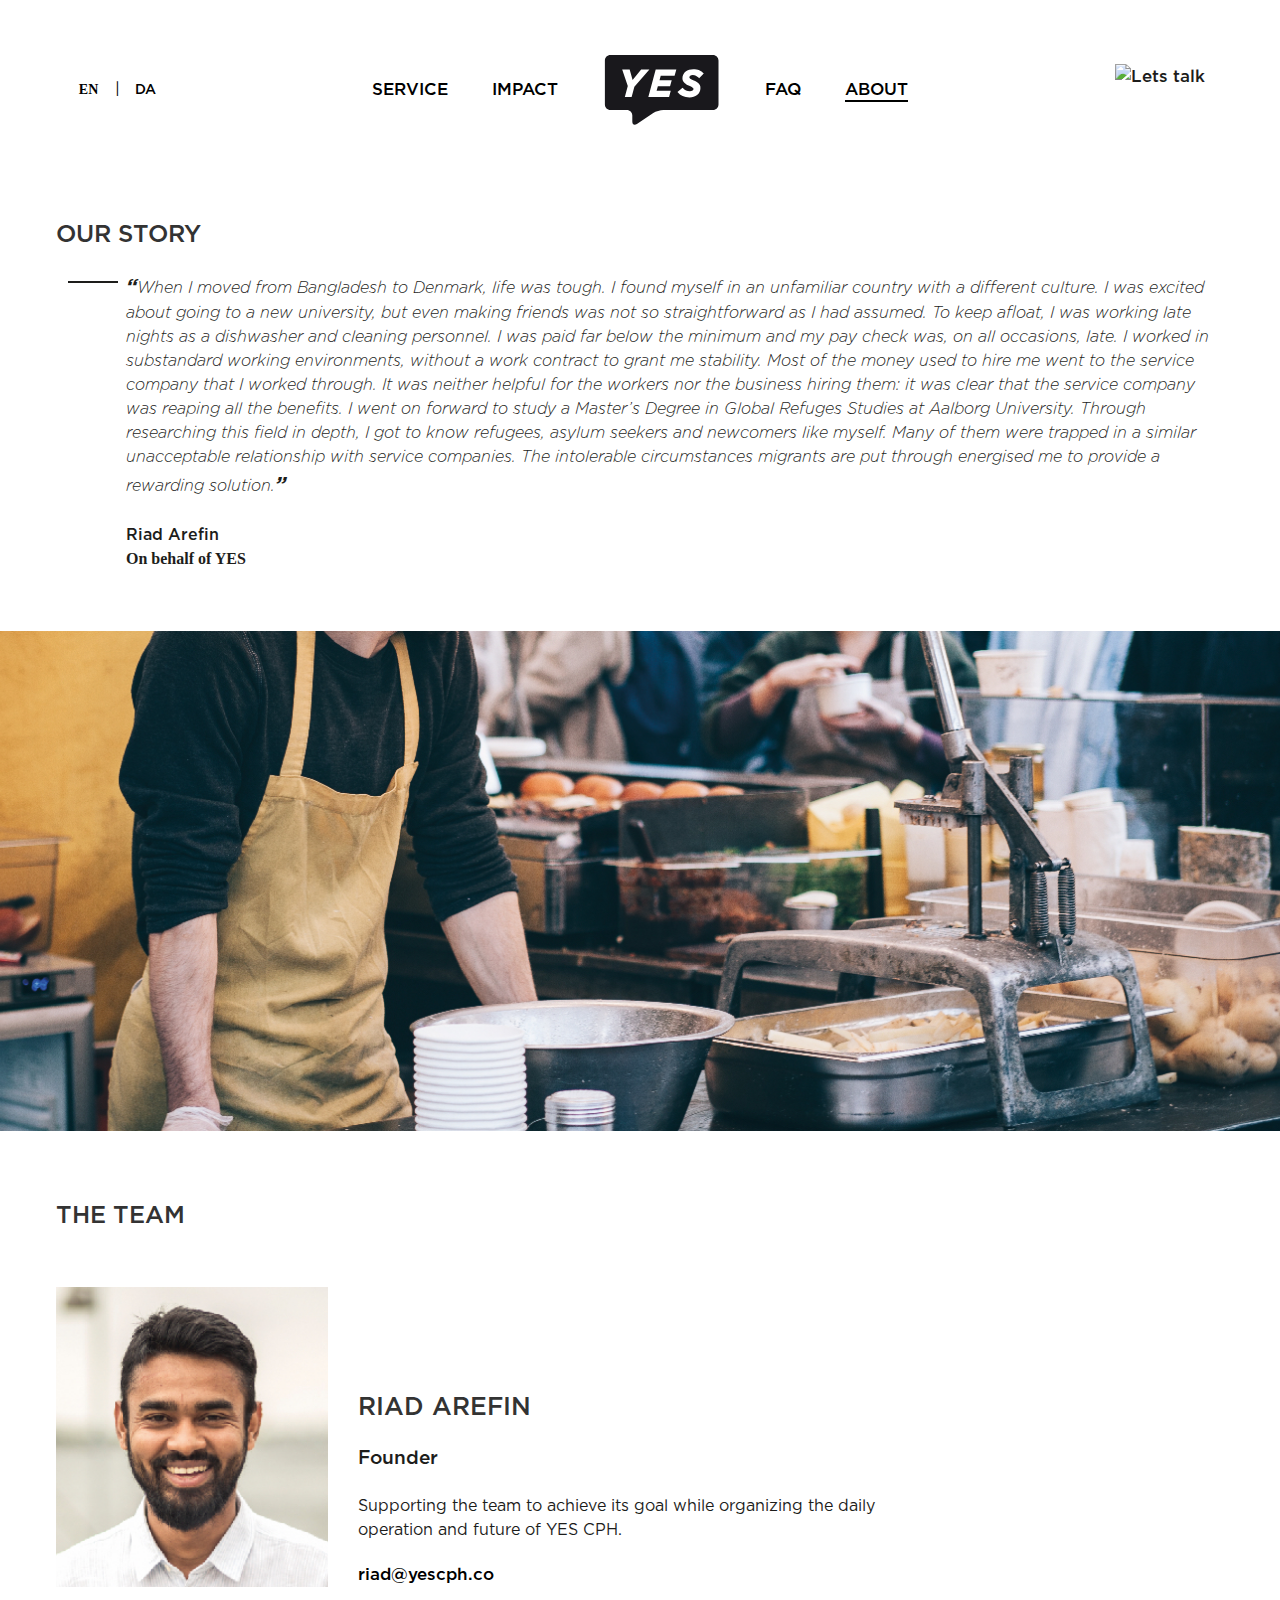
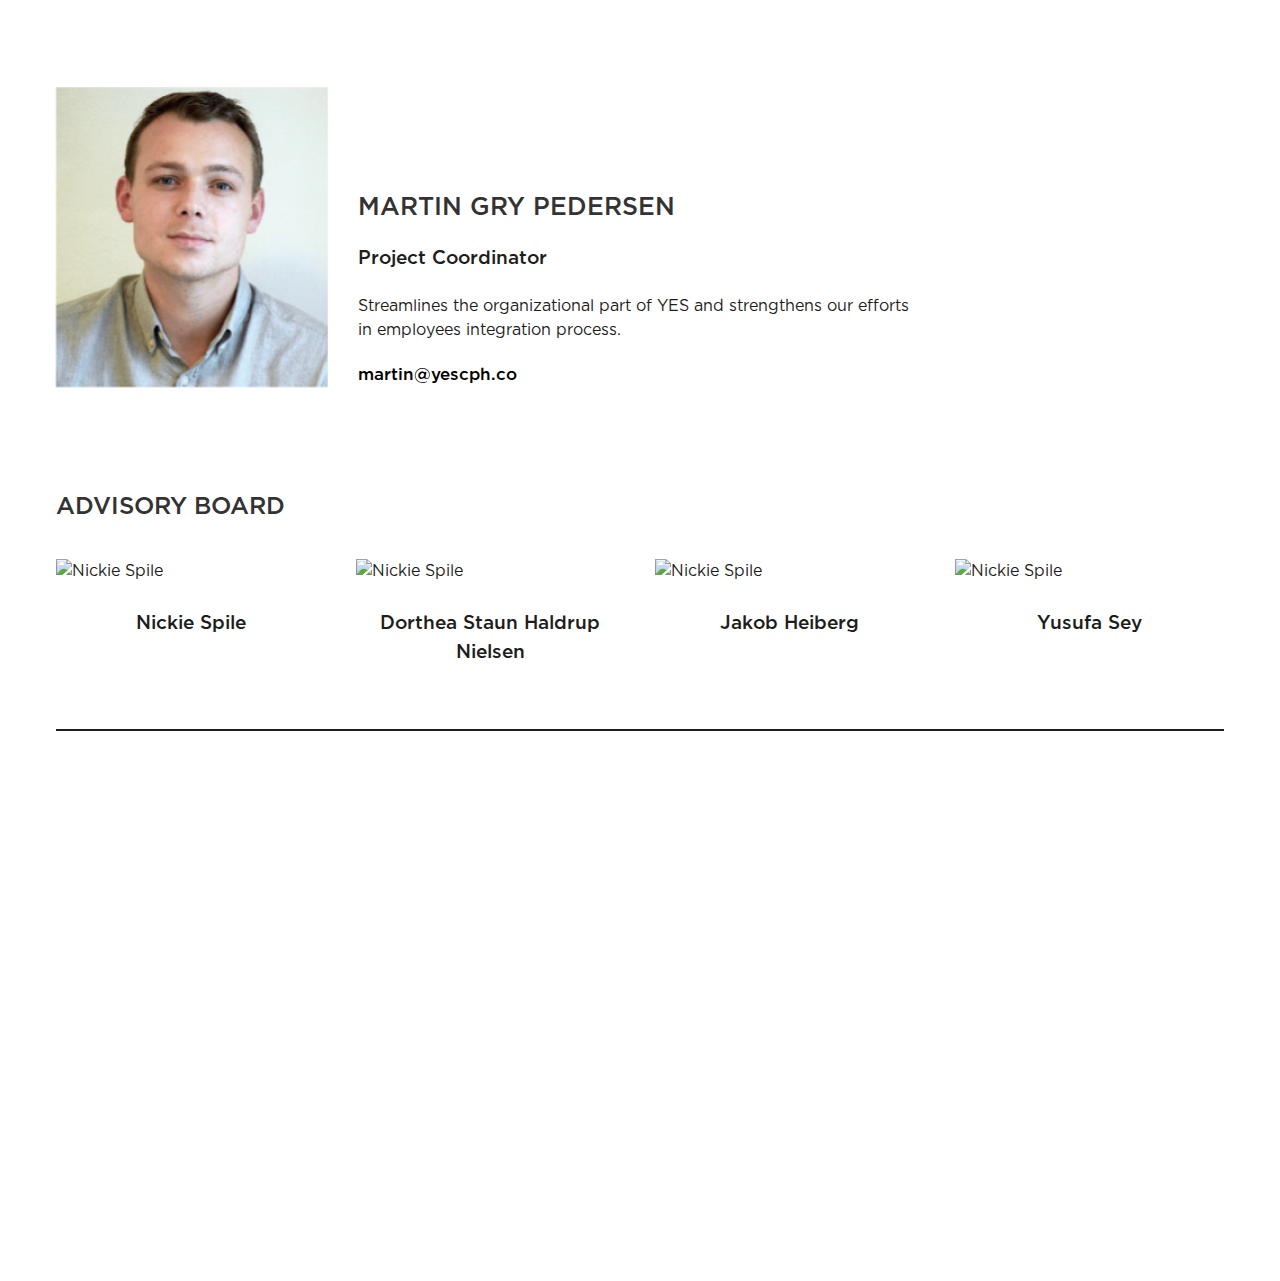
==== commit 65c6e5e5: "update the landing hero section" ====
--- a/about.html
+++ b/about.html
@@ -28,6 +28,12 @@
   <script src="js/uikit.min.js"></script>
   <!-- SLICK SLIDER JS -->
   <script src="js/slick.min.js"></script>
+  <!-- js-cookie plugin  -->
+  <script src="js/js.cookie.js"></script>
+  <!-- jquery-lang plugin  -->
+  <script src="js/jquery-lang.js"></script>
+  <!-- mylanguage -->
+  <script src="js/mylanguage.js"></script>
   <!-- My JS -->
   <script src="js/my.js"></script>
 </head>
@@ -45,7 +51,7 @@
                 <a href="service">Service</a>
               </li>
               <li>
-                <a href="impact">Impact</a>
+                <a href="*_impact" lang="en" data-lang-token="impact_nav">Impact</a>
               </li>
             </ul>
           </div>
@@ -57,10 +63,10 @@
           <div class="uk-navbar-right">
             <ul class="uk-navbar-nav my-navbar-nav uk-hidden">
               <li>
-                <a href="faq">FAQ</a>
+                <a href="*_faq">FAQ</a>
               </li>
               <li class="active">
-                <a href="about">About</a>
+                <a href="about" lang="en" data-lang-token="about_nav">About</a>
               </li>
             </ul>
             <div class="open-menu uk-hidden@s uk-margin-right">
@@ -68,7 +74,17 @@
             </div>
           </div>
           <div class="uk-hidden contact">
-            <a href="contact"><img src="assets/img/icon/lets-talk.svg" alt="Lets talk"></a>
+            <a href="contact"><img src="assets/img/icon/lets-talk.svg" alt="Lets talk" lang="en"></a>
+          </div>
+          <div class="uk-hidden language">
+            <ul class="uk-breadcrumb">
+              <li>
+                <a class="en" lang="en" href="#en" onclick="window.lang.change('en'); return false;">EN</a>
+              </li>
+              <li>
+                <a class="da" lang="en" href="#en" onclick="window.lang.change('da'); return false;">DA</a>
+              </li>
+            </ul>
           </div>
         </div>
       </nav>
@@ -85,10 +101,16 @@
         <nav class="overlay-menu">
           <ul>
             <li><a href="service">Service</a></li>
-            <li><a href="impact">Impact</a></li>
-            <li><a href="faq">FAQ</a></li>
-            <li class="active"><a href="about">About</a></li>
+            <li><a href="*_impact" lang="en" data-lang-token="impact_nav">Impact</a></li>
+            <li><a href="*_faq">FAQ</a></li>
+            <li class="active"><a href="about" lang="en" data-lang-token="about_nav">About</a></li>
             <li><a href="contact">Contact</a></li>
+            <ul class="language">
+              <div class="uk-breadcrumb">
+                <li><a href="#en" onclick="window.lang.change('en'); return false;">EN</a></li>
+                <li><a href="#da" onclick="window.lang.change('da'); return false;">DA</a></li>
+              </div>
+            </ul>
           </ul>
         </nav>
       </div>
@@ -99,20 +121,13 @@
       <div class="story" id="story">
         <div class="my-container">
           <div class="uk-section uk-section-small">
-            <h2>OUR STORY</h2>
+            <h2 lang="en" data-lang-token="title_story">OUR STORY</h2>
             <div class="box">
               <hr class="break-small uk-hidden">
-              <p>“When I moved from Bangladesh to Denmark, life was tough. I found myself in an unfamiliar country with a different culture. I was excited about going to a new university, but even making friends was not so straightforward as I had assumed.
-                To keep afloat, I was working late nights as a dishwasher and cleaning personnel. I was paid far below the minimum and my pay check was, on all occasions, late. I worked in substandard working environments, without a work contract to grant
-                me stability. Most of the money used to hire me went to the service company that I worked through. It was neither helpful for the workers nor the business hiring them: it was clear that the service company was reaping all the benefits.
-                I went on forward to study a Master’s Degree in Global Refuges Studies at Aalborg University. Through researching this field in depth, I got to know refugees, asylum seekers and newcomers like myself. Many of them were trapped in a similar
-                unacceptable relationship with service companies. The intolerable circumstances migrants are put through energised me to provide a rewarding solution.</br>
-                </br>
-                The answer is YES: A socially responsible non-profit service company. We offer more affordable prices for business’ while simultaneously ensuring adequate working environments and fair living wages for newcomers in Denmark. All of this with the added bonus
-                of being socially responsible through charity donations used in educating children in third world countries.”</br>
-                </br>
-                <strong>Riad Arefin</strong></br>
-                On behalf of YES
+              <p class="uk-margin-remove-bottom pre" lang="en" data-lang-token="text_story"><b>“</b>When I moved from Bangladesh to Denmark, life was tough. I found myself in an unfamiliar country with a different culture. I was excited about going to a new university, but even making friends was not so straightforward as I had assumed. To keep afloat, I was working late nights as a dishwasher and cleaning personnel. I was paid far below the minimum and my pay check was, on all occasions, late. I worked in substandard working environments, without a work contract to grant me stability. Most of the money used to hire me went to the service company that I worked through. It was neither helpful for the workers nor the business hiring them: it was clear that the service company was reaping all the benefits. I went on forward to study a Master’s Degree in Global Refuges Studies at Aalborg University. Through researching this field in depth, I got to know refugees, asylum seekers and newcomers like myself. Many of them were trapped in a similar unacceptable relationship with service companies. The intolerable circumstances migrants are put through energised me to provide a rewarding solution.<b>”</b></p>
+              <p class="uk-margin-remove-top pre">
+              <strong>Riad Arefin</strong>
+              <span lang="en" data-lang-token="story_signature">On behalf of YES</span>
               </p>
             </div>
           </div>
@@ -121,13 +136,13 @@
       <!-- ENTREPRENEURS SECTION -->
       <div class="entrepreneurs" id="entrepreneurs">
         <div class="my-container large">
-          <div class="uk-section uk-section-media uk-background-cover cover blend">
+          <div class="uk-section uk-section-media uk-background-cover cover">
             <div class="my-container">
-              <h2>BTW YES means</h2>
+              <!-- <h2 lang="en" data-lang-token="title_entrepreneurs">BTW YES means</h2>
               <div class="box">
                 <hr class="break-large">
-                <p>Young Entrepreneurs for Society</p>
-              </div>
+                <p lang="en" data-lang-token="text_entrepreneurs">Young Entrepreneurs for Society</p>
+              </div> -->
             </div>
           </div>
         </div>
@@ -136,89 +151,153 @@
       <div class="members" id="members">
         <div class="my-container">
           <div class="uk-section uk-section-medium uk-padding-remove-bottom team">
-            <h2>THE TEAM</h2>
+            <h2 lang="en" data-lang-token="title_members">THE TEAM</h2>
             <div class="uk-grid-medium uk-child-width-auto member" uk-grid>
               <div class="uk-inline">
-                <div class="uk-cover-container portrait">
-                  <img class="portrait" src="assets/img/members/riad-pic.jpg" alt="Riad Arefin" uk-cover>
+                <div class="portrait">
+                  <img src="assets/img/members/riad-pic.jpg" alt="Riad Arefin" class="img-fit">
                 </div>
                 <img class="uk-position-top-right tag" src="assets/img/members/bubble-riad.svg" alt="Riad Arefin Tag">
               </div>
               <div class="uk-width-1-2@s uk-flex uk-flex-bottom info">
                 <div>
                   <h3>Riad Arefin</h3>
-                  <em>Founder</em>
-                  <p>Supporting the team to achieve its goal while organizing the daily operation and future of YES CPH.</p>
+                  <em lang="en" data-lang-token="riad_position">Founder</em>
+                  <p lang="en" data-lang-token="riad_bio">Supporting the team to achieve its goal while organizing the daily operation and future of YES CPH.</p>
                   <a class="my-button-text" href="mailto:riad@yescph.co">riad@yescph.co</a>
                 </div>
               </div>
             </div>
             <div class="uk-grid-medium uk-child-width-auto member" uk-grid>
               <div class="uk-inline">
-                <div class="uk-cover-container portrait">
-                  <img src="assets/img/members/martin-pic.jpg" alt="Martin Gry Pedersen" uk-cover>
+                <div class="portrait">
+                  <img src="assets/img/members/martin-pic.jpg" alt="Martin Gry Pedersen" class="img-fit">
                 </div>
                 <img class="uk-position-top-right tag" src="assets/img/members/bubble-martin.svg" alt="Martin Gry Pedersen Tag">
               </div>
               <div class="uk-width-1-2@s uk-flex uk-flex-bottom info">
                 <div>
                   <h3>Martin Gry Pedersen</h3>
-                  <em>Project Coordinator</em>
-                  <p>Streamlines the organizational part of YES and strengthens our efforts in employees integration process.</p>
+                  <em lang="en" data-lang-token="martin_position">Project Coordinator</em>
+                  <p lang="en" data-lang-token="martin_bio">Streamlines the organizational part of YES and strengthens our efforts in employees integration process.</p>
                   <a class="my-button-text" href="mailto:martin@yescph.co">martin@yescph.co</a>
                 </div>
               </div>
             </div>
-            <div class="uk-grid-medium uk-child-width-auto member" uk-grid>
-              <div class="uk-inline">
-                <div class="uk-cover-container portrait">
-                  <img src="assets/img/members/anna-pic.jpg" alt="Anna Fay Hermanson" uk-cover>
-                </div>
-                <img class="uk-position-top-right tag" src="assets/img/members/bubble-anna.svg" alt="Anna Fay Hermanson Tag">
-              </div>
-              <div class="uk-width-1-2@s uk-flex uk-flex-bottom info">
-                <div>
-                  <h3>Anna Fay Hermanson</h3>
-                  <em>Community Coordinator</em>
-                  <p>Building partnerships and community relations with a focus on strategic development.</p>
-                  <a class="my-button-text" href="mailto:anna@yescph.co">anna@yescph.co</a>
-                </div>
-              </div>
-            </div>
-          </div>
-          <!-- <div class="uk-section uk-section-medium uk-padding-remove-bottom board">
-            <h2>BOARD MEMBERS</h2>
-            <div class="uk-grid-medium uk-child-width-auto member" uk-grid>
-              <div class="uk-inline">
-                <div class="uk-cover-container portrait">
-                  <img src="assets/img/members/martin-pic.jpg" alt="Martin Gry Pedersen" uk-cover>
-                </div>
-              </div>
-              <div class="uk-width-1-2@s uk-flex uk-flex-bottom info">
-                <div>
-                  <h3>Martin Gry Pedersen</h3>
-                  <em>Integration Coordinator</em>
-                  <p>Streamlines the organizational part of YES and strengthens our efforts in employees integration process.</p>
-                  <a class="my-button-text" href="mailto:martin@yescph.com">martin@yescph.com</a>
-                </div>
-              </div>
-            </div>
-            <div class="uk-grid-medium uk-child-width-auto member" uk-grid>
-              <div class="uk-inline">
-                <div class="uk-cover-container portrait">
-                  <img src="assets/img/members/stig-pic.jpg" alt="Stig Østergaard Nielsen" uk-cover>
-                </div>
-              </div>
-              <div class="uk-width-1-2@s uk-flex uk-flex-bottom info">
-                <div>
-                  <h3>Stig Østergaard Nielsen</h3>
-                  <em>Creative Content Developer</em>
-                  <p>Expressing the visions and methods of YES in an e ort to create understanding and awareness.</p>
-                  <a class="my-button-text" href="mailto:stig@yescph.com">stig@yescph.com</a>
-                </div>
-              </div>
-            </div>
-          </div> -->
+          </div>
+          <div class="uk-section uk-section-medium uk-padding-remove-bottom board">
+            <h2>Advisory Board</h2>
+            <div class="uk-grid-medium uk-child-width-1-4" uk-grid>
+              <div class="member">
+                <figure>
+                  <div class="portrait">
+                    <img src="assets/img/members/advisory/nickie-spile.png" alt="Nickie Spile" class="img-fit">
+                  </div>
+                	<figcaption>
+                		<em>Nickie Spile</em>
+                	</figcaption>
+                	<div class="icons">
+                    <div class="icon">
+                      <a href="https://www.linkedin.com/company-beta/18214522" target="_blank">
+                        <img src="assets/img/icon/linkedin.svg" alt="linkedin link">
+                      </a>
+                    </div>
+                    <div class="icon">
+                      <a href="https://www.linkedin.com/company-beta/18214522" target="_blank">
+                        <img src="assets/img/icon/twitter.svg" alt="twitter link">
+                      </a>
+                    </div>
+                    <div class="icon">
+                      <a href="https://www.linkedin.com/company-beta/18214522" target="_blank">
+                        <img src="assets/img/icon/instagram.svg" alt="instagram link">
+                      </a>
+                    </div>
+                	</div>
+                </figure>
+              </div>
+              <div class="member">
+                <figure>
+                  <div class="portrait">
+                    <img src="assets/img/members/advisory/dorthea.jpg" alt="Nickie Spile" class="img-fit">
+                  </div>
+                	<figcaption>
+                		<em>Dorthea Staun Haldrup Nielsen</em>
+                	</figcaption>
+                	<div class="icons">
+                    <div class="icon">
+                      <a href="https://www.linkedin.com/company-beta/18214522" target="_blank">
+                        <img src="assets/img/icon/linkedin.svg" alt="linkedin link">
+                      </a>
+                    </div>
+                    <div class="icon">
+                      <a href="https://www.linkedin.com/company-beta/18214522" target="_blank">
+                        <img src="assets/img/icon/twitter.svg" alt="twitter link">
+                      </a>
+                    </div>
+                    <div class="icon">
+                      <a href="https://www.linkedin.com/company-beta/18214522" target="_blank">
+                        <img src="assets/img/icon/instagram.svg" alt="instagram link">
+                      </a>
+                    </div>
+                	</div>
+                </figure>
+              </div>
+              <div class="member">
+                <figure>
+                  <div class="portrait">
+                    <img src="assets/img/members/advisory/jakob-heiberg.jpg" alt="Nickie Spile" class="img-fit">
+                  </div>
+                	<figcaption>
+                		<em>Jakob Heiberg</em>
+                	</figcaption>
+                	<div class="icons">
+                    <div class="icon">
+                      <a href="https://www.linkedin.com/company-beta/18214522" target="_blank">
+                        <img src="assets/img/icon/linkedin.svg" alt="linkedin link">
+                      </a>
+                    </div>
+                    <div class="icon">
+                      <a href="https://www.linkedin.com/company-beta/18214522" target="_blank">
+                        <img src="assets/img/icon/twitter.svg" alt="twitter link">
+                      </a>
+                    </div>
+                    <div class="icon">
+                      <a href="https://www.linkedin.com/company-beta/18214522" target="_blank">
+                        <img src="assets/img/icon/instagram.svg" alt="instagram link">
+                      </a>
+                    </div>
+                	</div>
+                </figure>
+              </div>
+              <div class="member">
+                <figure>
+                  <div class="portrait">
+                    <img src="assets/img/members/advisory/yusufa-sey.png" alt="Nickie Spile" class="img-fit">
+                  </div>
+                	<figcaption>
+                		<em>Yusufa Sey</em>
+                	</figcaption>
+                	<div class="icons">
+                    <div class="icon">
+                      <a href="https://www.linkedin.com/company-beta/18214522" target="_blank">
+                        <img src="assets/img/icon/linkedin.svg" alt="linkedin link">
+                      </a>
+                    </div>
+                    <div class="icon">
+                      <a href="https://www.linkedin.com/company-beta/18214522" target="_blank">
+                        <img src="assets/img/icon/twitter.svg" alt="twitter link">
+                      </a>
+                    </div>
+                    <div class="icon">
+                      <a href="https://www.linkedin.com/company-beta/18214522" target="_blank">
+                        <img src="assets/img/icon/instagram.svg" alt="instagram link">
+                      </a>
+                    </div>
+                	</div>
+                </figure>
+              </div>
+            </div>
+          </div>
           <hr class="uk-panel-divider">
         </div>
       </div>
@@ -226,9 +305,9 @@
     <!-- FOOTER SECTION -->
     <div class="footer-spacer"></div>
     <div class="footer" id="footer">
-      <a class="footer-link" href="service"></a>
+      <a class="footer-link" href="contact"></a>
       <div class="footer-content">
-        <h2>LEARN ABOUT OUR <span><img src="assets/img/icon/service.svg" alt="service"></span></h2>
+        <h2 class="uk-display-inline" lang="en" data-lang-token="we_are_ready">WE ARE READY! </h2><span><img class="uk-display-inline" lang="en" src="assets/img/icon/lets-talk.svg" alt="Lets talk"></span>
       </div>
       <div class="footer-secondary">
         <div class="uk-grid uk-grid-collapse uk-child-width-1-1@s uk-child-width-auto@m my-container">
@@ -240,22 +319,22 @@
             <li>©2016 YES</li>
           </ul>
           <ul class="uk-flex uk-flex-center uk-flex-bottom uk-list social">
-            <li class="first">
+            <li class="item">
               <a href="https://www.facebook.com/yescphco/" target="_blank">
                 <img src="assets/img/icon/facebook.svg" alt="facebook link">
               </a>
             </li>
-            <li>
-              <a href="https://www.instagram.com/yescph/" target="_blank">
+            <li class="item">
+              <a href="https://www.instagram.com/yescphco/" target="_blank">
                 <img src="assets/img/icon/instagram.svg" alt="instagram link">
               </a>
             </li>
-            <li>
+            <li class="item">
               <a href="https://www.linkedin.com/company-beta/18214522" target="_blank">
                 <img src="assets/img/icon/linkedin.svg" alt="linkedin link">
               </a>
             </li>
-            <!-- <li>
+            <!-- <li class="item">
               <a href="#">
                 <img src="assets/img/icon/twitter.svg" alt="twitter link">
               </a>
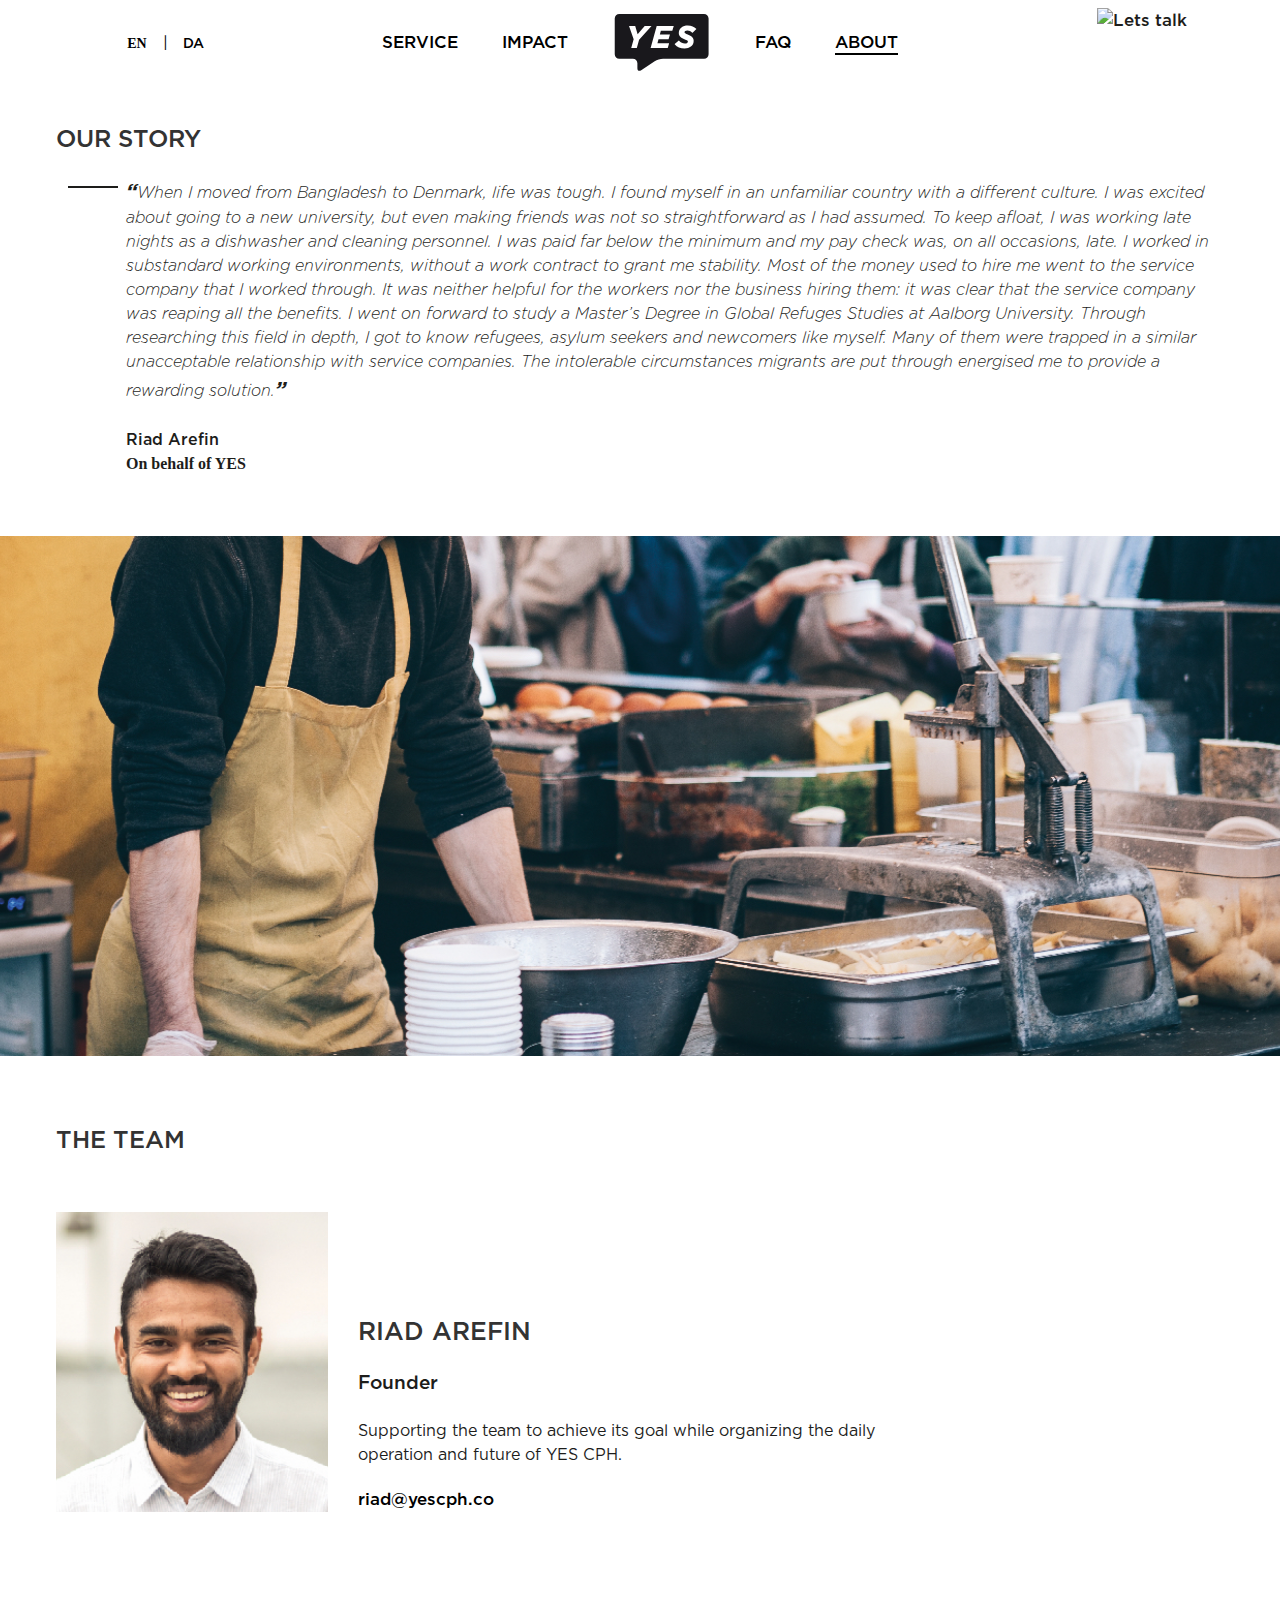
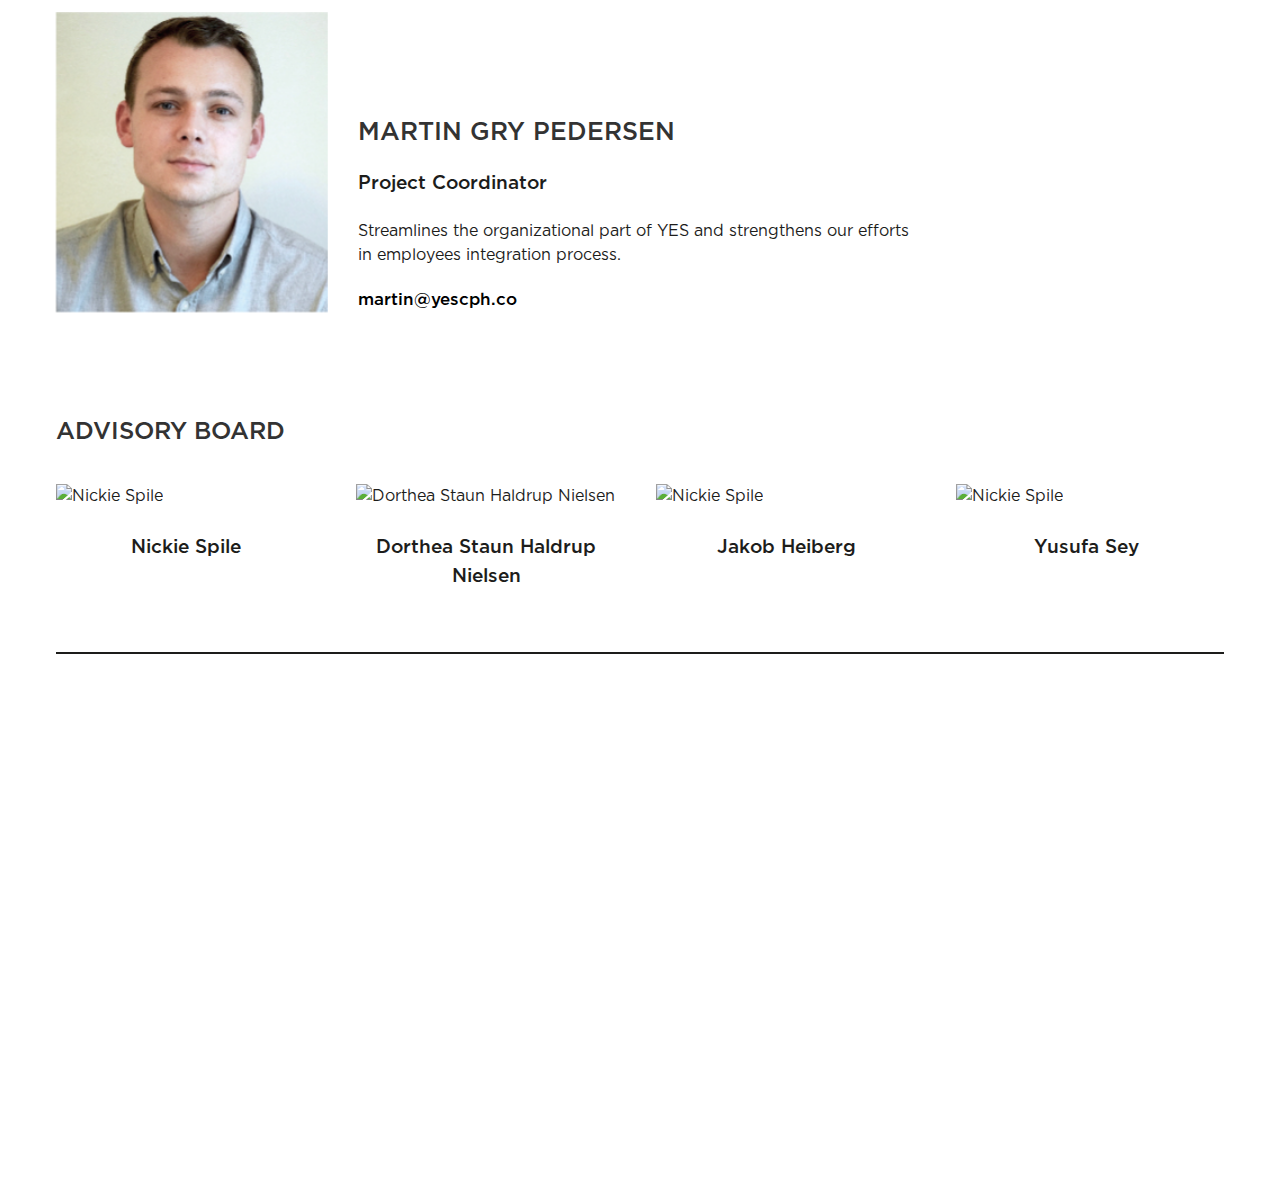
==== commit 0cabb95b: "update the responsive design for about page and landing page hero section and menue" ====
--- a/about.html
+++ b/about.html
@@ -134,7 +134,7 @@
         </div>
       </div>
       <!-- ENTREPRENEURS SECTION -->
-      <div class="entrepreneurs" id="entrepreneurs">
+      <div class="uk-hidden entrepreneurs" id="entrepreneurs">
         <div class="my-container large">
           <div class="uk-section uk-section-media uk-background-cover cover">
             <div class="my-container">
@@ -187,7 +187,7 @@
           </div>
           <div class="uk-section uk-section-medium uk-padding-remove-bottom board">
             <h2>Advisory Board</h2>
-            <div class="uk-grid-medium uk-child-width-1-4" uk-grid>
+            <div class="uk-grid uk-child-width-2-4@l uk-child-width-1-4@xl uk-grid-match" uk-grid>
               <div class="member">
                 <figure>
                   <div class="portrait">
@@ -218,7 +218,7 @@
               <div class="member">
                 <figure>
                   <div class="portrait">
-                    <img src="assets/img/members/advisory/dorthea.jpg" alt="Nickie Spile" class="img-fit">
+                    <img src="assets/img/members/advisory/dorthea.jpg" alt="Dorthea Staun Haldrup Nielsen" class="img-fit">
                   </div>
                 	<figcaption>
                 		<em>Dorthea Staun Haldrup Nielsen</em>
--- a/css/my.css
+++ b/css/my.css
@@ -7,7 +7,7 @@
 *,::after,::before{box-sizing:border-box;-moz-box-sizing:border-box;-webkit-box-sizing:border-box;}
 body{font-size:.75em;margin:0;font-family:"Gotham", Georgia, serif;color:#1D1D1B;}
 h1, h2, h3{font-family:'Gotham';text-transform:uppercase}
-h1{font-style:normal;font-weight:bold;font-size:3.563em;line-height:1.2}
+h1{font-style:normal;font-weight:400;font-size:1.9rem;line-height:1.2}
 h2{font-size:1.500em;font-style:normal;font-weight:500}
 h3{font-size: 1.375rem;font-style:normal;font-weight:500;}
 p{font-size:1em;font-weight:normal;font-style:normal;line-height:1.5;}
@@ -103,7 +103,7 @@
 100%{opacity:1;right:0;}
 }
 .open-menu, .close-menu{cursor:pointer;}
-.hero .cover{height:calc(100vh);background-color:#202020;}
+.hero .cover{height:calc(100vh)}
 .hero .label {height:100%;position:relative;margin:15px;display:inline-block;padding:15px 1em;}
 .hero .label h3{text-align:center;}
 
@@ -112,9 +112,10 @@
   top: 0;
   bottom: 0;
   left: 0;
-  width: 65vw;
+  width: 100vw;
   min-height: 100%;
   height: auto;
+  display: none;
 }
 .hero .left-panel:before{
   position: absolute;
@@ -136,13 +137,11 @@
   top: 0;
   bottom: 0;
   right: 0;
-  width: 35vw;
+  width: 100vw;
   min-height: 100%;
   height: auto;
   text-align: center;
-  padding: 47px 70px 40px;
-  background: -webkit-linear-gradient(135deg,rgba(255, 255, 255,1),rgba(229, 229, 229,1));
-  background-image: linear-gradient(135deg,rgba(255, 255, 255,1),rgba(229, 229, 229,1));
+  padding: 15px 55px;
 }
 
 .hero .right-panel .media{
@@ -152,7 +151,7 @@
   width:500px;
 }
 
-.hero .right-panel .social .item{position:relative;margin:0 5px;border:1px solid #202020}
+.hero .right-panel .social .item{position:relative;margin:0 5px;/* border:1px solid #202020 */}
 .need-to-know{background-color:#F7F7F7;}
 
 .operations{background-color:#F7F7F7;}
@@ -356,16 +355,12 @@
 .slick-prev::before{content:url(../assets/img/icon/previous.png);}
 .slick-prev::before, .slick-next::before{font-size:2rem;color:#1d1d1b;-webkit-font-smoothing:antialiased;-moz-osx-font-smoothing:grayscale;}
 .partners{background-color:#F7F7F7;}
-.partners img{width:120px;}
+.partners img{width:90px;}
 .partners img,.social-support .logo img{-webkit-transition: all .3s ease-in-out;filter: gray;-webkit-filter: grayscale(1);}
 .partners img:hover,.social-support .logo img:hover{filter: none;-webkit-filter: grayscale(0);}
 .sticker p, .sticker h2, .sticker .my-button, .sticker hr, .entrepreneurs hr, .entrepreneurs h2, .entrepreneurs p, .entrepreneurs a.my-button{color:#fff;border-color:#fff;}
 .sticker .cover{background-color:#202020;height:505px;}
 .sticker .my-button{bottom:0;float:none;}
-.entrepreneurs .cover{background-color:#202020;}
-.entrepreneurs .box{margin-left:70px;}
-.entrepreneurs .cover .my-container{height:100%;}
-.entrepreneurs p{font-style:italic;font-weight:bold;font-size:2.625em;}
 .steps
 .steps .cover-1, .steps .cover-2, .steps .cover-3{height:355px;}
 .steps .cover-1{background-image:url(../assets/img/decent-work.png);}
@@ -488,6 +483,9 @@
   transform: translate(0, 35px);
   opacity: 0;
 }
+.members .board .member {
+  width: 300px;
+}
 .members .board .member figure .portrait img{
   width: 100%;
   height: 300px;
@@ -522,3 +520,45 @@
 }
 .members .board .member figure:hover .icons .icon:nth-child(3) {
   -webkit-transition-delay: 0
+}
+
+
+
+
+.price-check{
+  background:#f7f7f7;
+  padding: 25px;
+  width: 350px
+}
+.price-check label:first-child{
+  margin-bottom: 15px;
+}
+.price-check input{
+    margin-right: 10%;
+}
+.price-check input,.price-check button {
+    border: 2px solid #1d1d1b;
+    margin-top: 5px;
+    margin-bottom: 5px;
+}
+
+
+.text-change{
+  text-align: left;
+  margin: 300px auto;
+  width: 328px;
+}
+.text-change h1{
+  margin: 0;
+}
+.text-change h1.dynamic{
+  position: absolute;
+  margin: 0;
+  text-align: center;
+  width: 182px;
+  font-weight: 500;
+  line-height: 1;
+}
+.text-change h1.static::before{
+  content: "__________ ";
+}
--- a/css/media.css
+++ b/css/media.css
@@ -1,28 +1,22 @@
 @media (max-width:360px){body{font-size:.65em;}
-body .important{font-size:2.6em;}
+body .important{font-size:1.8em;}
 .overlay ul li{margin-bottom:5px;}
 }
 @media (min-width:640px){body{font-size:.9em;}
 .uk-hidden{display:inherit !important;}
 body .heading{font-size:1em;}
-body .important{font-size:3em;}
+body .important{font-size:2em;font-weight:500;line-height:1.6}
 .my-container{padding:0 19px;}
 .nav-secondary li a{font-size:3.1em;}
 .nav-secondary li:not(.uk-active) a::after{border-width:4px;}
 .logo{padding:inherit;}
-.logo img{width:115px;}
-.my-navbar .contact{position:absolute;top:5%;right:-5%;}
-.my-navbar .language{position:absolute;top:5%;left:-5%;}
-.home .my-navbar .language{display:none!important}
-.home .my-navbar .contact{display:none!important}
-.home .hero .cover .language{display:inherit!important}
-.home .hero .cover .contact{width:120px;}
-.my-navbar .contact img{width:80px;}
-.my-navbar .uk-navbar-center:only-child{position:relative;margin-left:auto;}
+.my-navbar .contact.uk-hidden{display:none !important;}
+.my-navbar .language{position:absolute;top:25%;left:-20%;}
+.my-navbar .my-container {margin-right: inherit;}
+.my-navbar .uk-navbar-center:only-child{position:relative;margin-left: auto;}
 .my-navbar .uk-navbar-right{position:unset;top:0;-ms-transform:translateY(0);-webkit-transform:translateY(0);-moz-transform:translateY(0);-o-transform:translateY(0);transform:translateY(0);}
-.my-navbar{height:180px;}
 .my-navbar.uk-active{position:fixed !important;height:80px;background-color:#fff;border-bottom:2px solid #1d1d1b;}
-.my-navbar.uk-active .logo img{width:95px;}
+.my-navbar.uk-active .logo img{width:85px;}
 body .hero{font-size:1em;}
 .home .language ul li a{color:#000!important}
 .home .my-navbar.uk-active .language ul li a{color:#000!important}
@@ -35,7 +29,7 @@
 .home .my-navbar .logo.light{display:none}
 .home .my-navbar .logo.dark{display:inherit}
 .home .my-navbar{z-index:10;background-color:#fff;}
-.hero .cover{height:calc(100vh - 95px);margin-top:95px;background-color:transparent;}
+.hero .cover{height: calc(100vh - 85px);margin-top: 85px;background-color:transparent;}
 .hero .right-panel .media img{width:500px;}
 .box{margin-left:70px;}
 .chart.bar p{left:-15px;}
@@ -49,25 +43,33 @@
 .fee ol{padding:0;}
 .sticker .cover{background-image:url(../assets/img/sticker.jpg);background-color:inherit;}
 .entrepreneurs .cover{background-image:url(../assets/img/entrepreneurs.jpg);background-color:inherit;}
-.entrepreneurs .cover .my-container{height:360px;}
+.entrepreneurs .cover .my-container{height:380px;}
 .contact .error-container{padding:30px;}
 .contact input#submit{float:right;}
+}
+@media (min-width:830px){body{font-size:1em;}
+.my-navbar .contact.uk-hidden{display:inherit !important;}
+.my-navbar .contact img{width:120px;}
+.my-navbar .contact{position:absolute;top:15%;right:-25%;}
+.my-navbar .language{position:absolute;top:26%;left:-23%;}
+.my-navbar .my-container {margin-right: auto;}
 }
 @media (min-width:960px){body{font-size:1em;}
 .nav-secondary li a{font-size:3.563em;}
 .nav-secondary li:not(.uk-active) a::after{border-width:5px;}
-.my-navbar .language{position:absolute;top:37%;left:-23%;}
-.home .my-navbar .language{position:absolute;top:25%;left:-23%;}
-.my-navbar .contact{position:absolute;top:38%;right:-23%;}
-.home .hero .cover .language{display:none!important}
-.home .hero .cover .contact{display:none!important}
-.home .my-navbar .language{display:inherit!important}
-.home .my-navbar .contact{display:inherit!important}
-.home .my-navbar .contact{position:absolute;top:30%;right:-23%;}
-.my-navbar .contact img{width:120px;}
+.my-navbar .contact img{width:140px;}
+.my-navbar .contact{position:absolute;top:8%;right:-26%;}
+.my-navbar .language{position:absolute;top:25%;left:-26%;}
 .my-navbar-nav>li{padding:0 22px;}
 .my-container{padding:0 24px;}
 .hero .right-panel .media img{width:300px;}
+.hero .right-panel{
+  width: 50vw;
+}
+.hero .left-panel{
+  width: 50vw;
+  display:inherit;
+}
 .slick-next{right:-25px;}
 .slick-prev{left:-30px;}
 .footer ul.social{margin:0;display:block;}
@@ -92,8 +94,6 @@
 .process-line .item:nth-child(2n+1) .item-container hr{float:right;margin-right:-67px;width:60px;}
 .process-line .item:nth-last-child(-n+2){display:inherit;}
 .process-line .item:nth-last-child(-n+2) .item-container, .process-line .item:nth-last-child(-n+2) .item-container hr{margin-top:0;margin-bottom:0;}
-.process-line .item:nth-last-child(2) .item-container{height:300px;}
-.process-line .item:nth-last-child(2) .item-container hr{position:relative;top:100%;}
 .steps .item:nth-child(3n+1){margin-bottom:-40px;}
 .steps .item:nth-child(1){-webkit-align-items:flex-start;align-items:flex-start;}
 .steps .item:nth-child(2n+2) .item-container{margin-left:-10%;margin-right:12%;}
@@ -103,11 +103,14 @@
 .steps .item .legend .half{display:unset;}
 }
 @media (min-width:1200px){
-.my-navbar .contact{position:absolute;top:35%;right:-40%;}
-.my-navbar .language{position:absolute;top:37%;left:-40%;}
-.home .my-navbar .language{position:absolute;top:25%;left:-35%;}
-.home .my-navbar .contact{position:absolute;top: 25%;right:-40%;}
-.my-navbar .contact img{width:150px;}
+  .hero .right-panel{
+    width: 35vw;
+  }
+  .hero .left-panel{
+    width: 65vw;
+  }
+.my-navbar .contact{position:absolute;top:8%;right: -40%;}
+.my-navbar .language{position:absolute;top:25%;left:-35%;}
 .my-container.left{padding-left:190px;}
 .footer{font-size:1.02em;}
 .footer .footer-secondary{padding:0 30px;}
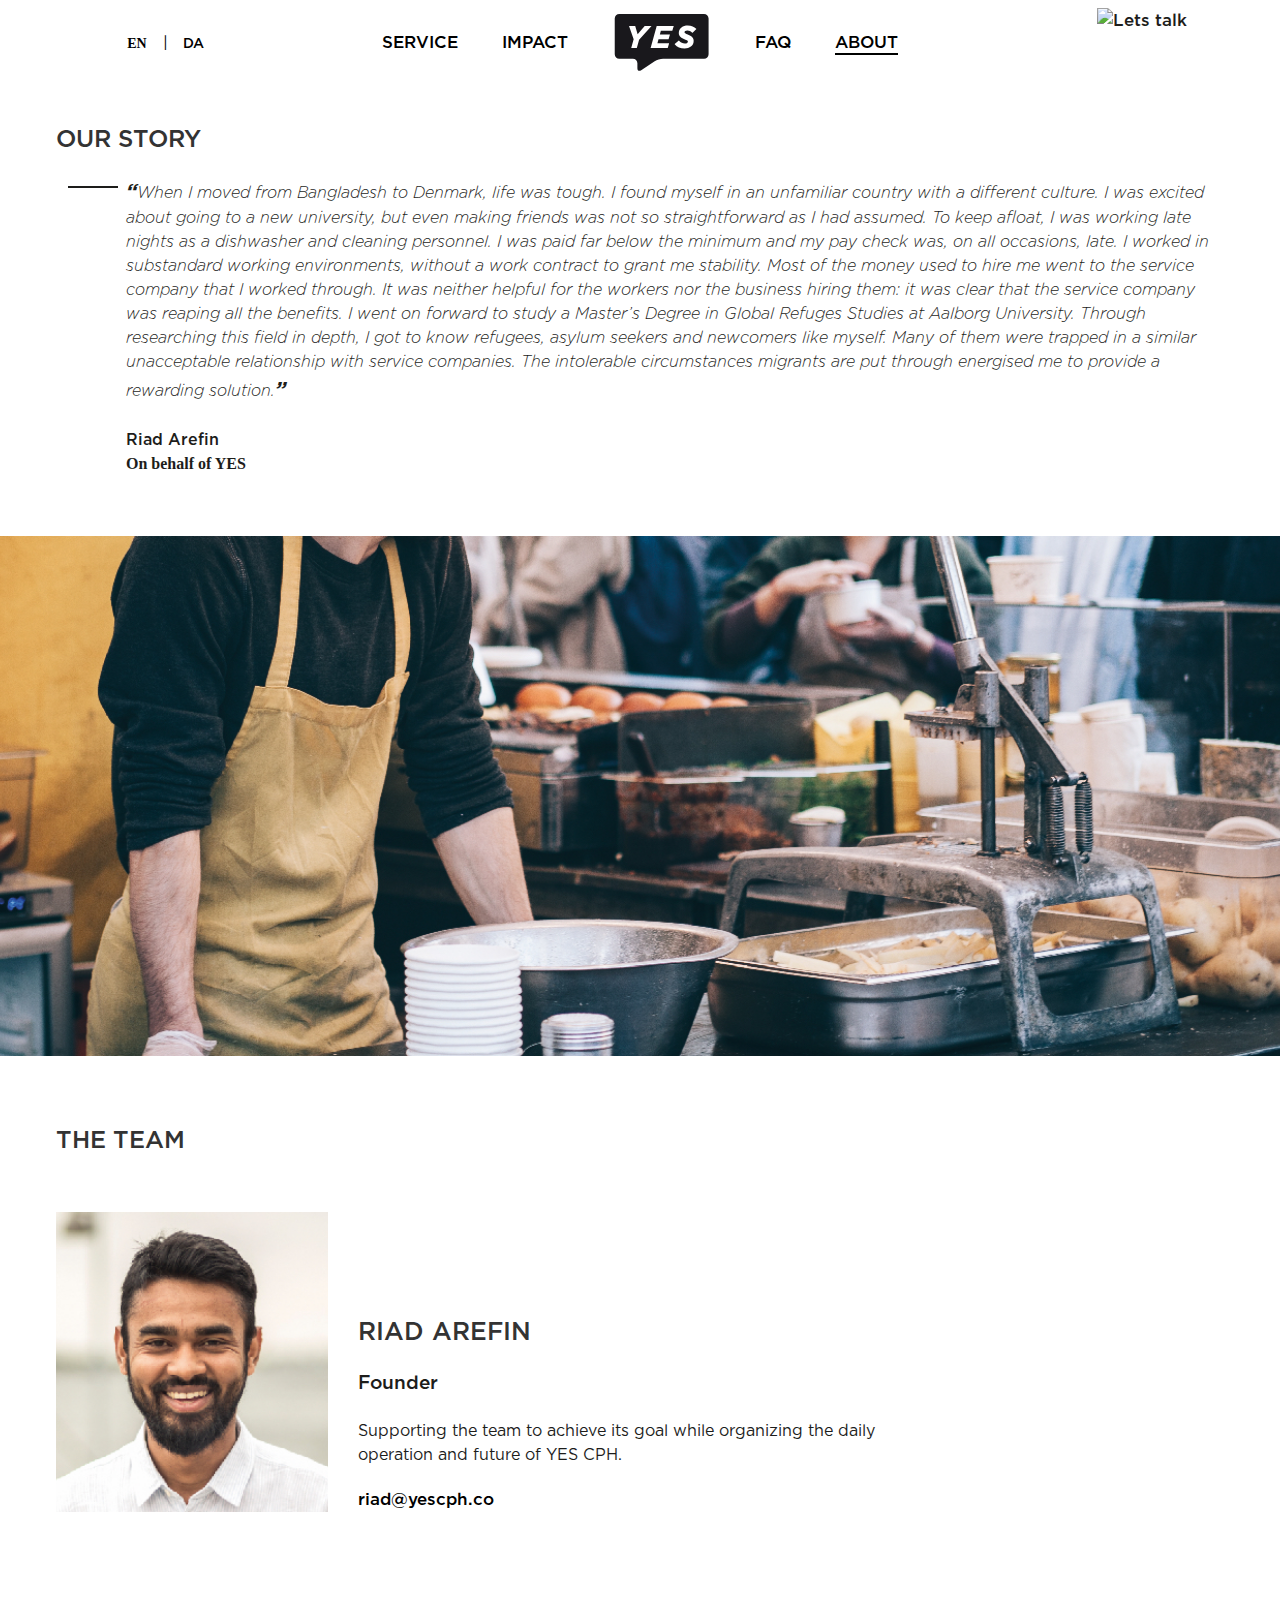
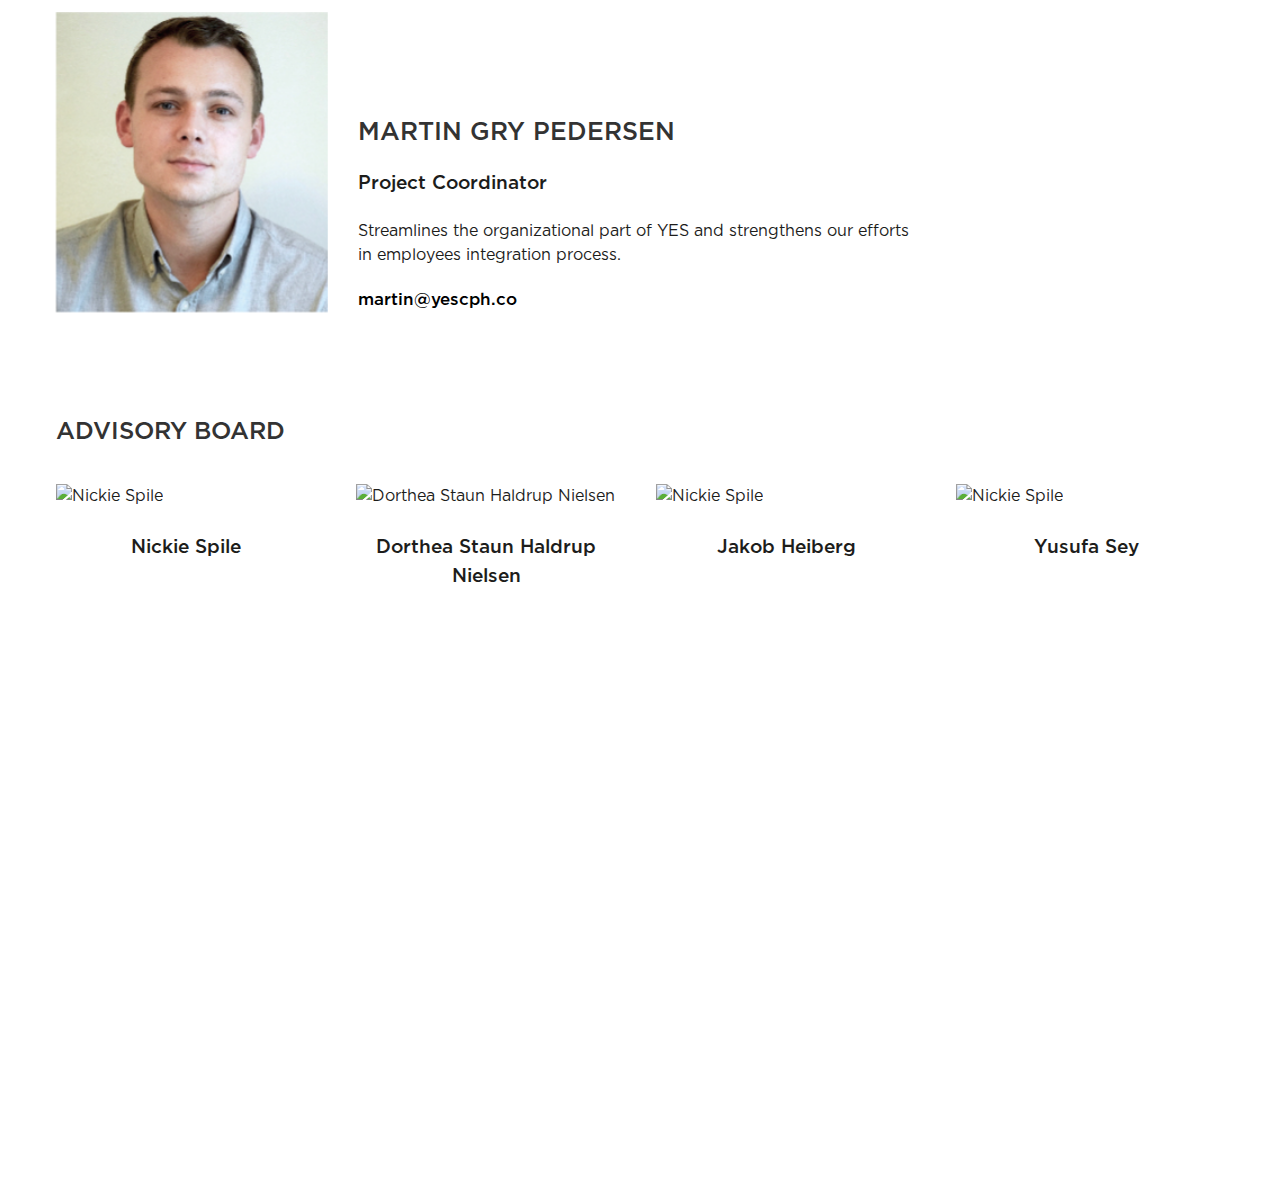
==== commit 09e10bb6: "added the laoding screen" ====
--- a/about.html
+++ b/about.html
@@ -22,23 +22,10 @@
   <link rel="stylesheet" href="css/my.css" />
   <!-- MEDIA CSS -->
   <link rel="stylesheet" href="css/media.css" />
-  <!-- jQuery is required -->
-  <script src="js/jquery-3.2.1.min.js"></script>
-  <!-- UIkit JS -->
-  <script src="js/uikit.min.js"></script>
-  <!-- SLICK SLIDER JS -->
-  <script src="js/slick.min.js"></script>
-  <!-- js-cookie plugin  -->
-  <script src="js/js.cookie.js"></script>
-  <!-- jquery-lang plugin  -->
-  <script src="js/jquery-lang.js"></script>
-  <!-- mylanguage -->
-  <script src="js/mylanguage.js"></script>
-  <!-- My JS -->
-  <script src="js/my.js"></script>
 </head>
 
 <body>
+  <div class="se-pre-con"></div>
   <!-- MAIN CONTAINER -->
   <div class="container-all">
     <!-- NAV SECTION-->
@@ -344,7 +331,26 @@
       </div>
     </div>
   </div>
-
+  <!-- jQuery is required -->
+  <script src="js/jquery-3.2.1.min.js"></script>
+  <!-- loader screen -->
+  <script type="text/javascript">
+    $(window).on('load', function() {
+      $(".se-pre-con").fadeOut("fast");
+    })
+  </script>
+  <!-- UIkit JS -->
+  <script src="js/uikit.min.js"></script>
+  <!-- SLICK SLIDER JS -->
+  <script src="js/slick.min.js"></script>
+  <!-- js-cookie plugin  -->
+  <script src="js/js.cookie.js"></script>
+  <!-- jquery-lang plugin  -->
+  <script src="js/jquery-lang.js"></script>
+  <!-- mylanguage -->
+  <script src="js/mylanguage.js"></script>
+  <!-- My JS -->
+  <script src="js/my.js"></script>
 </body>
 
 </html>
--- a/css/my.css
+++ b/css/my.css
@@ -4,7 +4,7 @@
 @font-face{font-family:'Gotham';src:url('../assets/fonts/GothamBold Italic.otf');font-style:italic;font-weight:bold}
 @font-face{font-family:'Gotham';src:url('../assets/fonts/Gotham-Medium.otf');font-style:normal;font-weight:500}
 @font-face{font-family:'Gotham';src:url('../assets/fonts/Gotham Medium Italic.ttf');font-style:italic;font-weight:500}
-*,::after,::before{box-sizing:border-box;-moz-box-sizing:border-box;-webkit-box-sizing:border-box;}
+*,::after,::before{box-sizing:border-box;-moz-box-sizing:border-box;-webkit-box-sizing: border-box;}
 body{font-size:.75em;margin:0;font-family:"Gotham", Georgia, serif;color:#1D1D1B;}
 h1, h2, h3{font-family:'Gotham';text-transform:uppercase}
 h1{font-style:normal;font-weight:400;font-size:1.9rem;line-height:1.2}
@@ -22,8 +22,21 @@
     object-fit: cover;
     object-position: top;
 }
+.se-pre-con
+{
+    position: fixed;
+    z-index: 9999;
+    top: 0;
+    left: 0;
+
+    width: 100%;
+    height: 100%;
+
+    background: url(../assets/img/icon/loader.svg) center no-repeat $brand-primary;
+}
 div{display:block;}
-hr{border-top: 2px solid #1d1d1b;}
+hr{border-top: 2px solid #1d1d1b;width:0;transition: all 600ms ease-out 100ms;}
+hr.scrolled{width:100%}
 blockquote p{font-size:1rem;font-style:italic;font-weight:400;color:#000100}
 blockquote footer{font-size:.8rem;font-style:normal;font-weight:500;color:#000100}
 blockquote p::before{content:open-quote;font-weight:500;font-size: 1.3rem}
@@ -116,6 +129,11 @@
   min-height: 100%;
   height: auto;
   display: none;
+  opacity:0;
+  transition: all 600ms ease-out 100ms;
+}
+.hero .left-panel.scrolled{
+  opacity:1;
 }
 .hero .left-panel:before{
   position: absolute;
@@ -141,7 +159,7 @@
   min-height: 100%;
   height: auto;
   text-align: center;
-  padding: 15px 55px;
+  padding: 15px 3% 15px 4%;
 }
 
 .hero .right-panel .media{
@@ -159,9 +177,11 @@
 .operations .uk-section{background-color: inherit;}
 .operations .panel>div{padding-left:40px;padding-right:40px}
 .operations .panel .assistance {margin:-30px 0 -30px 0;background:#fff;min-height:360px;padding:100px 0;border-width:2px;border-style: solid;border-color: #454545;position:relative;display:inline-block;}
-.operations .panel .assistance:before, .operations .panel .assistance:after {content:'';display:block;position:absolute;border-color:#454545;box-sizing:border-box;border-style:solid;width:15px;height:15px;}
-.operations .panel .assistance:before {bottom:-7px;left:-7px;border-width:0 0 2px 2px;z-index:5;}
-.operations .panel .assistance:after {top:-7px;right:-7px;border-width:2px 2px 0 0;}
+.operations .panel .assistance:before, .operations .panel .assistance:after {content:'';display:block;position:absolute;border-color:#454545;box-sizing:border-box;border-style:solid;width:15px;height:15px;transition: all 600ms ease-out 100ms;}
+.operations .panel .assistance:before {bottom:0px;left:0px;border-width:0 0 0px 0px;opacity:0}
+.operations .panel .assistance:after {top:0px;right:0px;border-width:0px 0px 0 0;opacity:0}
+.operations .panel .assistance.scrolled:before {bottom:-7px;left:-7px;border-width:0 0 2px 2px;opacity:1}
+.operations .panel .assistance.scrolled:after {top:-7px;right:-7px;border-width:2px 2px 0 0;opacity:1}
 .operations .panel .assistance img {width: 100px;height: 120px}
 .operations .info {padding-top:60px;padding-bottom:60px;}
 
@@ -545,12 +565,16 @@
 
 .text-change{
   text-align: left;
-  margin: 300px auto;
+  margin: 0 auto;
   width: 328px;
+  position: relative;
+  top: 50%;
+  transform: translateY(-50%);
 }
 .text-change h1{
   margin: 0;
 }
+
 .text-change h1.dynamic{
   position: absolute;
   margin: 0;
@@ -558,7 +582,20 @@
   width: 182px;
   font-weight: 500;
   line-height: 1;
+  opacity: 0
+}
+.text-change.scrolled h1.dynamic{
+  opacity: 1
 }
 .text-change h1.static::before{
+  transition: all 600ms ease-out 100ms;
   content: "__________ ";
-}
+  font-size: 0;
+}
+.text-change.scrolled h1.static::before{
+  font-size: inherit;
+}
+.text-change h1.static::after{
+  content: ".";
+  font-size: 2.5rem;
+  line-height: 0;
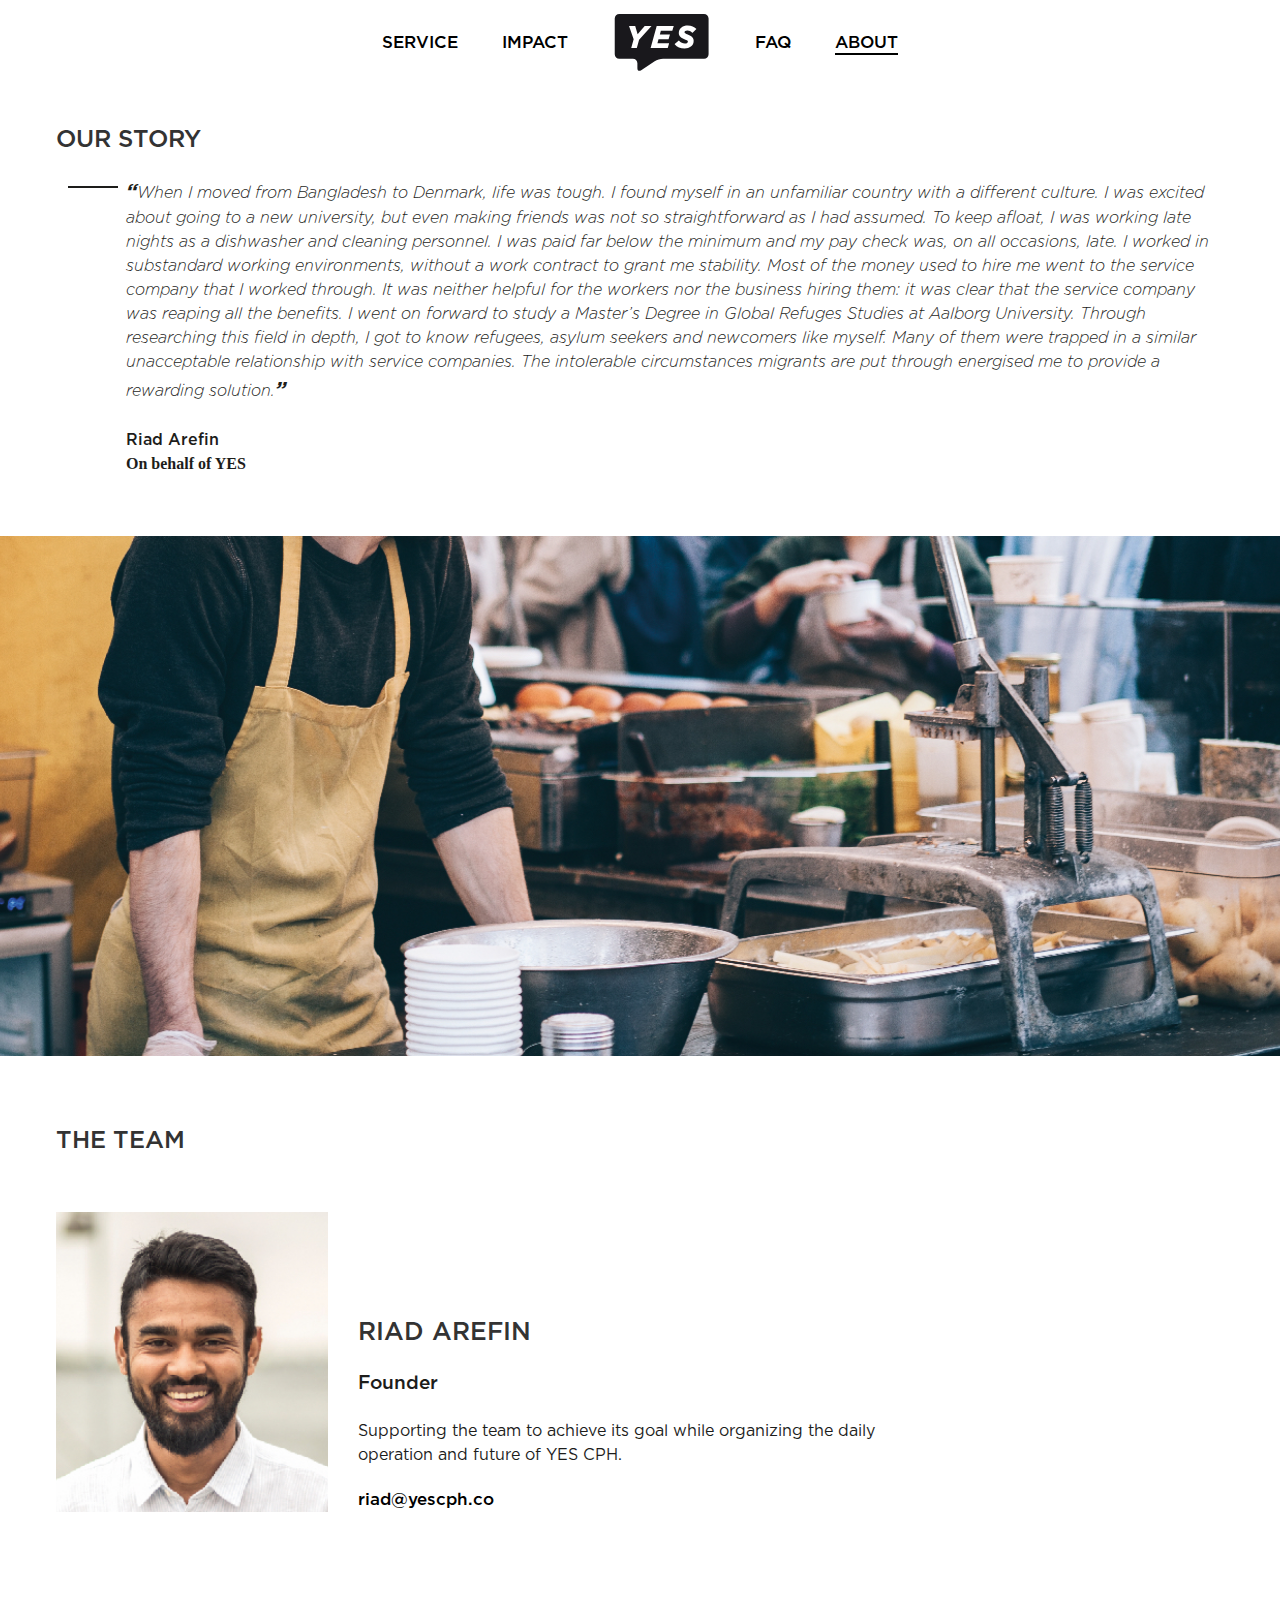
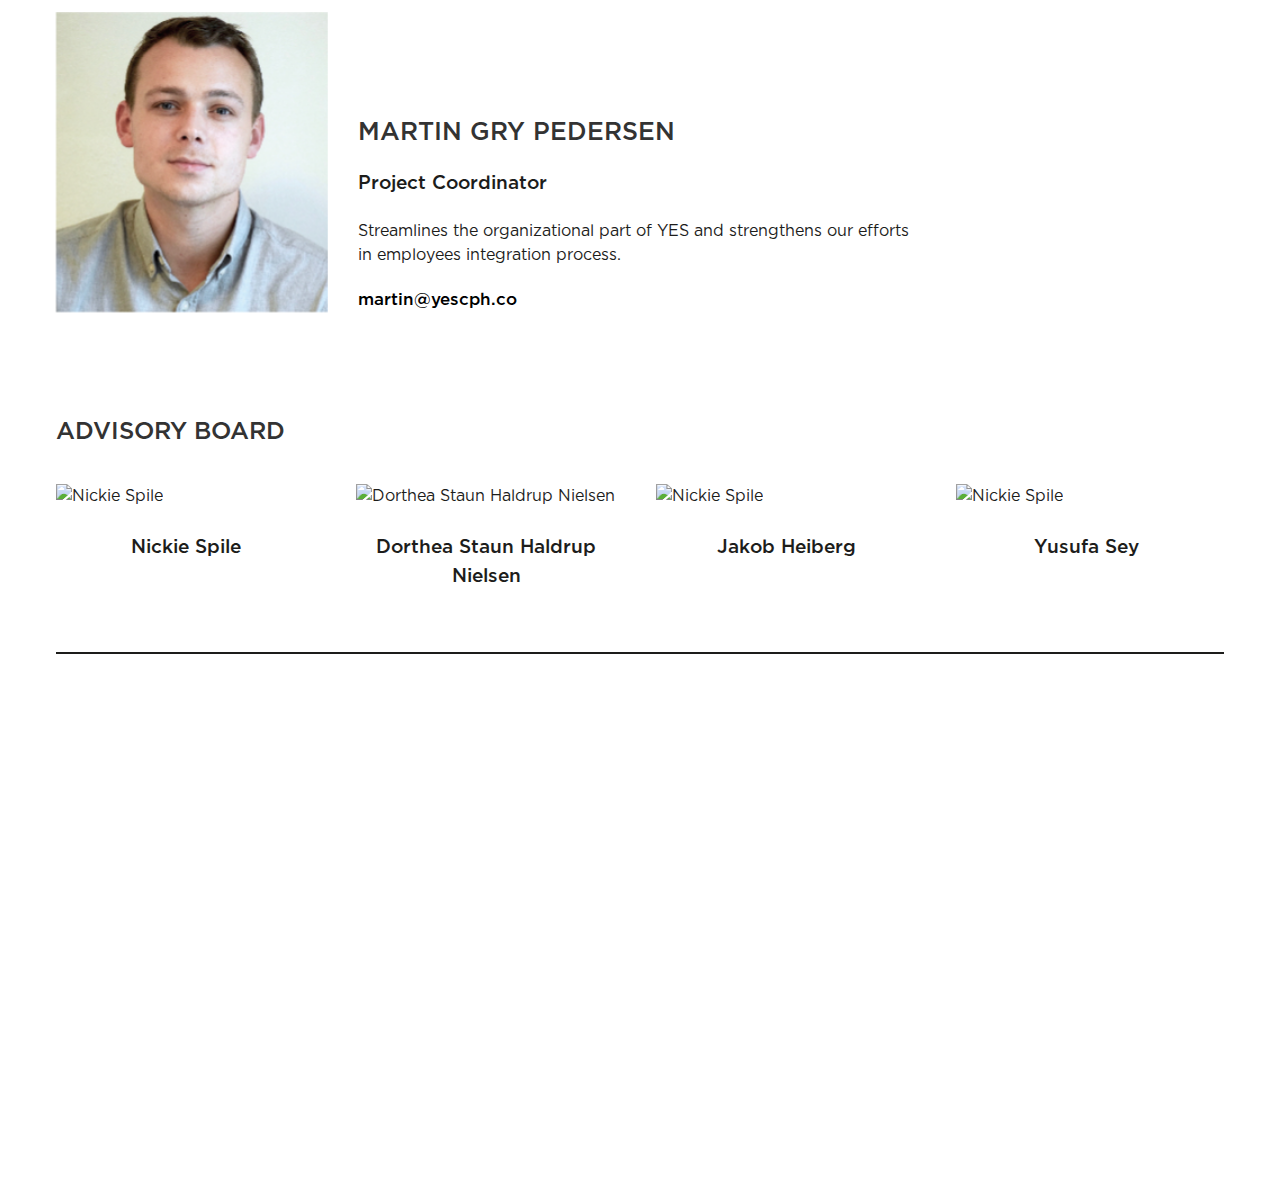
==== commit dee3eb7a: "update the cost slider layout" ====
--- a/about.html
+++ b/about.html
@@ -88,8 +88,8 @@
         <nav class="overlay-menu">
           <ul>
             <li><a href="service">Service</a></li>
-            <li><a href="*_impact" lang="en" data-lang-token="impact_nav">Impact</a></li>
-            <li><a href="*_faq">FAQ</a></li>
+            
+             
             <li class="active"><a href="about" lang="en" data-lang-token="about_nav">About</a></li>
             <li><a href="contact">Contact</a></li>
             <ul class="language">
